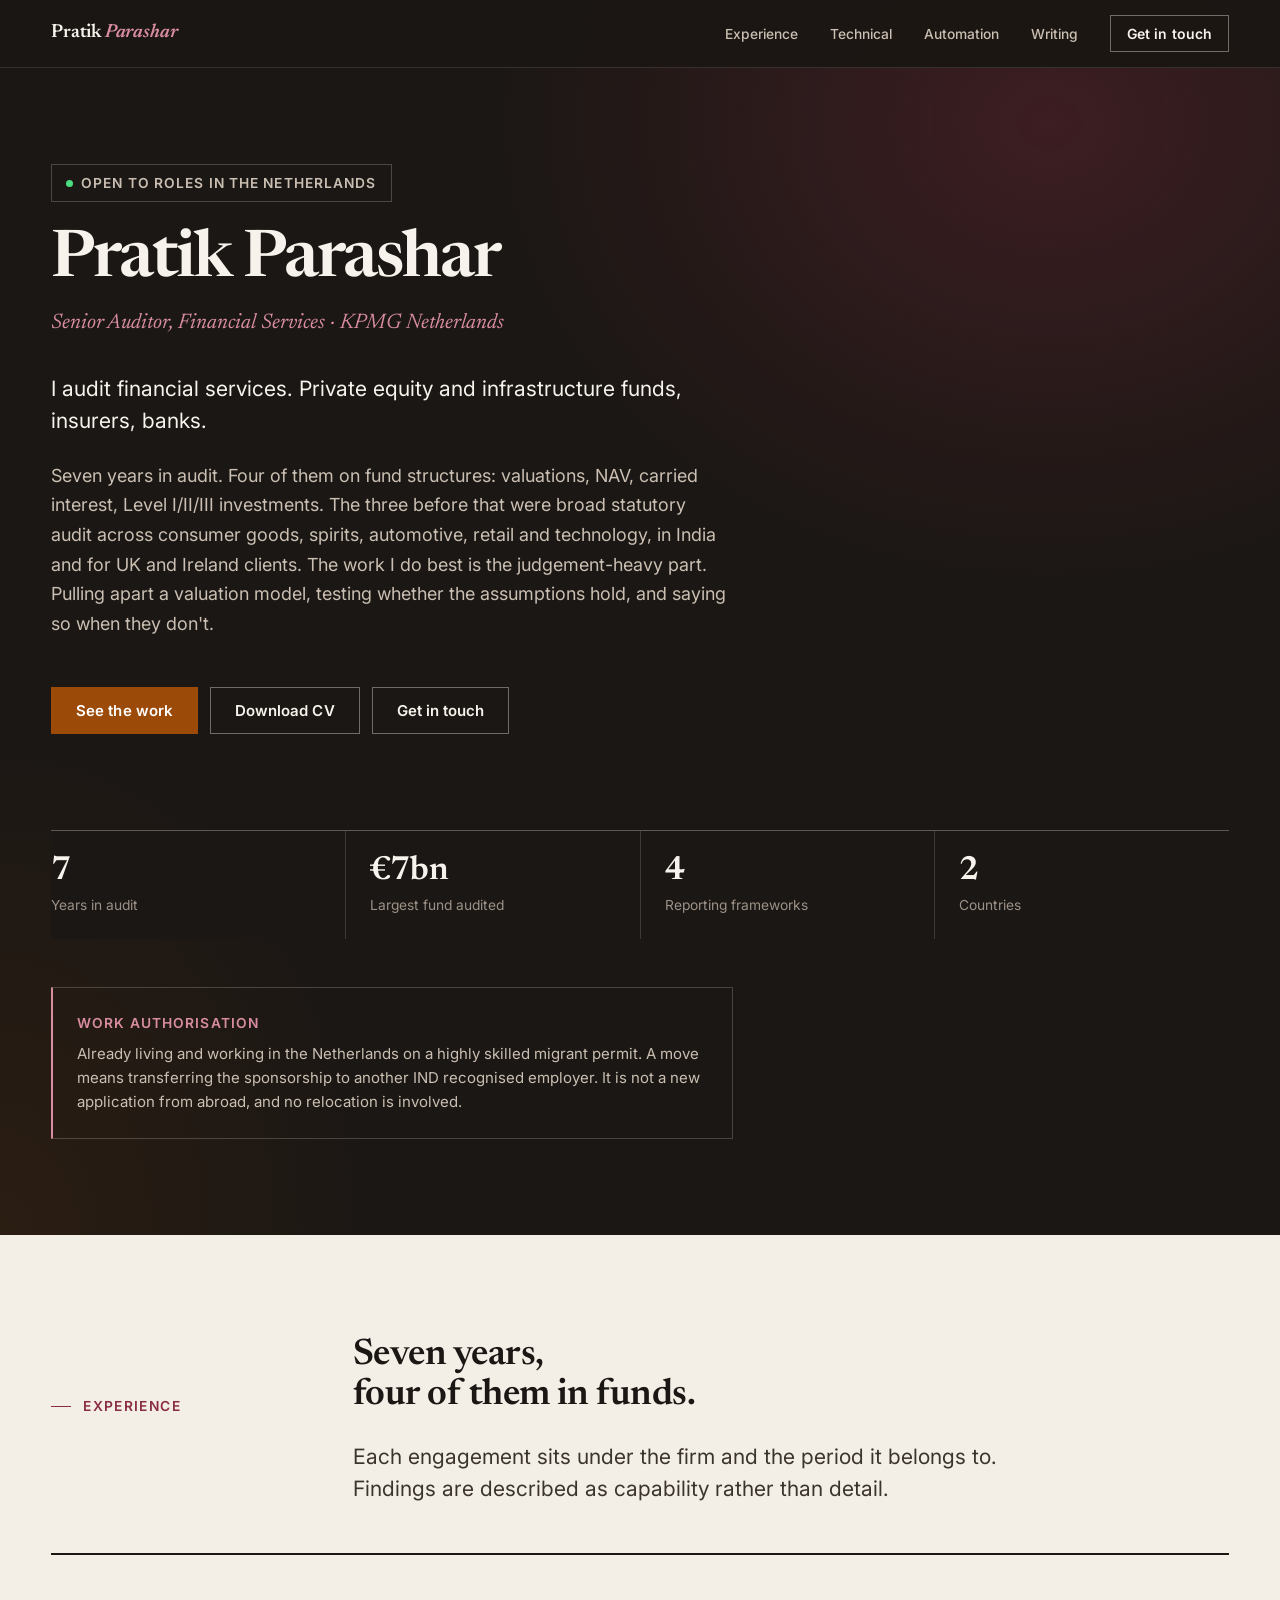
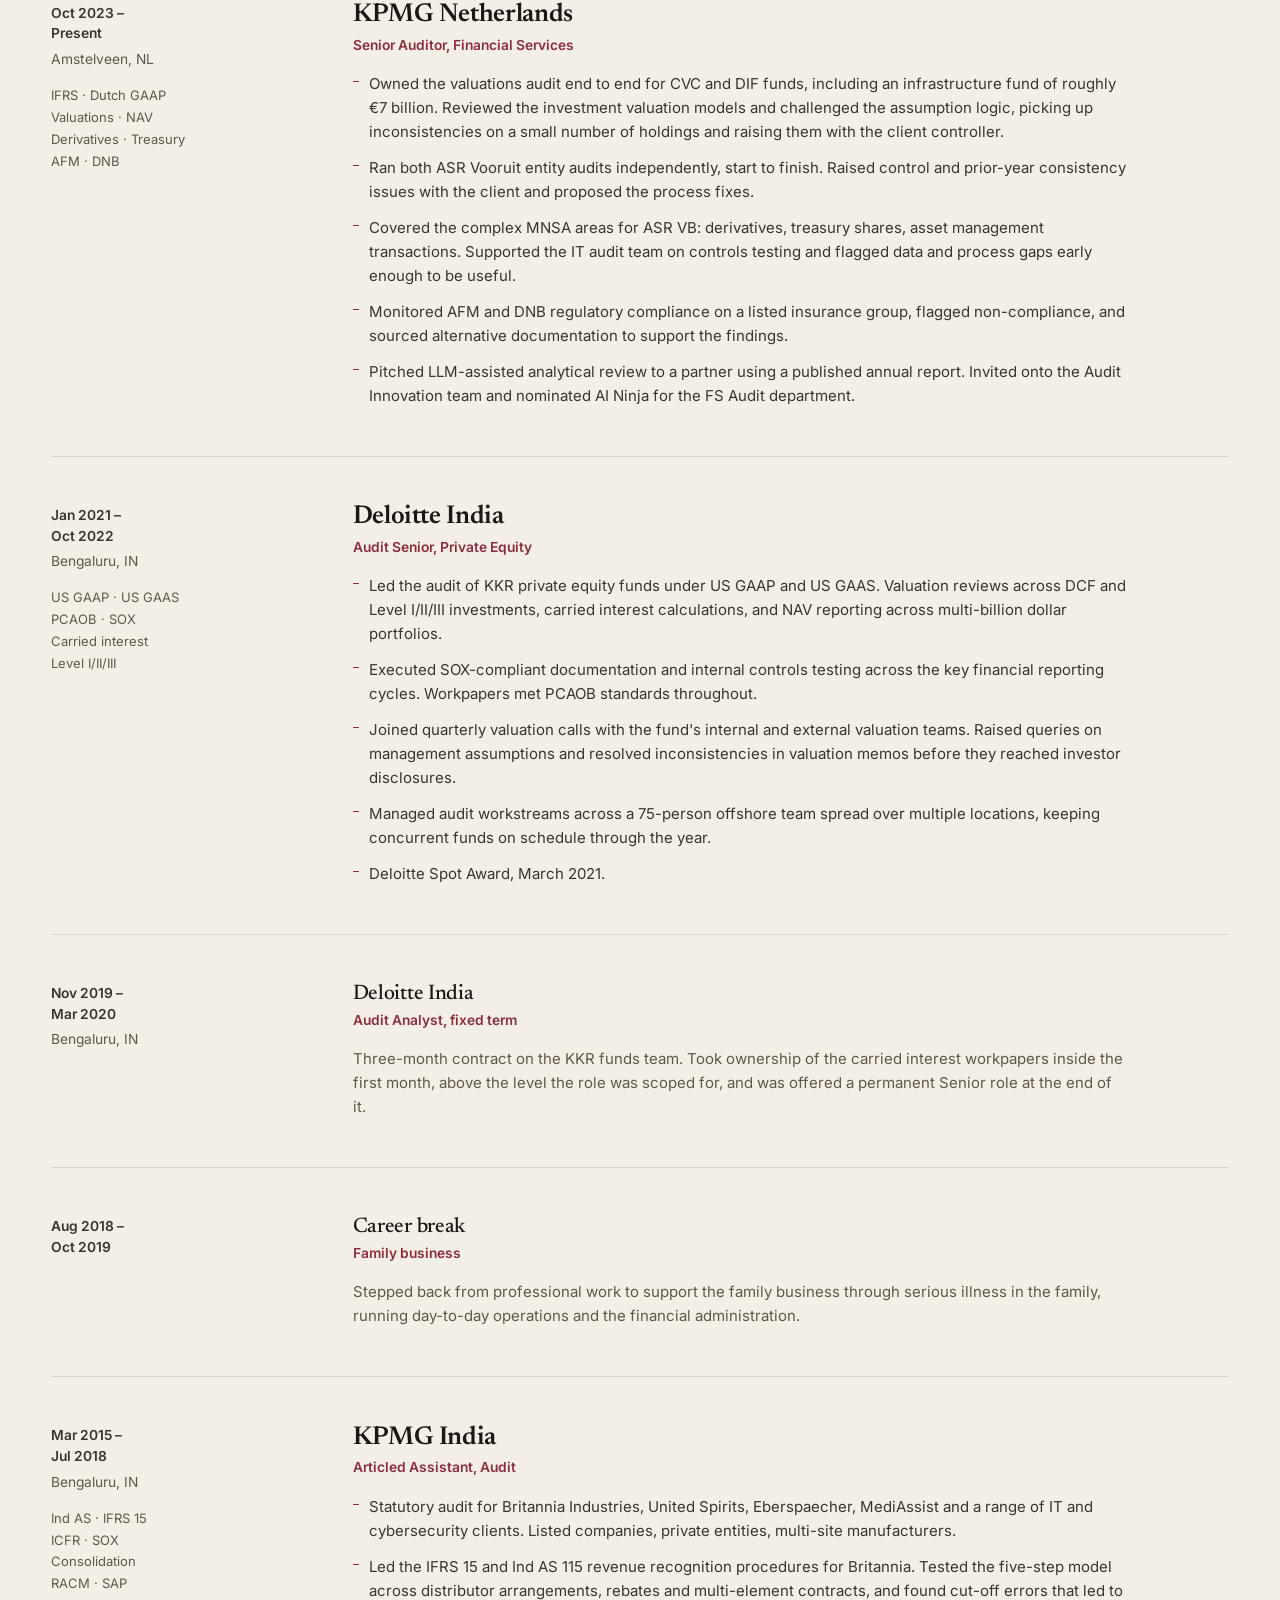
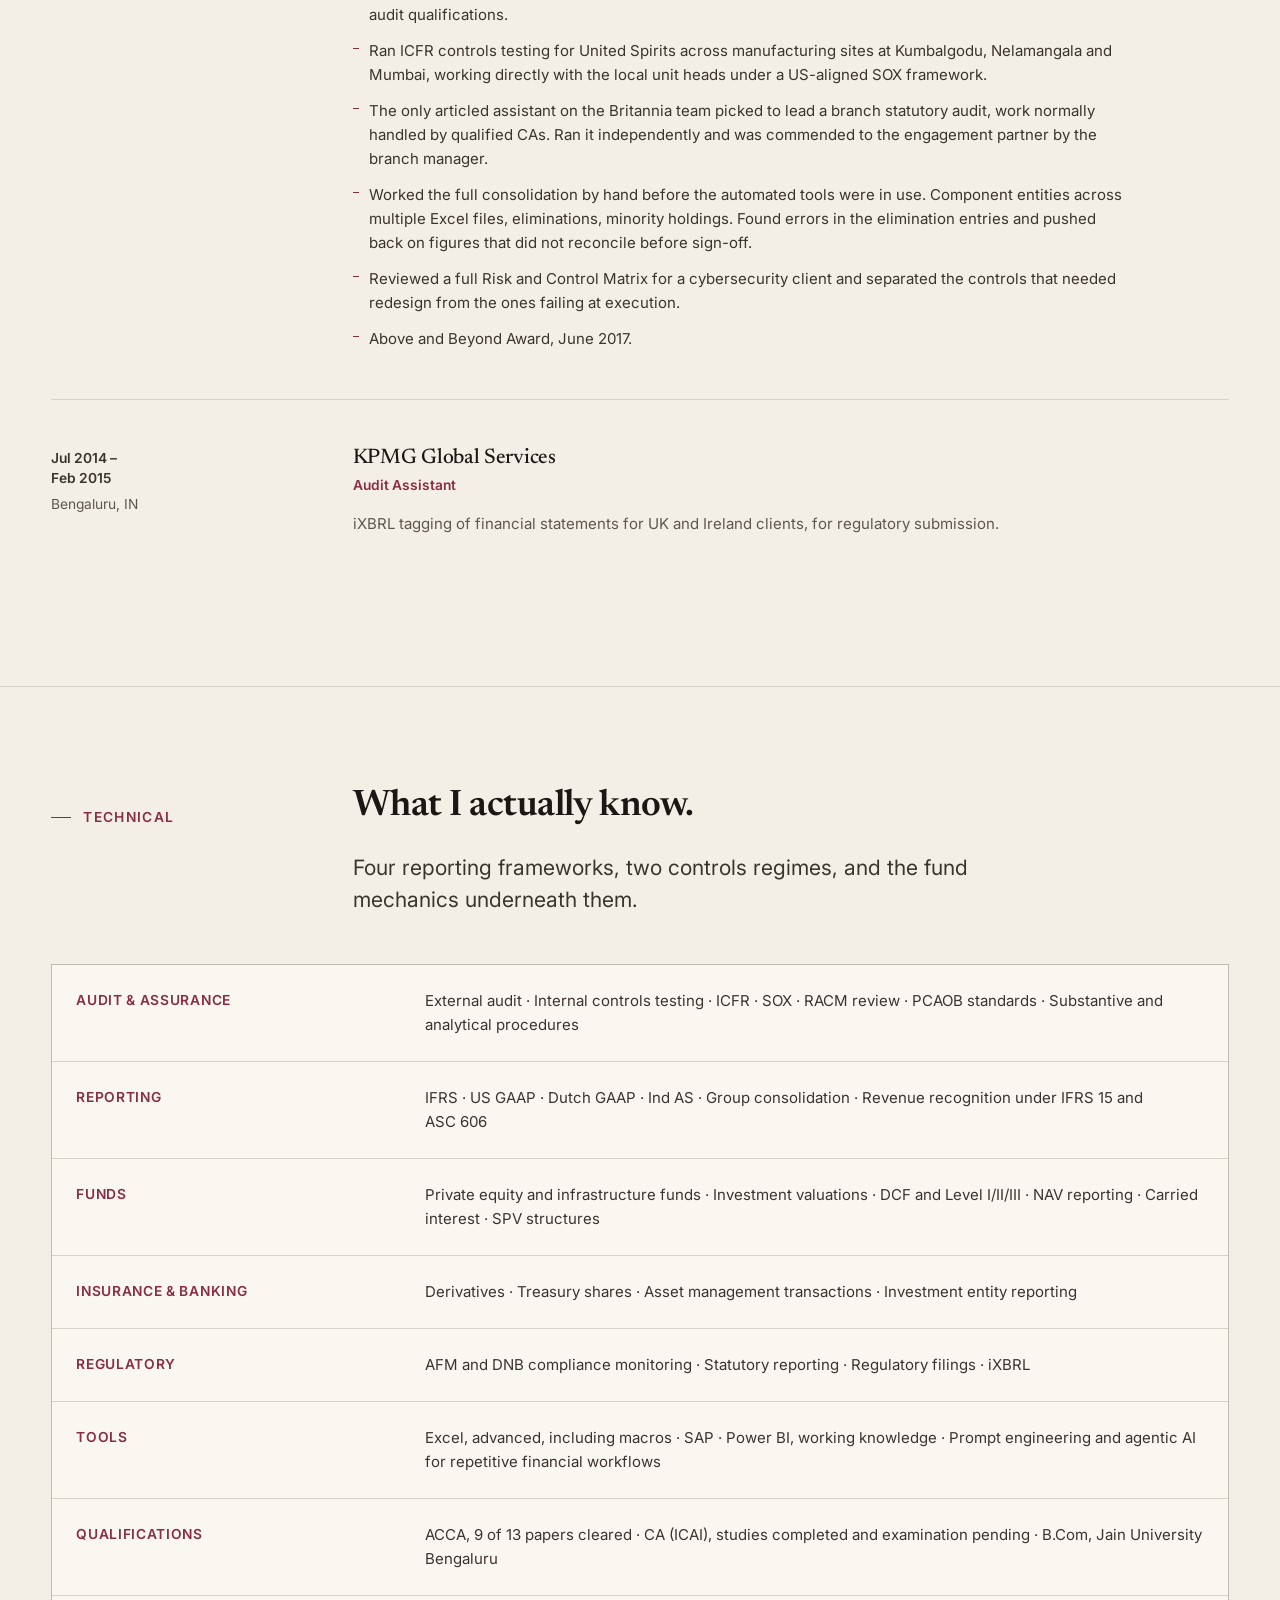
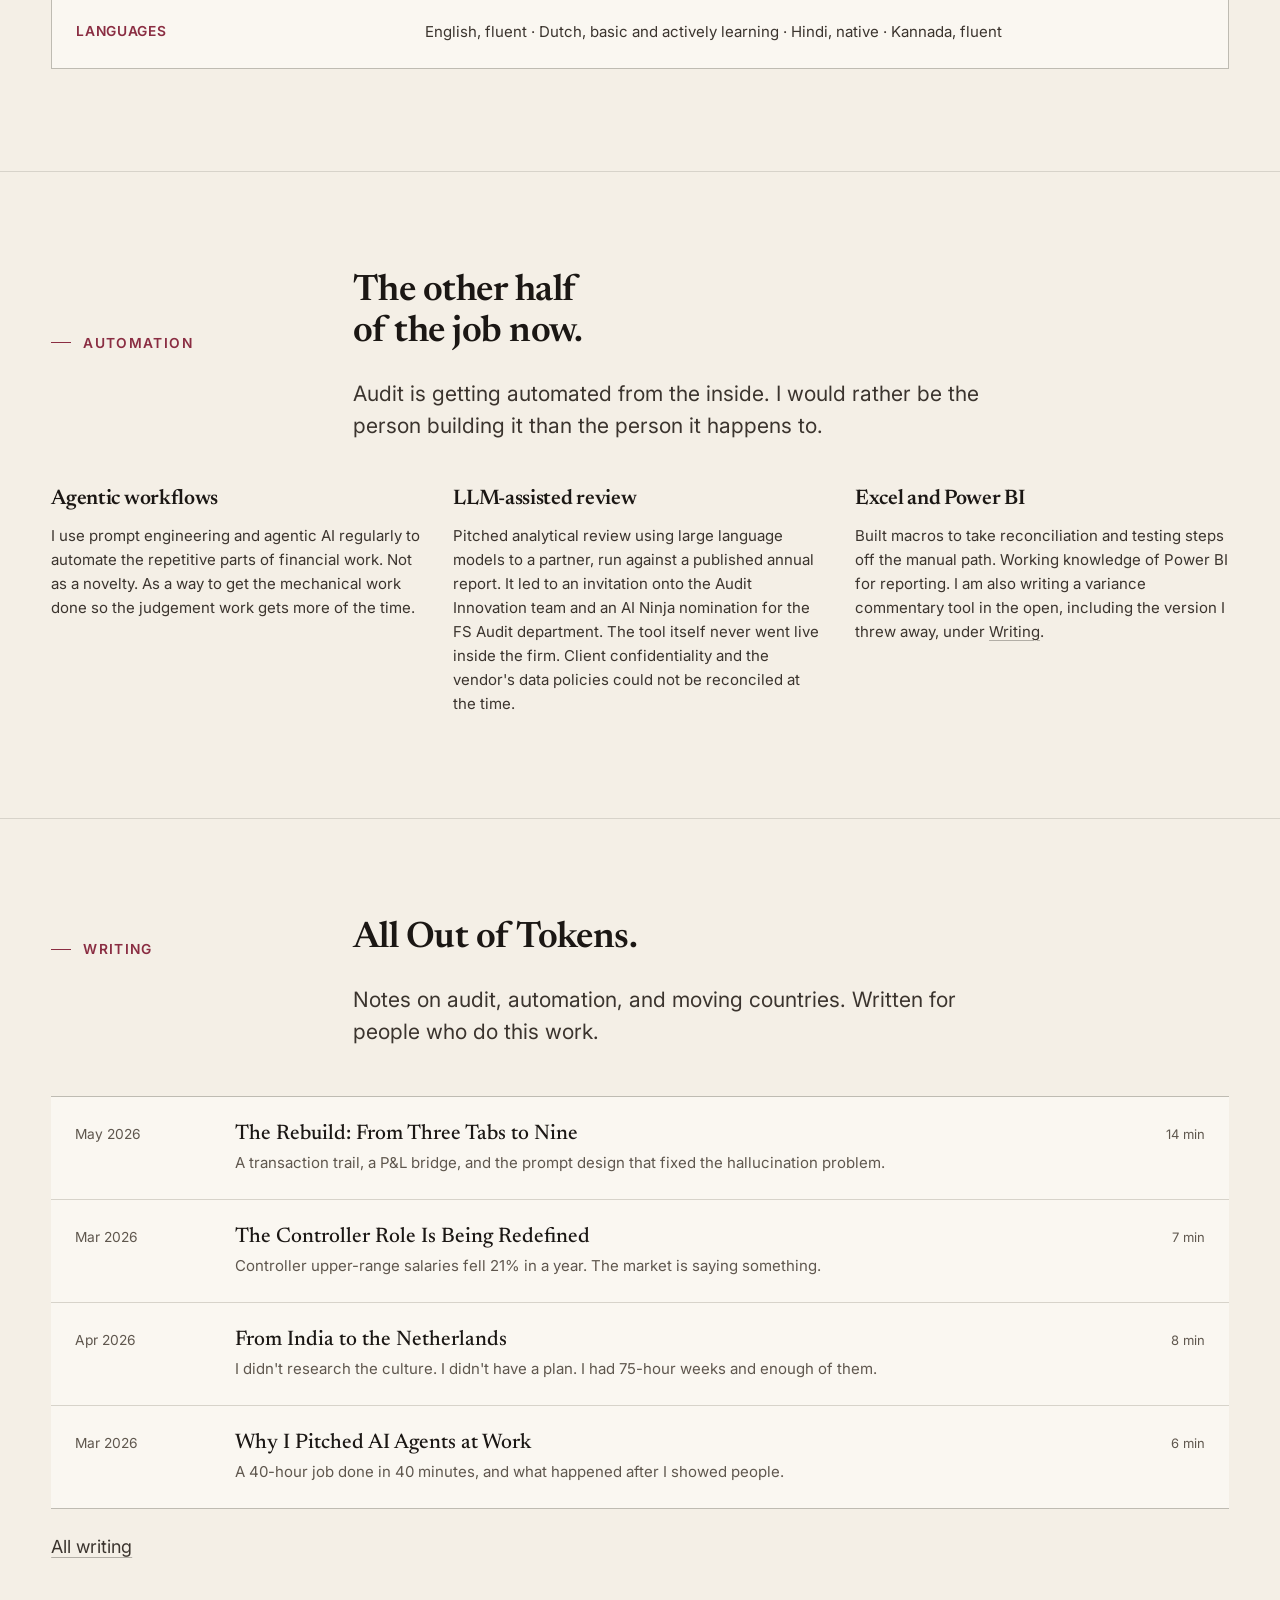
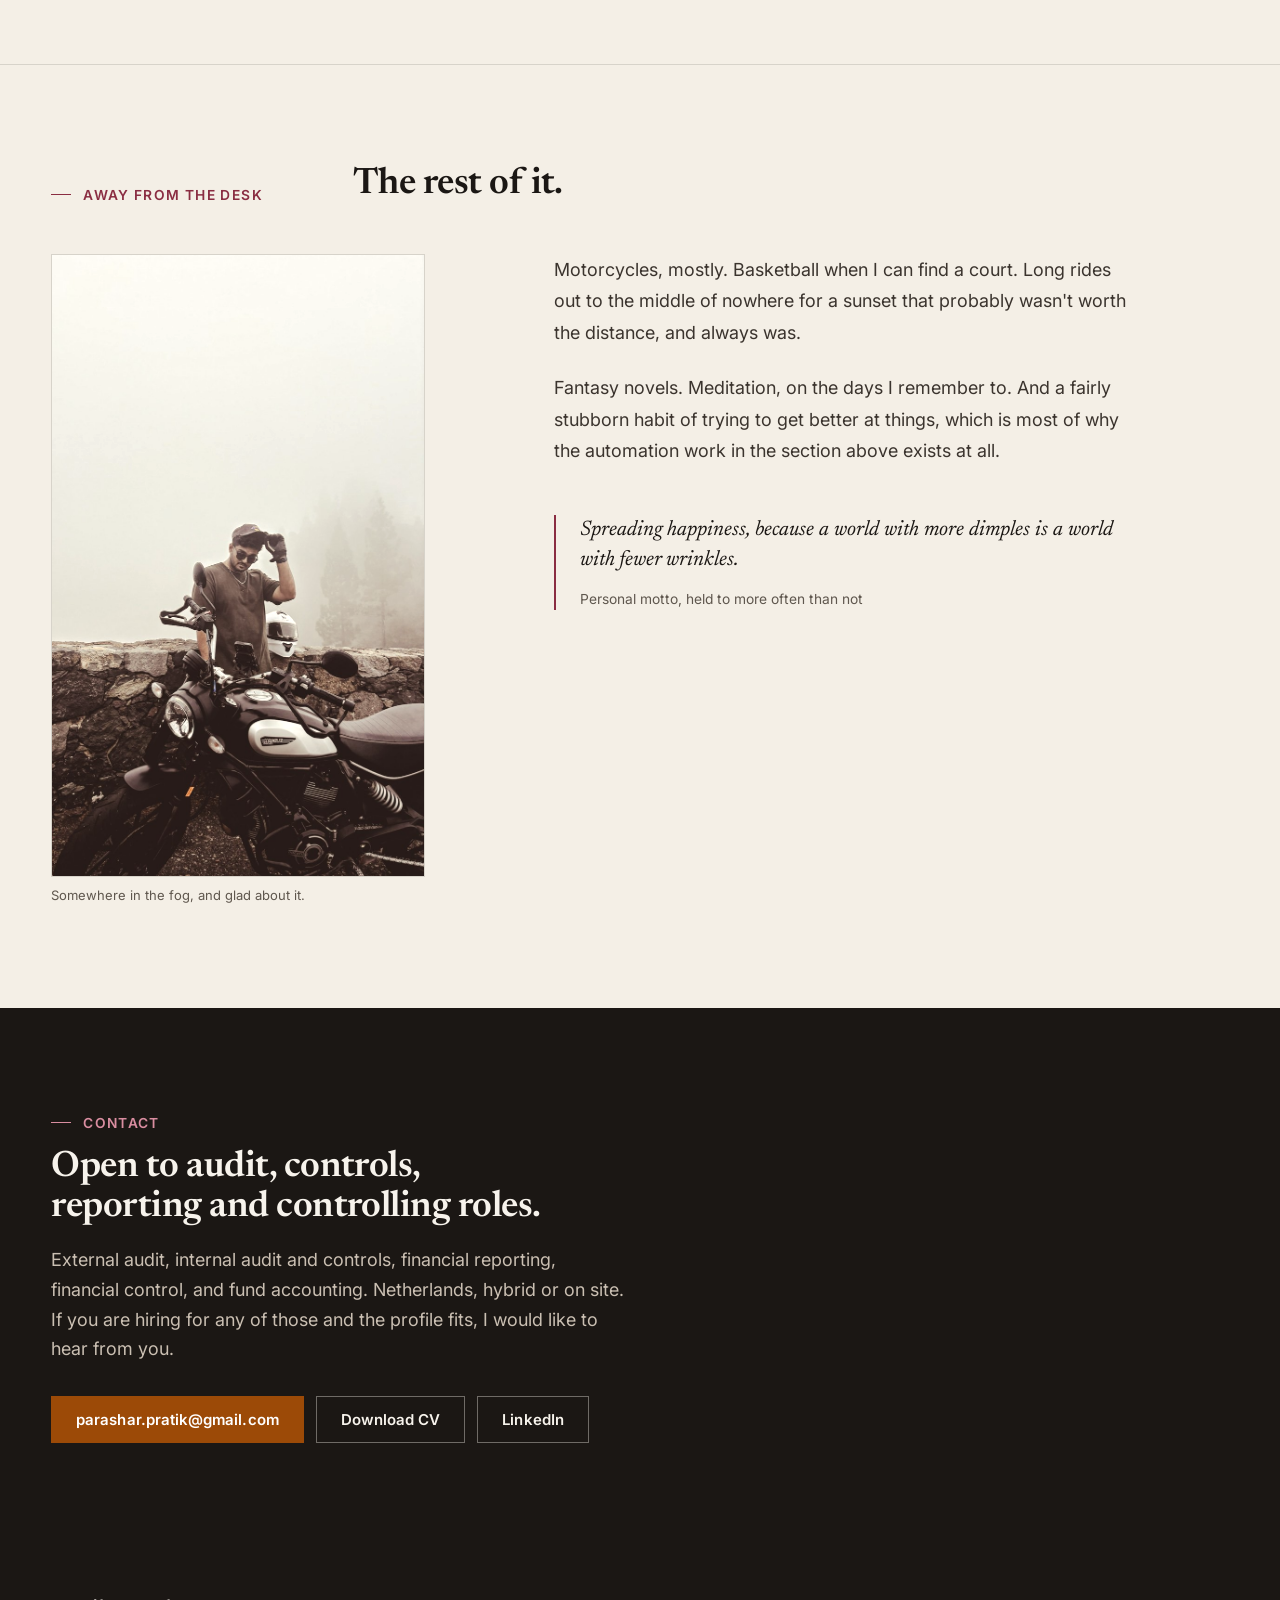
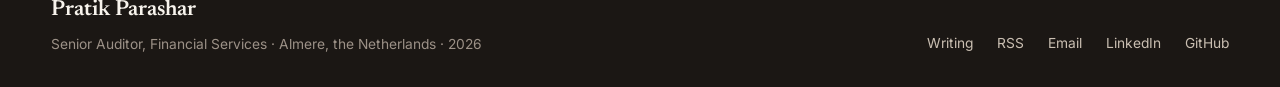
==== index.html @ 89adaf49 "Optimise images: 47.5 MB to 3.1 MB The social cards were the urgent part. Every variance OG image wa" ====
<!DOCTYPE html>
<html lang="en">
<head>
  <meta charset="UTF-8" />
  <meta name="viewport" content="width=device-width, initial-scale=1.0" />
  <title>Pratik Parashar — Senior Auditor, Financial Services</title>
  <meta name="description" content="Senior Auditor in KPMG Netherlands' Financial Services practice. Private equity and infrastructure funds, insurers and banks. IFRS, US GAAP, Dutch GAAP. Open to audit, controls, reporting and controlling roles in the Netherlands." />
  <link rel="canonical" href="https://alloutoftokens.com/" />
  <meta name="theme-color" content="#1b1714" />

  <meta property="og:site_name" content="Pratik Parashar" />
  <meta property="og:title" content="Pratik Parashar — Senior Auditor, Financial Services" />
  <meta property="og:description" content="Seven years in audit, four of them in funds and financial services. Private equity and infrastructure funds, insurers and banks. IFRS, US GAAP, Dutch GAAP. Based in the Netherlands." />
  <meta property="og:type" content="profile" />
  <meta property="og:url" content="https://alloutoftokens.com/" />
  <meta property="og:image" content="https://alloutoftokens.com/og-robot.jpg" />
  <meta property="og:image:width" content="1200" />
  <meta property="og:image:height" content="630" />
  <meta name="twitter:card" content="summary_large_image" />
  <meta name="twitter:title" content="Pratik Parashar — Senior Auditor, Financial Services" />
  <meta name="twitter:description" content="Seven years in audit, four of them in funds and financial services. Private equity and infrastructure funds, insurers and banks." />
  <meta name="twitter:image" content="https://alloutoftokens.com/og-robot.jpg" />

  <link rel="icon" href="favicon.svg" type="image/svg+xml" />
  <link rel="alternate" type="application/rss+xml" title="All Out of Tokens" href="feed.xml" />

  <link rel="preconnect" href="https://fonts.googleapis.com" />
  <link rel="preconnect" href="https://fonts.gstatic.com" crossorigin />
  <link href="https://fonts.googleapis.com/css2?family=Newsreader:ital,opsz,wght@0,6..72,400;0,6..72,500;0,6..72,600;1,6..72,400&family=Inter:wght@400;500;600&display=swap" rel="stylesheet" />
  <link rel="stylesheet" href="styles.css" />

  <style>
    /* ---------- Homepage-only composition. Everything else is styles.css ---------- */

    /* HERO — the one dark block that opens the page */
    .hero { background: var(--ink); color: var(--on-dark-1); padding-top: calc(var(--nav-h) + var(--s-9)); padding-bottom: var(--s-9); position: relative; overflow: hidden; }
    .hero::before {
      content: ''; position: absolute; inset: 0; pointer-events: none;
      background: radial-gradient(ellipse 70% 60% at 82% 10%, rgba(138,45,66,0.30) 0%, transparent 62%),
                  radial-gradient(ellipse 50% 70% at 0% 100%, rgba(156,74,7,0.12) 0%, transparent 58%);
    }
    .hero > * { position: relative; z-index: 1; }

    .hero-badge { grid-column: 1 / -1; display: inline-flex; align-items: center; gap: var(--s-2); width: fit-content; border: 1px solid rgba(247,243,236,0.22); padding: 7px 14px; margin-bottom: var(--s-6); }
    .hero-badge span:last-child { font-size: var(--t--1); font-weight: 600; letter-spacing: 0.08em; text-transform: uppercase; color: var(--on-dark-2); }
    .hero-dot { width: 7px; height: 7px; border-radius: 50%; background: #4ade80; }

    .hero-name { grid-column: 1 / 10; font-size: var(--t-4); line-height: 0.94; letter-spacing: -0.03em; color: var(--on-dark-1); margin-bottom: var(--s-4); }
    .hero-role { grid-column: 1 / 10; font-family: var(--ff-display); font-size: var(--t-1); font-style: italic; color: var(--accent-lift); margin-bottom: var(--s-6); }
    /* Both paragraphs share one span so they wrap to the same right edge.
       Three different measures was what read as "not aligned". */
    .hero-lede { grid-column: 1 / 8; font-size: var(--t-1); line-height: 1.5; color: var(--on-dark-1); margin-bottom: var(--s-5); }
    .hero-sub  { grid-column: 1 / 8; font-size: var(--t-0); line-height: 1.65; color: var(--on-dark-2); margin-bottom: var(--s-7); }
    .hero-actions { grid-column: 1 / -1; display: flex; gap: var(--s-3); flex-wrap: wrap; margin-bottom: var(--s-9); }

    /* Facts, not vibes. Every tile is an actual number. */
    .facts { grid-column: 1 / -1; display: grid; grid-template-columns: repeat(4, 1fr); gap: 1px; background: rgba(247,243,236,0.16); border-top: 1px solid rgba(247,243,236,0.16); }
    /* Left padding so figures breathe off the divider; first cell stays flush
       to the shell rail so the row still starts on the page's left edge. */
    .fact { background: var(--ink); padding: var(--s-5) var(--s-5) var(--s-5) var(--s-5); }
    .fact:first-child { padding-left: 0; }
    .fact-num { font-family: var(--ff-display); font-size: clamp(1.75rem, 2.6vw, 2.375rem); font-weight: 600; color: var(--on-dark-1); line-height: 1; margin-bottom: var(--s-2); }
    .fact-label { font-size: var(--t--1); color: var(--on-dark-3); line-height: 1.4; }

    /* Work authorisation — the single biggest de-risker for a Dutch employer */
    .authz { grid-column: 1 / -1; margin-top: var(--s-7); padding: var(--s-5); border: 1px solid rgba(247,243,236,0.20); border-left: 2px solid var(--accent-lift); max-width: 62ch; }
    .authz-label { font-size: var(--t--1); font-weight: 600; letter-spacing: 0.08em; text-transform: uppercase; color: var(--accent-lift); margin-bottom: var(--s-2); }
    .authz p { font-size: 0.9375rem; line-height: 1.6; color: var(--on-dark-2); }

    /* EXPERIENCE — meta rail carries dates and the standards sidenote */
    .role { padding-block: var(--s-7); border-top: 1px solid var(--rule-soft); row-gap: var(--s-4); }
    .role:first-of-type { border-top: 2px solid var(--ink-1); }
    .role-meta { grid-column: 1 / 4; }
    .role-body { grid-column: 4 / 12; }
    .role-date { font-size: var(--t--1); font-weight: 600; color: var(--ink-2); line-height: 1.5; }
    .role-place { font-size: var(--t--1); color: var(--ink-3); margin-top: var(--s-1); }
    .role-tags { margin-top: var(--s-4); display: flex; flex-direction: column; gap: 3px; }
    .role-tags span { font-size: 0.8125rem; color: var(--ink-3); line-height: 1.45; }
    .role-org { font-family: var(--ff-display); font-size: var(--t-2); font-weight: 600; line-height: 1.15; }
    .role-title { font-size: var(--t--1); font-weight: 600; color: var(--accent); margin-top: 3px; margin-bottom: var(--s-4); }
    .role-body ul { list-style: none; display: flex; flex-direction: column; gap: var(--s-3); }
    .role-body li { font-size: 0.9375rem; line-height: 1.6; color: var(--ink-2); padding-left: var(--s-4); position: relative; }
    .role-body li::before { content: ''; position: absolute; left: 0; top: 0.62em; width: 6px; height: 1px; background: var(--accent); }
    .role--quiet .role-org { font-size: var(--t-1); font-weight: 500; }
    .role--quiet .role-body p { font-size: 0.9375rem; color: var(--ink-3); line-height: 1.6; }
    @media (max-width: 900px) {
      .role-meta, .role-body { grid-column: 1 / -1; }
      .role-tags { flex-direction: row; flex-wrap: wrap; gap: var(--s-2); }
    }

    /* TECHNICAL — the depth he wants foregrounded */
    .tech { row-gap: 1px; background: var(--rule-soft); border: 1px solid var(--rule-soft); }
    .tech-row { grid-column: 1 / -1; display: grid; grid-template-columns: 1fr 2.4fr; gap: var(--s-5); background: var(--surface-2); padding: var(--s-5); }
    .tech-key { font-size: var(--t--1); font-weight: 600; letter-spacing: 0.05em; text-transform: uppercase; color: var(--accent); }
    .tech-val { font-size: 0.9375rem; line-height: 1.6; color: var(--ink-2); }
    @media (max-width: 700px) { .tech-row { grid-template-columns: 1fr; gap: var(--s-2); } }

    /* AUTOMATION — deliberately the smallest section on the page */
    .auto-grid { row-gap: var(--s-6); }
    .auto-item { grid-column: span 4; }
    .auto-item h3 { font-size: var(--t-1); margin-bottom: var(--s-3); }
    .auto-item p { font-size: 0.9375rem; line-height: 1.6; color: var(--ink-2); }
    @media (max-width: 900px) { .auto-item { grid-column: 1 / -1; } }

    /* WRITING — .posts / .post-row now live in styles.css (shared with writing.html) */
    .posts .post-row { grid-column: 1 / -1; }

    /* PERSONAL — placed late, after the technical proof has landed */
    .personal-photo { grid-column: 1 / 5; }
    .personal-photo img {
      width: 100%; border: 1px solid var(--rule-soft);
      /* nudged warm so the cool fog sits inside the cream palette */
      filter: sepia(0.16) saturate(0.94) contrast(1.03);
      transition: filter 0.4s ease;
    }
    .personal-photo img:hover { filter: none; }
    .personal-cap { font-size: 0.8125rem; color: var(--ink-3); margin-top: var(--s-2); }
    .personal-body { grid-column: 6 / 12; }
    .personal-body p { font-size: var(--t-0); line-height: 1.75; color: var(--ink-2); max-width: var(--measure); }
    .personal-body p + p { margin-top: var(--s-5); }
    .motto {
      margin-top: var(--s-7); padding-left: var(--s-5);
      border-left: 2px solid var(--accent);
    }
    .motto blockquote {
      font-family: var(--ff-display); font-size: var(--t-1);
      font-style: italic; line-height: 1.45; color: var(--ink-1);
    }
    .motto cite { display: block; margin-top: var(--s-3); font-family: var(--ff-sans); font-size: var(--t--1); font-style: normal; color: var(--ink-3); }
    @media (max-width: 900px) {
      .personal-photo { grid-column: 1 / -1; max-width: 360px; }
      .personal-body { grid-column: 1 / -1; margin-top: var(--s-6); }
    }

    /* CONTACT */
    .contact-h { grid-column: 1 / 9; font-size: var(--t-3); color: var(--on-dark-1); margin-bottom: var(--s-4); }
    .contact-p { grid-column: 1 / 7; font-size: var(--t-0); line-height: 1.65; color: var(--on-dark-2); margin-bottom: var(--s-6); }
    .contact-actions { grid-column: 1 / -1; display: flex; gap: var(--s-3); flex-wrap: wrap; }
    @media (max-width: 900px) { .contact-h, .contact-p { grid-column: 1 / -1; } }
  </style>

  <script type="application/ld+json">
  {
    "@context": "https://schema.org",
    "@type": "Person",
    "name": "Pratik Parashar",
    "url": "https://alloutoftokens.com/",
    "jobTitle": "Senior Auditor, Financial Services",
    "worksFor": { "@type": "Organization", "name": "KPMG Netherlands" },
    "address": { "@type": "PostalAddress", "addressLocality": "Almere", "addressCountry": "NL" },
    "email": "mailto:parashar.pratik@gmail.com",
    "sameAs": ["https://linkedin.com/in/pratikparashar93", "https://github.com/alloutofxps"],
    "knowsAbout": ["External Audit","Internal Controls","ICFR","SOX","IFRS","US GAAP","Dutch GAAP","Ind AS","Private Equity Fund Audit","NAV Reporting","Valuations","Financial Reporting"],
    "knowsLanguage": ["English","Dutch","Hindi","Kannada"]
  }
  </script>
</head>
<body>

  <a href="#main" class="skip-link">Skip to content</a>

  <nav class="site-nav on-ink" id="mainNav" aria-label="Primary">
    <div class="site-nav__inner">
      <a href="/" class="nav-logo">Pratik <em>Parashar</em></a>
      <ul class="nav-links">
        <li><a href="#experience">Experience</a></li>
        <li><a href="#technical">Technical</a></li>
        <li><a href="#automation">Automation</a></li>
        <li><a href="writing.html">Writing</a></li>
        <li><a href="#contact" class="btn btn--secondary btn--sm">Get in touch</a></li>
      </ul>
      <button class="nav-toggle" id="navToggle" aria-label="Open menu" aria-expanded="false" aria-controls="mobileMenu">
        <span></span><span></span><span></span>
      </button>
    </div>
  </nav>

  <div class="mobile-menu" id="mobileMenu" hidden>
    <button class="mobile-menu-close" id="menuClose" aria-label="Close menu">Close</button>
    <a href="#experience">Experience</a>
    <a href="#technical">Technical</a>
    <a href="#automation">Automation</a>
    <a href="writing.html">Writing</a>
    <a href="#contact">Get in touch</a>
  </div>

  <main id="main">

    <!-- HERO -->
    <header class="hero on-ink" id="hero">
      <div class="shell grid">
        <div class="hero-badge">
          <span class="hero-dot" aria-hidden="true"></span>
          <span>Open to roles in the Netherlands</span>
        </div>

        <h1 class="hero-name">Pratik Parashar</h1>
        <p class="hero-role">Senior Auditor, Financial Services &middot; KPMG Netherlands</p>

        <p class="hero-lede">I audit financial services. Private equity and infrastructure funds, insurers, banks.</p>
        <p class="hero-sub">Seven years in audit. Four of them on fund structures: valuations, NAV, carried interest, Level&nbsp;I/II/III investments. The three before that were broad statutory audit across consumer goods, spirits, automotive, retail and technology, in India and for UK and Ireland clients. The work I do best is the judgement-heavy part. Pulling apart a valuation model, testing whether the assumptions hold, and saying so when they don't.</p>

        <div class="hero-actions">
          <a href="#experience" class="btn btn--primary">See the work</a>
          <a href="Pratik_Parashar_CV.pdf" class="btn btn--on-ink" download>Download CV</a>
          <a href="#contact" class="btn btn--on-ink">Get in touch</a>
        </div>

        <div class="facts">
          <div class="fact"><div class="fact-num">7</div><div class="fact-label">Years in audit</div></div>
          <div class="fact"><div class="fact-num">&euro;7bn</div><div class="fact-label">Largest fund audited</div></div>
          <div class="fact"><div class="fact-num">4</div><div class="fact-label">Reporting frameworks</div></div>
          <div class="fact"><div class="fact-num">2</div><div class="fact-label">Countries</div></div>
        </div>

        <div class="authz">
          <div class="authz-label">Work authorisation</div>
          <p>Already living and working in the Netherlands on a highly skilled migrant permit. A move means transferring the sponsorship to another IND recognised employer. It is not a new application from abroad, and no relocation is involved.</p>
        </div>
      </div>
    </header>

    <!-- EXPERIENCE -->
    <section class="section" id="experience">
      <div class="shell">
        <div class="grid section-head">
          <p class="eyebrow">Experience</p>
          <h2 class="section-title">Seven years,<br>four of them in funds.</h2>
          <p class="lede reveal">Each engagement sits under the firm and the period it belongs to. Findings are described as capability rather than detail.</p>
        </div>

        <article class="grid role reveal">
          <div class="role-meta">
            <div class="role-date">Oct 2023 &ndash;<br>Present</div>
            <div class="role-place">Amstelveen, NL</div>
            <div class="role-tags">
              <span>IFRS &middot; Dutch GAAP</span>
              <span>Valuations &middot; NAV</span>
              <span>Derivatives &middot; Treasury</span>
              <span>AFM &middot; DNB</span>
            </div>
          </div>
          <div class="role-body">
            <h3 class="role-org">KPMG Netherlands</h3>
            <div class="role-title">Senior Auditor, Financial Services</div>
            <ul>
              <li>Owned the valuations audit end to end for CVC and DIF funds, including an infrastructure fund of roughly &euro;7&nbsp;billion. Reviewed the investment valuation models and challenged the assumption logic, picking up inconsistencies on a small number of holdings and raising them with the client controller.</li>
              <li>Ran both ASR Vooruit entity audits independently, start to finish. Raised control and prior-year consistency issues with the client and proposed the process fixes.</li>
              <li>Covered the complex MNSA areas for ASR VB: derivatives, treasury shares, asset management transactions. Supported the IT audit team on controls testing and flagged data and process gaps early enough to be useful.</li>
              <li>Monitored AFM and DNB regulatory compliance on a listed insurance group, flagged non-compliance, and sourced alternative documentation to support the findings.</li>
              <li>Pitched LLM-assisted analytical review to a partner using a published annual report. Invited onto the Audit Innovation team and nominated AI&nbsp;Ninja for the FS Audit department.</li>
            </ul>
          </div>
        </article>

        <article class="grid role reveal">
          <div class="role-meta">
            <div class="role-date">Jan 2021 &ndash;<br>Oct 2022</div>
            <div class="role-place">Bengaluru, IN</div>
            <div class="role-tags">
              <span>US GAAP &middot; US GAAS</span>
              <span>PCAOB &middot; SOX</span>
              <span>Carried interest</span>
              <span>Level I/II/III</span>
            </div>
          </div>
          <div class="role-body">
            <h3 class="role-org">Deloitte India</h3>
            <div class="role-title">Audit Senior, Private Equity</div>
            <ul>
              <li>Led the audit of KKR private equity funds under US GAAP and US GAAS. Valuation reviews across DCF and Level&nbsp;I/II/III investments, carried interest calculations, and NAV reporting across multi-billion dollar portfolios.</li>
              <li>Executed SOX-compliant documentation and internal controls testing across the key financial reporting cycles. Workpapers met PCAOB standards throughout.</li>
              <li>Joined quarterly valuation calls with the fund's internal and external valuation teams. Raised queries on management assumptions and resolved inconsistencies in valuation memos before they reached investor disclosures.</li>
              <li>Managed audit workstreams across a 75-person offshore team spread over multiple locations, keeping concurrent funds on schedule through the year.</li>
              <li>Deloitte Spot Award, March 2021.</li>
            </ul>
          </div>
        </article>

        <article class="grid role role--quiet reveal">
          <div class="role-meta">
            <div class="role-date">Nov 2019 &ndash;<br>Mar 2020</div>
            <div class="role-place">Bengaluru, IN</div>
          </div>
          <div class="role-body">
            <h3 class="role-org">Deloitte India</h3>
            <div class="role-title">Audit Analyst, fixed term</div>
            <p>Three-month contract on the KKR funds team. Took ownership of the carried interest workpapers inside the first month, above the level the role was scoped for, and was offered a permanent Senior role at the end of it.</p>
          </div>
        </article>

        <article class="grid role role--quiet reveal">
          <div class="role-meta">
            <div class="role-date">Aug 2018 &ndash;<br>Oct 2019</div>
          </div>
          <div class="role-body">
            <h3 class="role-org">Career break</h3>
            <div class="role-title">Family business</div>
            <p>Stepped back from professional work to support the family business through serious illness in the family, running day-to-day operations and the financial administration.</p>
          </div>
        </article>

        <article class="grid role reveal">
          <div class="role-meta">
            <div class="role-date">Mar 2015 &ndash;<br>Jul 2018</div>
            <div class="role-place">Bengaluru, IN</div>
            <div class="role-tags">
              <span>Ind AS &middot; IFRS 15</span>
              <span>ICFR &middot; SOX</span>
              <span>Consolidation</span>
              <span>RACM &middot; SAP</span>
            </div>
          </div>
          <div class="role-body">
            <h3 class="role-org">KPMG India</h3>
            <div class="role-title">Articled Assistant, Audit</div>
            <ul>
              <li>Statutory audit for Britannia Industries, United Spirits, Eberspaecher, MediAssist and a range of IT and cybersecurity clients. Listed companies, private entities, multi-site manufacturers.</li>
              <li>Led the IFRS&nbsp;15 and Ind&nbsp;AS&nbsp;115 revenue recognition procedures for Britannia. Tested the five-step model across distributor arrangements, rebates and multi-element contracts, and found cut-off errors that led to audit qualifications.</li>
              <li>Ran ICFR controls testing for United Spirits across manufacturing sites at Kumbalgodu, Nelamangala and Mumbai, working directly with the local unit heads under a US-aligned SOX framework.</li>
              <li>The only articled assistant on the Britannia team picked to lead a branch statutory audit, work normally handled by qualified CAs. Ran it independently and was commended to the engagement partner by the branch manager.</li>
              <li>Worked the full consolidation by hand before the automated tools were in use. Component entities across multiple Excel files, eliminations, minority holdings. Found errors in the elimination entries and pushed back on figures that did not reconcile before sign-off.</li>
              <li>Reviewed a full Risk and Control Matrix for a cybersecurity client and separated the controls that needed redesign from the ones failing at execution.</li>
              <li>Above and Beyond Award, June 2017.</li>
            </ul>
          </div>
        </article>

        <article class="grid role role--quiet reveal">
          <div class="role-meta">
            <div class="role-date">Jul 2014 &ndash;<br>Feb 2015</div>
            <div class="role-place">Bengaluru, IN</div>
          </div>
          <div class="role-body">
            <h3 class="role-org">KPMG Global Services</h3>
            <div class="role-title">Audit Assistant</div>
            <p>iXBRL tagging of financial statements for UK and Ireland clients, for regulatory submission.</p>
          </div>
        </article>
      </div>
    </section>

    <!-- TECHNICAL -->
    <section class="section" id="technical">
      <div class="shell">
        <div class="grid section-head">
          <p class="eyebrow">Technical</p>
          <h2 class="section-title">What I actually know.</h2>
          <p class="lede reveal">Four reporting frameworks, two controls regimes, and the fund mechanics underneath them.</p>
        </div>
        <div class="grid tech reveal">
          <div class="tech-row"><div class="tech-key">Audit &amp; assurance</div><div class="tech-val">External audit &middot; Internal controls testing &middot; ICFR &middot; SOX &middot; RACM review &middot; PCAOB standards &middot; Substantive and analytical procedures</div></div>
          <div class="tech-row"><div class="tech-key">Reporting</div><div class="tech-val">IFRS &middot; US GAAP &middot; Dutch GAAP &middot; Ind AS &middot; Group consolidation &middot; Revenue recognition under IFRS&nbsp;15 and ASC&nbsp;606</div></div>
          <div class="tech-row"><div class="tech-key">Funds</div><div class="tech-val">Private equity and infrastructure funds &middot; Investment valuations &middot; DCF and Level&nbsp;I/II/III &middot; NAV reporting &middot; Carried interest &middot; SPV structures</div></div>
          <div class="tech-row"><div class="tech-key">Insurance &amp; banking</div><div class="tech-val">Derivatives &middot; Treasury shares &middot; Asset management transactions &middot; Investment entity reporting</div></div>
          <div class="tech-row"><div class="tech-key">Regulatory</div><div class="tech-val">AFM and DNB compliance monitoring &middot; Statutory reporting &middot; Regulatory filings &middot; iXBRL</div></div>
          <div class="tech-row"><div class="tech-key">Tools</div><div class="tech-val">Excel, advanced, including macros &middot; SAP &middot; Power BI, working knowledge &middot; Prompt engineering and agentic AI for repetitive financial workflows</div></div>
          <div class="tech-row"><div class="tech-key">Qualifications</div><div class="tech-val">ACCA, 9 of 13 papers cleared &middot; CA (ICAI), studies completed and examination pending &middot; B.Com, Jain University Bengaluru</div></div>
          <div class="tech-row"><div class="tech-key">Languages</div><div class="tech-val">English, fluent &middot; Dutch, basic and actively learning &middot; Hindi, native &middot; Kannada, fluent</div></div>
        </div>
      </div>
    </section>

    <!-- AUTOMATION -->
    <section class="section" id="automation">
      <div class="shell">
        <div class="grid section-head">
          <p class="eyebrow">Automation</p>
          <h2 class="section-title">The other half<br>of the job now.</h2>
          <p class="lede reveal">Audit is getting automated from the inside. I would rather be the person building it than the person it happens to.</p>
        </div>
        <div class="grid auto-grid reveal">
          <div class="auto-item">
            <h3>Agentic workflows</h3>
            <p>I use prompt engineering and agentic AI regularly to automate the repetitive parts of financial work. Not as a novelty. As a way to get the mechanical work done so the judgement work gets more of the time.</p>
          </div>
          <div class="auto-item">
            <h3>LLM-assisted review</h3>
            <p>Pitched analytical review using large language models to a partner, run against a published annual report. It led to an invitation onto the Audit Innovation team and an AI&nbsp;Ninja nomination for the FS Audit department. The tool itself never went live inside the firm. Client confidentiality and the vendor's data policies could not be reconciled at the time.</p>
          </div>
          <div class="auto-item">
            <h3>Excel and Power BI</h3>
            <p>Built macros to take reconciliation and testing steps off the manual path. Working knowledge of Power BI for reporting. I am also writing a variance commentary tool in the open, including the version I threw away, under <a href="writing.html" class="link-quiet">Writing</a>.</p>
          </div>
        </div>
      </div>
    </section>

    <!-- WRITING -->
    <section class="section" id="writing">
      <div class="shell">
        <div class="grid section-head">
          <p class="eyebrow">Writing</p>
          <h2 class="section-title">All Out of Tokens.</h2>
          <p class="lede reveal">Notes on audit, automation, and moving countries. Written for people who do this work.</p>
        </div>
        <div class="grid posts reveal">
          <a class="post-row" href="blog-variance-4.html">
            <span class="post-date">May 2026</span>
            <span><span class="post-title">The Rebuild: From Three Tabs to Nine</span><span class="post-note">A transaction trail, a P&amp;L bridge, and the prompt design that fixed the hallucination problem.</span></span>
            <span class="post-read">14 min</span>
          </a>
          <a class="post-row" href="blog-controller.html">
            <span class="post-date">Mar 2026</span>
            <span><span class="post-title">The Controller Role Is Being Redefined</span><span class="post-note">Controller upper-range salaries fell 21% in a year. The market is saying something.</span></span>
            <span class="post-read">7 min</span>
          </a>
          <a class="post-row" href="blog-india-nl.html">
            <span class="post-date">Apr 2026</span>
            <span><span class="post-title">From India to the Netherlands</span><span class="post-note">I didn't research the culture. I didn't have a plan. I had 75-hour weeks and enough of them.</span></span>
            <span class="post-read">8 min</span>
          </a>
          <a class="post-row" href="blog-ai-agents.html">
            <span class="post-date">Mar 2026</span>
            <span><span class="post-title">Why I Pitched AI Agents at Work</span><span class="post-note">A 40-hour job done in 40 minutes, and what happened after I showed people.</span></span>
            <span class="post-read">6 min</span>
          </a>
        </div>
        <p style="margin-top: var(--s-5);"><a href="writing.html" class="link-quiet">All writing</a></p>
      </div>
    </section>

    <!-- PERSONAL -->
    <section class="section" id="personal">
      <div class="shell">
        <div class="grid section-head">
          <p class="eyebrow">Away from the desk</p>
          <h2 class="section-title">The rest of it.</h2>
        </div>
        <div class="grid reveal">
          <figure class="personal-photo">
            <img src="pratik-riding.jpg" alt="Pratik Parashar standing beside a Ducati Scrambler on a fog-covered mountain road" width="800" height="1337" loading="eager" decoding="async" />
            <figcaption class="personal-cap">Somewhere in the fog, and glad about it.</figcaption>
          </figure>
          <div class="personal-body">
            <p>Motorcycles, mostly. Basketball when I can find a court. Long rides out to the middle of nowhere for a sunset that probably wasn't worth the distance, and always was.</p>
            <p>Fantasy novels. Meditation, on the days I remember to. And a fairly stubborn habit of trying to get better at things, which is most of why the automation work in the section above exists at all.</p>
            <div class="motto">
              <blockquote>Spreading happiness, because a world with more dimples is a world with fewer wrinkles.</blockquote>
              <cite>Personal motto, held to more often than not</cite>
            </div>
          </div>
        </div>
      </div>
    </section>

    <!-- CONTACT -->
    <section class="section section--ink on-ink" id="contact">
      <div class="shell grid">
        <p class="eyebrow" style="grid-column: 1 / -1; margin-bottom: var(--s-4);">Contact</p>
        <h2 class="contact-h">Open to audit, controls,<br>reporting and controlling roles.</h2>
        <p class="contact-p">External audit, internal audit and controls, financial reporting, financial control, and fund accounting. Netherlands, hybrid or on site. If you are hiring for any of those and the profile fits, I would like to hear from you.</p>
        <div class="contact-actions">
          <a href="mailto:parashar.pratik@gmail.com" class="btn btn--primary">parashar.pratik@gmail.com</a>
          <a href="Pratik_Parashar_CV.pdf" class="btn btn--on-ink" download>Download CV</a>
          <a href="https://linkedin.com/in/pratikparashar93" target="_blank" rel="noopener noreferrer" class="btn btn--on-ink">LinkedIn</a>
        </div>
      </div>
    </section>

  </main>

  <footer class="site-footer">
    <div class="site-footer__inner">
      <div>
        <div class="f-name">Pratik Parashar</div>
        <div class="f-meta">Senior Auditor, Financial Services &middot; Almere, the Netherlands &middot; <span id="year">2026</span></div>
      </div>
      <div class="f-links">
        <a href="writing.html">Writing</a>
        <a href="feed.xml">RSS</a>
        <a href="mailto:parashar.pratik@gmail.com">Email</a>
        <a href="https://linkedin.com/in/pratikparashar93" target="_blank" rel="noopener noreferrer">LinkedIn</a>
        <a href="https://github.com/alloutofxps" target="_blank" rel="noopener noreferrer">GitHub</a>
      </div>
    </div>
  </footer>

  <script>
    document.documentElement.classList.add('js');
    document.getElementById('year').textContent = new Date().getFullYear();

    (function () {
      var nav = document.getElementById('mainNav');
      var dark = ['hero', 'contact'];
      function update() {
        var overDark = dark.some(function (id) {
          var el = document.getElementById(id);
          if (!el) return false;
          var r = el.getBoundingClientRect();
          return r.top <= 70 && r.bottom >= 0;
        });
        nav.classList.toggle('on-ink', overDark);
        nav.classList.toggle('scrolled', !overDark && window.scrollY > 8);
      }
      window.addEventListener('scroll', update, { passive: true });
      window.addEventListener('resize', update, { passive: true });
      update();
    })();

    (function () {
      var toggle = document.getElementById('navToggle');
      var menu = document.getElementById('mobileMenu');
      var close = document.getElementById('menuClose');
      function open() {
        menu.hidden = false; menu.classList.add('open');
        toggle.setAttribute('aria-expanded', 'true');
        document.body.style.overflow = 'hidden'; close.focus();
      }
      function shut() {
        menu.classList.remove('open'); menu.hidden = true;
        toggle.setAttribute('aria-expanded', 'false');
        document.body.style.overflow = ''; toggle.focus();
      }
      toggle.addEventListener('click', open);
      close.addEventListener('click', shut);
      Array.prototype.forEach.call(menu.querySelectorAll('a'), function (a) { a.addEventListener('click', shut); });
      document.addEventListener('keydown', function (e) {
        if (e.key === 'Escape' && menu.classList.contains('open')) shut();
      });
    })();

    (function () {
      var els = document.querySelectorAll('.reveal');
      if (!('IntersectionObserver' in window)) {
        Array.prototype.forEach.call(els, function (el) { el.classList.add('visible'); });
        return;
      }
      var obs = new IntersectionObserver(function (entries) {
        entries.forEach(function (e) {
          if (e.isIntersecting) { e.target.classList.add('visible'); obs.unobserve(e.target); }
        });
      }, { threshold: 0.06, rootMargin: '0px 0px -40px 0px' });
      Array.prototype.forEach.call(els, function (el) { obs.observe(el); });
    })();
  </script>
</body>
</html>
---- styles.css ----
/* ==========================================================================
   All Out of Tokens — design system v2
   Audit-first. One grid, one type scale, one spacing scale, one button.

   Fixes carried in from the v1 forensic audit:
   - .btn inherited body line-height 1.7 and rendered 55.5px, not 48px
   - .nav-cta lost its padding to .nav-links a on specificity
   - .post-nav was captured by the blog pages' bare `nav` rule
   - 8 competing column definitions; 13 interior x-positions, ~2 recurring
   - 1fr/1.7fr + align-items:start left 560px of dead column in .about
   ========================================================================== */

/* --------------------------------------------------------------------------
   1. Tokens
   -------------------------------------------------------------------------- */
:root {
  /* --- Surfaces. One continuous base; differentiate by what sits on it. --- */
  --paper:      #f4efe6;
  --surface-0:  #ece5d9;   /* recessed: quotes, notes, code */
  --surface-1:  #f4efe6;   /* page base */
  --surface-2:  #faf7f1;   /* raised: cards */
  --surface-3:  #fffdfa;   /* top: featured */
  --ink:        #1b1714;

  /* --- Ink. Solid values only. Alpha text is what read as "gloomy". --- */
  --ink-1:      #1b1714;
  --ink-2:      #3b342e;
  --ink-3:      #5f574e;
  --ink-4:      #7d746a;   /* decorative only, never body copy */

  /* --- On dark. All AA on --ink. --- */
  --on-dark-1:  #f7f3ec;
  --on-dark-2:  #cabfb2;
  --on-dark-3:  #9c9187;

  /* --- Brand --- */
  --accent:       #8a2d42;   /* burgundy, on light */
  --accent-deep:  #6b2737;
  --accent-lift:  #d98da0;   /* burgundy tint, on dark only */
  --cta:          #9c4a07;
  --cta-hover:    #7f3c05;
  --cta-on-dark:  #e8935a;

  /* --- Rules. Two weights, both above the 3:1 non-text floor. --- */
  --rule-strong: rgba(27,23,20,0.30);
  --rule-soft:   rgba(27,23,20,0.13);
  --rule-dark:   rgba(247,243,236,0.20);

  /* --- Type --- */
  --ff-display: 'Newsreader', Georgia, 'Times New Roman', serif;
  --ff-sans:    'Inter', system-ui, -apple-system, sans-serif;
  --ff-mono:    'JetBrains Mono', ui-monospace, 'SF Mono', monospace;

  /* Fluid scale, poles at 400px and 1440px */
  --t--1: clamp(0.8125rem, 0.79rem + 0.09vw, 0.875rem);   /* 13 → 14  meta   */
  --t-0:  clamp(1.0625rem, 1.03rem + 0.14vw, 1.125rem);   /* 17 → 18  body   */
  --t-1:  clamp(1.1875rem, 1.13rem + 0.24vw, 1.375rem);   /* 19 → 22  lede   */
  --t-2:  clamp(1.375rem, 1.27rem + 0.43vw, 1.75rem);     /* 22 → 28  h3     */
  --t-3:  clamp(1.75rem, 1.51rem + 0.96vw, 2.625rem);     /* 28 → 42  h2     */
  --t-4:  clamp(2.5rem, 1.79rem + 2.84vw, 5rem);          /* 40 → 80  h1     */

  /* --- Space. 4px grid, 28px baseline. Every value below is n×4. --- */
  --s-1:  4px;
  --s-2:  8px;
  --s-3:  12px;
  --s-4:  16px;
  --s-5:  24px;
  --s-6:  32px;
  --s-7:  48px;
  --s-8:  64px;
  --s-9:  96px;
  --s-10: 128px;
  /* Section padding : block gap must stay ≥ 3:1 or the page reads flat */
  --s-section: clamp(64px, 8vw, 128px);

  /* --- Layout --- */
  --shell:    1320px;
  --measure:  68ch;
  --gutter:   clamp(16px, 2.2vw, 32px);
  --pad:      clamp(20px, 4vw, 64px);
  --col-meta: 8.5rem;      /* ONE token for every date/meta rail */
  --nav-h:    68px;
}

/* --------------------------------------------------------------------------
   2. Base
   -------------------------------------------------------------------------- */
*, *::before, *::after { box-sizing: border-box; margin: 0; padding: 0; }

html {
  scroll-behavior: smooth;
  scroll-padding-top: calc(var(--nav-h) + var(--s-4));
  -webkit-text-size-adjust: 100%;
}

body {
  background-color: var(--paper);
  /* A light source, not a "gradient background". No stop above 0.09 on accents. */
  background-image:
    radial-gradient(120% 80% at 12% -10%, rgba(255,253,250,0.85), transparent 62%),
    radial-gradient(90% 70% at 108% 108%, rgba(138,45,66,0.05), transparent 58%),
    radial-gradient(140% 60% at 50% 42%, rgba(255,255,255,0.32), transparent 70%);
  background-attachment: fixed;
  color: var(--ink-1);
  font-family: var(--ff-sans);
  font-size: var(--t-0);
  line-height: 1.6;
  overflow-x: hidden;
  -webkit-font-smoothing: antialiased;
  text-rendering: optimizeLegibility;
}

/* Grain. Breaks the banding on the radials and gives the paper a tooth. */
body::before {
  content: "";
  position: fixed;
  inset: 0;
  z-index: 0;
  pointer-events: none;
  opacity: 0.038;
  mix-blend-mode: multiply;
  background-image: url("data:image/svg+xml,%3Csvg xmlns='http://www.w3.org/2000/svg' width='160' height='160'%3E%3Cfilter id='n'%3E%3CfeTurbulence type='fractalNoise' baseFrequency='0.82' numOctaves='3' stitchTiles='stitch'/%3E%3C/filter%3E%3Crect width='160' height='160' filter='url(%23n)'/%3E%3C/svg%3E");
  background-size: 160px 160px;
}
body > * { position: relative; z-index: 1; }
@media (prefers-reduced-transparency: reduce) { body::before { display: none; } }

h1, h2, h3, h4 {
  font-family: var(--ff-display);
  font-weight: 600;
  line-height: 1.12;
  letter-spacing: -0.014em;
}
/* Trim the display font's half-leading so headings sit on the same optical
   line as adjacent body text. Chrome 133+/Safari 18.2+; hand-compensated below. */
@supports (text-box: trim-both cap alphabetic) {
  h1, h2, h3, .eyebrow { text-box: trim-both cap alphabetic; }
}
@supports not (text-box: trim-both cap alphabetic) {
  h1, h2, h3 { margin-block-start: -0.06em; }
}

a { color: inherit; }
img { max-width: 100%; height: auto; display: block; }
::selection { background: var(--accent); color: var(--paper); }
b, strong { font-weight: 600; color: var(--ink-1); }

/* --------------------------------------------------------------------------
   3. Accessibility
   -------------------------------------------------------------------------- */
.skip-link {
  position: absolute; left: var(--s-2); top: -64px; z-index: 10000;
  background: var(--ink); color: var(--on-dark-1);
  padding: var(--s-3) var(--s-5);
  font-size: var(--t--1); font-weight: 600; text-decoration: none;
  transition: top 0.18s ease;
}
.skip-link:focus { top: var(--s-2); }

:focus-visible { outline: 2px solid var(--cta); outline-offset: 2px; border-radius: inherit; }
.on-ink :focus-visible { outline-color: var(--cta-on-dark); }

.sr-only {
  position: absolute; width: 1px; height: 1px; padding: 0; margin: -1px;
  overflow: hidden; clip: rect(0 0 0 0); white-space: nowrap; border: 0;
}

/* --------------------------------------------------------------------------
   4. Motion
   -------------------------------------------------------------------------- */
.reveal { opacity: 0; transform: translateY(8px); transition: opacity 0.5s ease, transform 0.5s ease; }
.reveal.visible { opacity: 1; transform: none; }
html:not(.js) .reveal { opacity: 1 !important; transform: none !important; }

@media (prefers-reduced-motion: reduce) {
  html { scroll-behavior: auto; }
  *, *::before, *::after {
    animation-duration: 0.001ms !important;
    animation-iteration-count: 1 !important;
    transition-duration: 0.001ms !important;
  }
  .reveal { opacity: 1 !important; transform: none !important; }
}

/* --------------------------------------------------------------------------
   5. The grid — every section speaks the same 12 columns
   -------------------------------------------------------------------------- */
.shell {
  max-width: var(--shell);
  margin-inline: auto;
  padding-inline: var(--pad);
}

.grid {
  display: grid;
  grid-template-columns: repeat(12, minmax(0, 1fr));
  column-gap: var(--gutter);
}

/* Standard spans. Nothing invents its own columns. */
.col-full  { grid-column: 1 / -1; }
.col-main  { grid-column: 4 / 12; }
.col-wide  { grid-column: 3 / 13; }
.col-side  { grid-column: 1 / 4; }
.col-half  { grid-column: span 6; }
.col-third { grid-column: span 4; }

@media (max-width: 900px) {
  .col-main, .col-wide, .col-side, .col-half, .col-third { grid-column: 1 / -1; }
}

/* Section rhythm. Rules run edge to edge; content stays shelled. */
.section { padding-block: var(--s-section); }
.section + .section { border-top: 1px solid var(--rule-soft); }
.section--ink { background: var(--ink); color: var(--on-dark-1); border-top: none; }

/* Accounting typography as the ornament: double rule under a total. */
.rule-total {
  border: 0; border-top: 2px solid var(--ink-1);
  box-shadow: 0 3px 0 -1px var(--ink-1);
  margin-block: var(--s-6);
}

/* Stepped section head. Heading and body sit on separate rows, so a short
   heading beside long prose can never leave a void. */
.section-head { row-gap: var(--s-5); margin-bottom: var(--s-7); }
.section-head .eyebrow { grid-column: 1 / 4; grid-row: 1; align-self: end; }
.section-head h2        { grid-column: 4 / 11; grid-row: 1; }
.section-head .lede     { grid-column: 4 / 11; grid-row: 2; max-width: var(--measure); }
@media (max-width: 900px) {
  .section-head .eyebrow,
  .section-head h2,
  .section-head .lede { grid-column: 1 / -1; grid-row: auto; }
}

.eyebrow {
  font-family: var(--ff-sans);
  font-size: var(--t--1);
  font-weight: 600;
  letter-spacing: 0.1em;
  text-transform: uppercase;
  color: var(--accent);
  display: flex; align-items: center; gap: var(--s-3);
}
.eyebrow::before { content: ''; width: 20px; height: 1px; background: currentColor; flex-shrink: 0; }
.section--ink .eyebrow { color: var(--accent-lift); }

h2.section-title { font-size: var(--t-3); }
.lede { font-size: var(--t-1); line-height: 1.5; color: var(--ink-2); }
.prose { max-width: var(--measure); }
.prose p + p { margin-top: var(--s-5); }

/* --------------------------------------------------------------------------
   6. Buttons — ONE component. Height is derived, never declared.
   -------------------------------------------------------------------------- */
.btn {
  display: inline-flex; align-items: center; justify-content: center; gap: 0.5em;
  font-family: var(--ff-sans);
  font-size: 0.9375rem;          /* 15px, fixed: a control is not running text */
  font-weight: 600;
  line-height: 1.2;              /* THE FIX. Never inherit 1.6 into a control. */
  letter-spacing: 0.004em;
  padding: 14px 24px 13px;       /* 1px less at the bottom: optical centring */
  border: 1px solid transparent; /* on every variant, so state changes never reflow */
  border-radius: 0;
  min-width: 9ch;
  text-decoration: none;
  white-space: nowrap;
  transition: background-color 140ms cubic-bezier(.2,0,.2,1),
              border-color 140ms cubic-bezier(.2,0,.2,1),
              color 140ms cubic-bezier(.2,0,.2,1);
}
/* 15 × 1.2 = 18 + 27 padding + 2 border = 47px. Deliberate, not accidental. */

.btn--primary        { background: var(--cta); border-color: var(--cta); color: #fff; }
.btn--primary:hover  { background: var(--cta-hover); border-color: var(--cta-hover); }
.btn--primary:active { background: #6b3204; }

.btn--secondary        { background: transparent; border-color: var(--rule-strong); color: var(--ink-1); }
.btn--secondary:hover  { border-color: var(--ink-1); background: rgba(27,23,20,0.045); }
.btn--secondary:active { background: rgba(27,23,20,0.085); }

/* Any secondary button sitting on an ink surface, including the nav when it
   is over the hero. Missing the nav case left it at 1.16:1. */
.section--ink .btn--secondary,
.site-nav.on-ink .btn--secondary,
.btn--on-ink          { border-color: rgba(247,243,236,0.38); color: var(--on-dark-1); background: transparent; }
.section--ink .btn--secondary:hover,
.site-nav.on-ink .btn--secondary:hover,
.btn--on-ink:hover    { border-color: var(--on-dark-1); background: rgba(247,243,236,0.07); }

.btn--sm { font-size: 0.875rem; padding: 10px 16px 9px; }
@media (pointer: coarse) { .btn--sm { min-height: 44px; } }

.btn:active { transform: none; }   /* no lift. buttons that jump read cheap. */

.link-quiet {
  color: var(--ink-2); text-decoration: underline;
  text-decoration-thickness: 1px; text-underline-offset: 0.22em;
  text-decoration-color: var(--rule-strong);
  transition: color 140ms, text-decoration-color 140ms;
}
.link-quiet:hover { color: var(--accent); text-decoration-color: currentColor; }

/* --------------------------------------------------------------------------
   7. Nav — shares the shell, so the logo aligns with page content
   -------------------------------------------------------------------------- */
.site-nav {
  position: fixed; top: 0; left: 0; right: 0; z-index: 500;
  height: var(--nav-h);
  /* The blog pages carry a bare `nav { display:flex; padding:0 clamp(...) }`.
     Left alone it makes __inner a shrink-to-fit flex item, so its max-width
     never binds and the logo drifts off the shell rail (558px vs 364px). */
  display: block;
  padding: 0;
  background: rgba(244,239,230,0.90);
  backdrop-filter: blur(20px); -webkit-backdrop-filter: blur(20px);
  border-bottom: 1px solid transparent;
  transition: border-color 0.25s ease, background 0.25s ease;
}
.site-nav.scrolled { border-bottom-color: var(--rule-soft); }
.site-nav.on-ink {
  background: rgba(27,23,20,0.94);
  border-bottom-color: rgba(247,243,236,0.12);
}
.site-nav__inner {
  max-width: var(--shell); margin-inline: auto; padding-inline: var(--pad);
  height: 100%; display: flex; align-items: center; justify-content: space-between;
  gap: var(--s-6);
}

.nav-logo {
  font-family: var(--ff-display);
  font-size: 1.1875rem; font-weight: 600; letter-spacing: -0.01em;
  color: var(--ink-1); text-decoration: none; white-space: nowrap;
}
.nav-logo em { color: var(--accent); }
.site-nav.on-ink .nav-logo { color: var(--on-dark-1); }
.site-nav.on-ink .nav-logo em { color: var(--accent-lift); }

.nav-links { display: flex; gap: var(--s-6); list-style: none; align-items: center; }
/* Scoped so it can never reach the CTA — that collision broke v1. */
.nav-links > li > a:not(.btn) {
  font-size: var(--t--1); font-weight: 500;
  color: var(--ink-2); text-decoration: none;
  position: relative; padding-block: var(--s-1);
  transition: color 0.2s ease;
}
.nav-links > li > a:not(.btn)::after {
  content: ''; position: absolute; left: 0; bottom: 0;
  width: 100%; height: 1px; background: currentColor;
  transform: scaleX(0); transform-origin: left;
  transition: transform 200ms cubic-bezier(.2,0,.2,1);
}
.nav-links > li > a:not(.btn):hover { color: var(--accent); }
.nav-links > li > a:not(.btn):hover::after { transform: scaleX(1); }
.site-nav.on-ink .nav-links > li > a:not(.btn) { color: var(--on-dark-2); }
.site-nav.on-ink .nav-links > li > a:not(.btn):hover { color: var(--on-dark-1); }

.nav-toggle {
  display: none; flex-direction: column; gap: 5px;
  background: none; border: none; padding: 10px;
  min-width: 44px; min-height: 44px; align-items: center; justify-content: center;
}
.nav-toggle span { display: block; width: 22px; height: 2px; background: var(--ink-1); }
.site-nav.on-ink .nav-toggle span { background: var(--on-dark-1); }

.mobile-menu {
  display: none; position: fixed; inset: 0; z-index: 990;
  background: var(--paper);
  flex-direction: column; justify-content: center; align-items: center;
  gap: var(--s-2); padding: var(--s-6);
}
.mobile-menu.open { display: flex; }
.mobile-menu a {
  font-family: var(--ff-display); font-size: clamp(1.75rem, 7vw, 2.5rem);
  font-weight: 500; color: var(--ink-1); text-decoration: none; padding: var(--s-3) var(--s-4);
}
.mobile-menu a:hover { color: var(--accent); }
.mobile-menu-close {
  position: absolute; top: var(--s-3); right: var(--pad);
  min-width: 44px; min-height: 44px;
  font-family: var(--ff-sans); font-size: var(--t--1); font-weight: 600;
  color: var(--ink-2); background: none; border: none; cursor: pointer;
}
@media (max-width: 900px) {
  .nav-links { display: none; }
  .nav-toggle { display: flex; }
}

/* --------------------------------------------------------------------------
   8. Footer
   -------------------------------------------------------------------------- */
.site-footer { background: var(--ink); color: var(--on-dark-3); padding-block: var(--s-7) var(--s-6); }
.site-footer__inner {
  max-width: var(--shell); margin-inline: auto; padding-inline: var(--pad);
  display: flex; justify-content: space-between; align-items: flex-end;
  gap: var(--s-6); flex-wrap: wrap;
}
.site-footer .f-name { font-family: var(--ff-display); font-size: 1.375rem; font-weight: 600; color: var(--on-dark-1); margin-bottom: var(--s-1); }
.site-footer .f-meta { font-size: var(--t--1); color: var(--on-dark-3); }
.site-footer .f-links { display: flex; gap: var(--s-5); flex-wrap: wrap; }
.site-footer .f-links a {
  font-size: var(--t--1); color: var(--on-dark-2); text-decoration: none;
  border-bottom: 1px solid transparent; transition: color 0.2s, border-color 0.2s;
}
.site-footer .f-links a:hover { color: var(--on-dark-1); border-bottom-color: var(--accent-lift); }

/* --------------------------------------------------------------------------
   9. Post navigation
   NOTE: scoped hard, and the blog pages' bare `nav{}` rule is neutralised
   here because it was clamping this to 60px and forcing sticky.
   -------------------------------------------------------------------------- */
nav.post-nav {
  position: static !important;
  height: auto !important;
  padding: 0 !important;
  background: transparent !important;
  border-bottom: none !important;
  display: grid;
  grid-template-columns: 1fr 1fr;
  gap: 1px;
  margin-top: var(--s-9);
  border-top: 1px solid var(--rule-soft);
}
nav.post-nav a {
  background: var(--surface-2); padding: var(--s-5);
  text-decoration: none; color: var(--ink-1);
  display: flex; flex-direction: column; gap: var(--s-2);
  transition: background 0.2s ease;
}
nav.post-nav a:hover { background: var(--surface-3); }
nav.post-nav a.next { text-align: right; align-items: flex-end; }
nav.post-nav .pn-dir { font-size: var(--t--1); font-weight: 600; letter-spacing: 0.08em; text-transform: uppercase; color: var(--accent); }
nav.post-nav .pn-title { font-family: var(--ff-display); font-size: 1.125rem; font-weight: 500; line-height: 1.3; }
nav.post-nav .pn-empty { background: transparent; }
@media (max-width: 640px) {
  nav.post-nav { grid-template-columns: 1fr; }
  nav.post-nav a.next { text-align: left; align-items: flex-start; }
}

/* --------------------------------------------------------------------------
   9b. Post list — shared by the homepage Writing section and writing.html
   -------------------------------------------------------------------------- */
.posts { display: grid; row-gap: 1px; background: var(--rule-soft); border-block: 1px solid var(--rule-soft); }
.post-row {
  display: grid; grid-template-columns: var(--col-meta) 1fr auto;
  gap: var(--s-5); align-items: baseline;
  background: var(--surface-2); padding: var(--s-5);
  text-decoration: none; color: var(--ink-1);
  transition: background 0.2s ease;
}
.post-row:hover { background: var(--surface-3); }
.post-date  { font-size: var(--t--1); color: var(--ink-3); }
.post-title { font-family: var(--ff-display); font-size: var(--t-1); font-weight: 500; line-height: 1.3; display: block; }
.post-note  { font-size: 0.9375rem; color: var(--ink-3); margin-top: var(--s-1); line-height: 1.5; display: block; }
.post-read  { font-size: 0.8125rem; color: var(--ink-3); white-space: nowrap; }
@media (max-width: 700px) {
  .post-row { grid-template-columns: 1fr; gap: var(--s-1); }
  .post-read { display: none; }
}

.group-head { font-family: var(--ff-display); font-size: var(--t-2); font-weight: 600; margin: var(--s-9) 0 var(--s-1); }
.group-head:first-of-type { margin-top: 0; }
.group-sub  { font-size: 0.9375rem; color: var(--ink-3); margin-bottom: var(--s-4); max-width: var(--measure); }

/* --------------------------------------------------------------------------
   10. Blog article overrides — all scoped to .article-wrap
   -------------------------------------------------------------------------- */
.article-wrap { max-width: 760px; margin-inline: auto; padding-inline: var(--pad); }

.article-wrap .post-body p,
.article-wrap .post-body li { font-family: var(--ff-sans); font-size: var(--t-0); line-height: 1.75; color: var(--ink-2); }
.article-wrap .post-body h2 {
  font-family: var(--ff-display); font-size: var(--t-2); font-weight: 600;
  line-height: 1.2; color: var(--ink-1);
  margin: var(--s-9) 0 var(--s-5); padding-top: var(--s-7);
  border-top: 1px solid var(--rule-soft);
}
.article-wrap .hero h1 { font-size: var(--t-3); line-height: 1.08; letter-spacing: -0.02em; }
.article-wrap .hero h1 em { color: var(--accent); font-style: italic; }
.article-wrap .hero-deck { font-size: var(--t-1); font-weight: 400; color: var(--ink-2); line-height: 1.55; }
.article-wrap .hero-date { font-family: var(--ff-sans); font-size: var(--t--1); color: var(--ink-3); letter-spacing: 0; }
.article-wrap .tag,
.article-wrap .tag-series { font-family: var(--ff-sans); font-size: var(--t--1); font-weight: 600; letter-spacing: 0.06em; padding: 5px 11px; }
.article-wrap .back-link { font-family: var(--ff-sans); font-size: var(--t--1); color: var(--ink-3); }
.article-wrap .back-link:hover { color: var(--accent); }
.article-wrap .pull-quote p { font-family: var(--ff-display); font-weight: 400; color: var(--ink-1); }
.article-wrap .author-card .name { font-family: var(--ff-display); font-size: 1.25rem; font-weight: 600; color: var(--on-dark-1); }
.article-wrap .author-card .bio { font-family: var(--ff-sans); font-size: 0.9375rem; color: var(--on-dark-2); line-height: 1.65; }
.article-wrap .author-card .bio a { color: var(--accent-lift); }
.article-wrap .source-text { font-family: var(--ff-sans); color: var(--ink-2); font-size: 0.9375rem; }
.article-wrap .sources-title { font-family: var(--ff-sans); }
.article-wrap .code-block pre { font-family: var(--ff-mono); font-size: 0.8125rem; }
/* was bleeding 48px past the measure on both sides */
.article-wrap .sources { margin-inline: 0; }

/* was 10px at 2.96:1. The colour was fine; an inherited opacity was diluting it. */
.expand-hint { color: var(--ink-3) !important; font-size: 0.8125rem !important; opacity: 1 !important; }
.screenshot-slot.expandable img { cursor: zoom-in; }
.screenshot-slot.expandable img:focus-visible { outline: 2px solid var(--cta); outline-offset: 4px; }

/* --------------------------------------------------------------------------
   11. Dark blog components — rebind the accent inside the subtree
   -------------------------------------------------------------------------- */
.series-nav, .build-spec, .code-block, .author-card,
.stat-hero, .stat-chip, .flow-diagram, .failure-log-header {
  --accent: var(--accent-lift);
  --red:    var(--accent-lift);
  --mid:    var(--on-dark-3);
  --ink-3:  var(--on-dark-3);
}
.series-post.done .post-num   { color: var(--on-dark-1) !important; }
.series-post.done .post-label { color: var(--on-dark-2) !important; }
.series-post.active,
.series-post[aria-current="page"] { background: var(--accent-deep) !important; }
.series-post.active .post-num, .series-post.active .post-label,
.series-post[aria-current="page"] .post-num,
.series-post[aria-current="page"] .post-label { color: var(--paper) !important; }
.series-post.upcoming { opacity: 1; }
.series-post.upcoming .post-num,
.series-post.upcoming .post-label { color: var(--on-dark-3) !important; }
.series-nav-posts a.series-post { text-decoration: none; display: block; transition: background 0.2s ease; }
.series-nav-posts a.series-post:hover { background: rgba(247,243,236,0.16); }

.flow-node-label { color: var(--on-dark-2) !important; }
.flow-box.active { background: var(--accent-deep) !important; border-color: var(--accent-deep) !important; color: var(--paper) !important; }
.flow-box.muted { opacity: 0.65; }
.col-tag      { background: #e7e3dc !important; color: var(--ink-2) !important; }
.col-tag.calc { background: #f0dfe3 !important; color: var(--accent-deep) !important; }
.forty-num.old { color: rgba(27,23,20,0.55) !important; }

/* Legacy aliases so bespoke per-post components inherit the new palette */
:root {
  --sand: var(--paper);        --sand-deep: var(--surface-0);
  --cream: var(--paper);       --black: var(--ink);
  --burg: var(--accent);       --burg-light: var(--accent-lift);
  --ink-mid: var(--ink-2);     --ink-light: var(--ink-3);
  --border: var(--rule-soft);  --border-l: var(--rule-soft);
  --ff-serif: var(--ff-display);
  --max-w: var(--shell);
}

/* --------------------------------------------------------------------------
   12. Print
   -------------------------------------------------------------------------- */
@media print {
  .site-nav, .mobile-menu, nav.post-nav, .skip-link, .lightbox, body::before { display: none !important; }
  body { background: #fff; color: #000; font-size: 11pt; }
  .reveal { opacity: 1 !important; transform: none !important; }
  a[href^="http"]::after { content: " (" attr(href) ")"; font-size: 9pt; color: #555; }
}
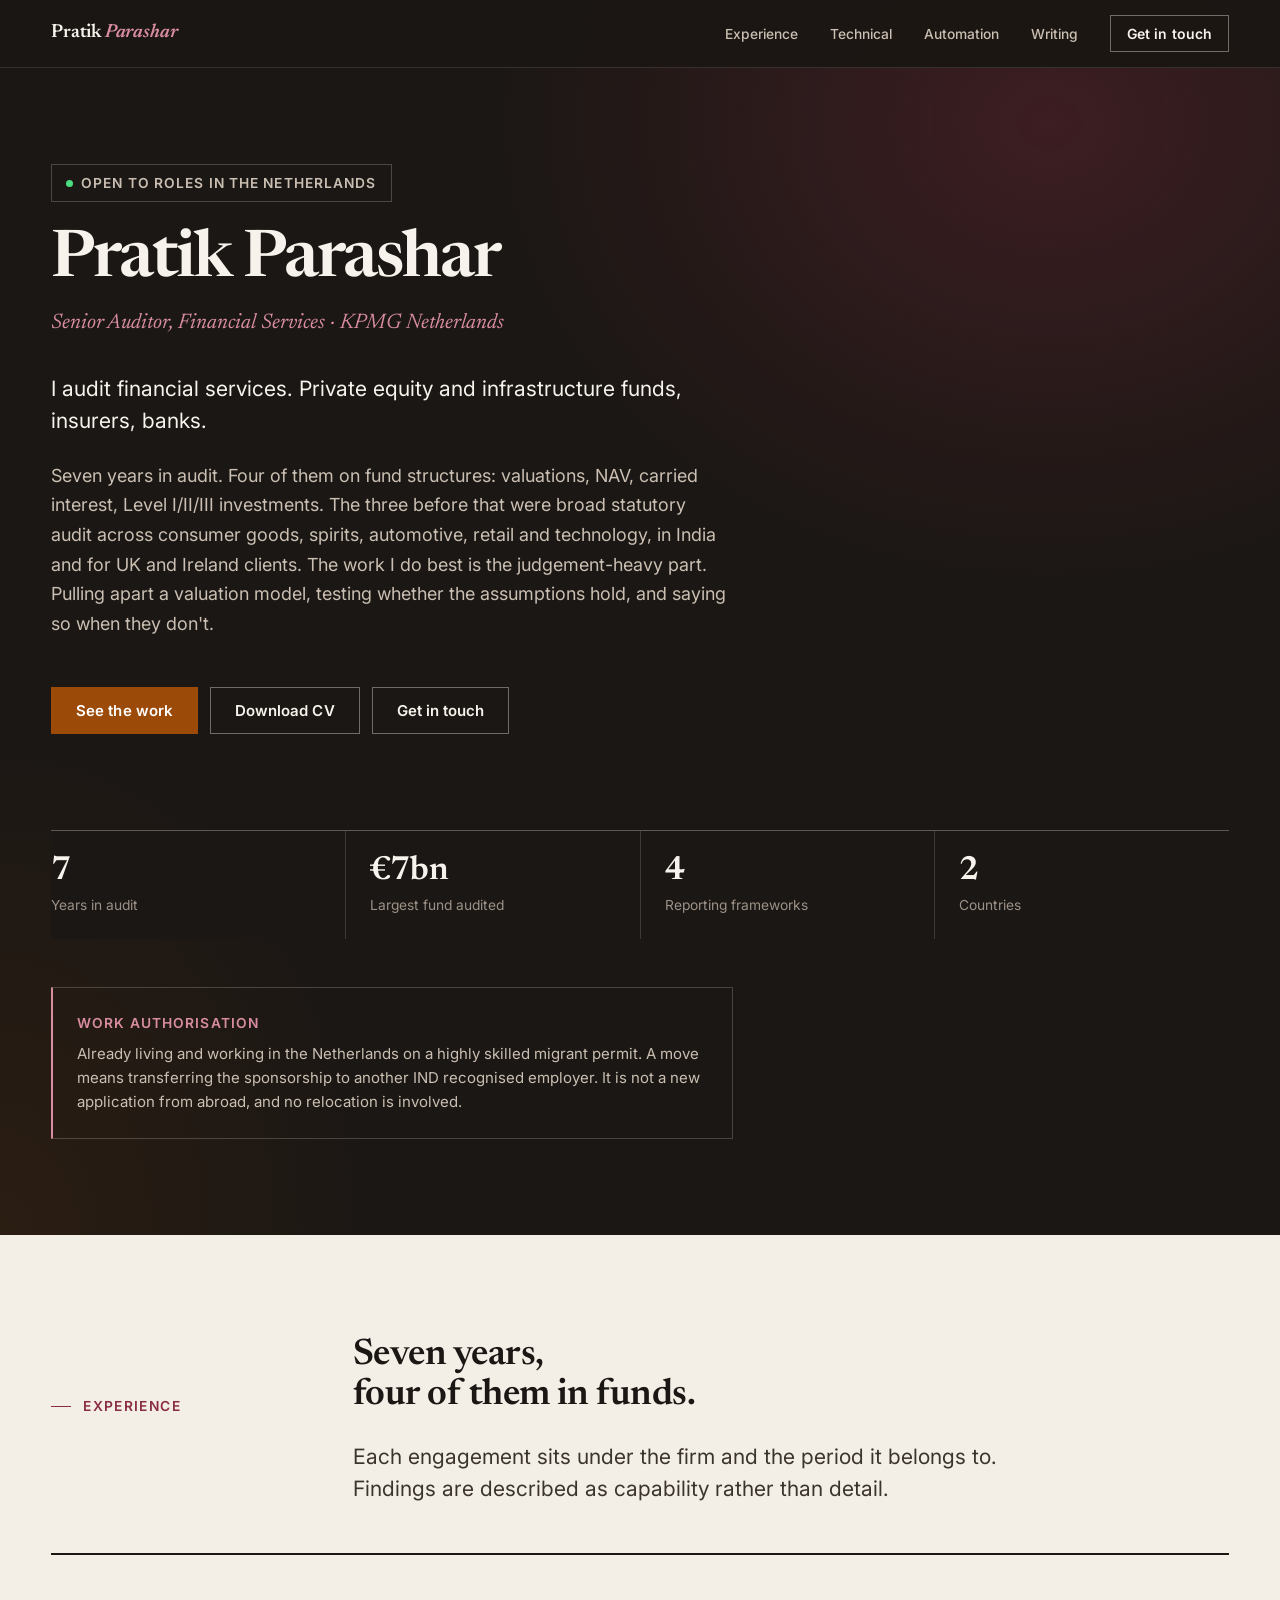
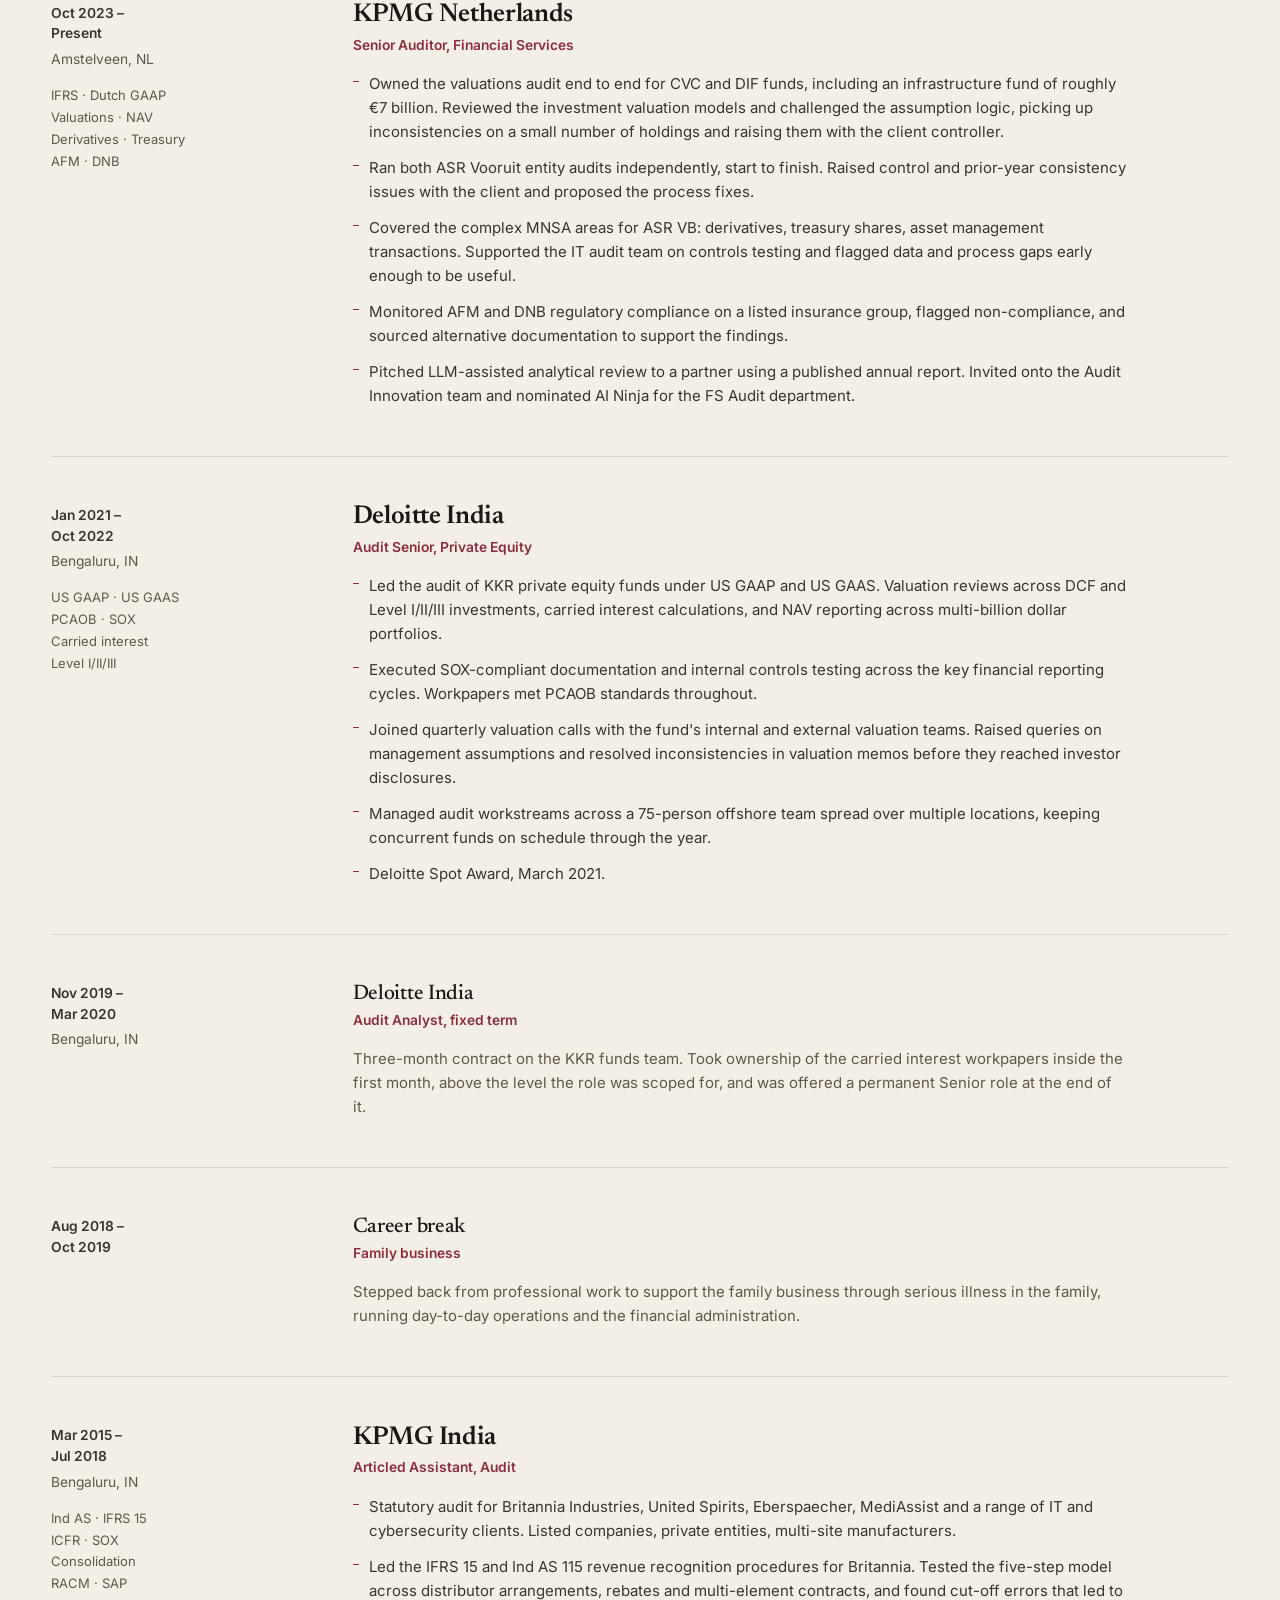
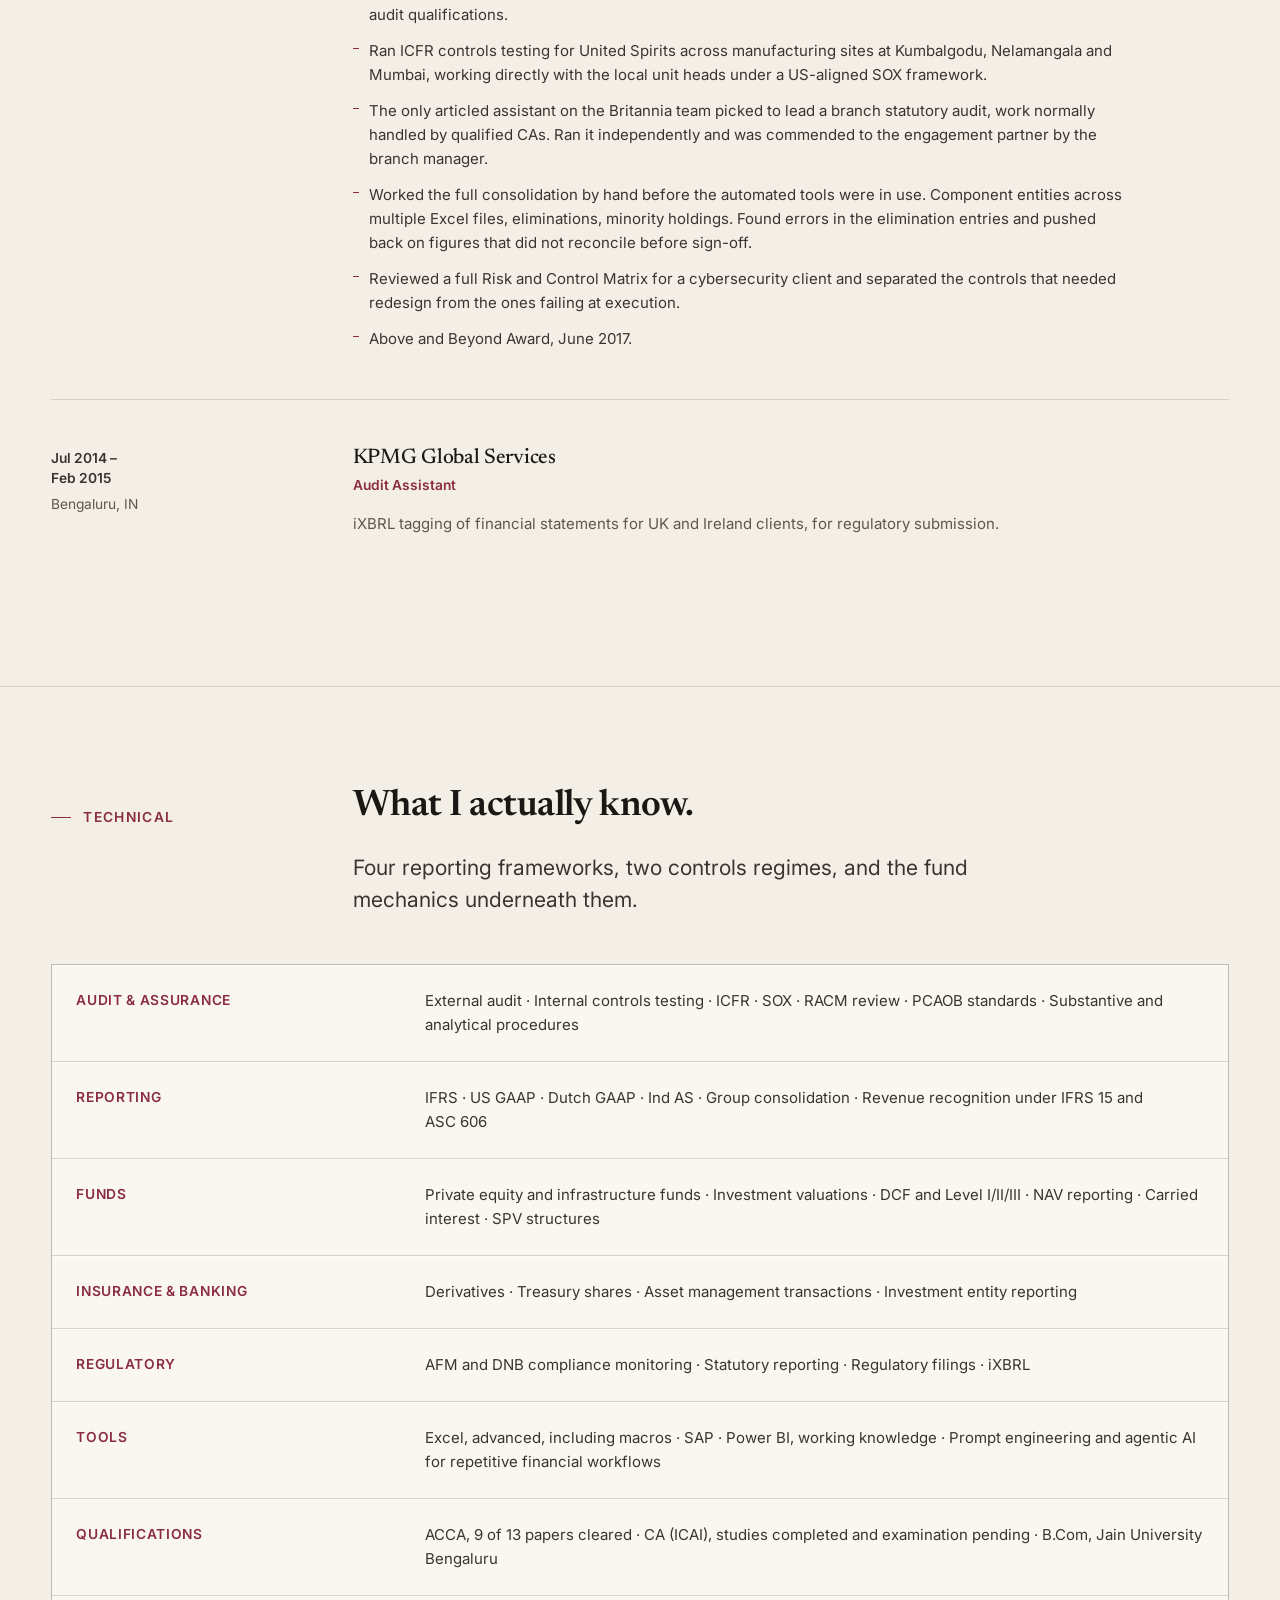
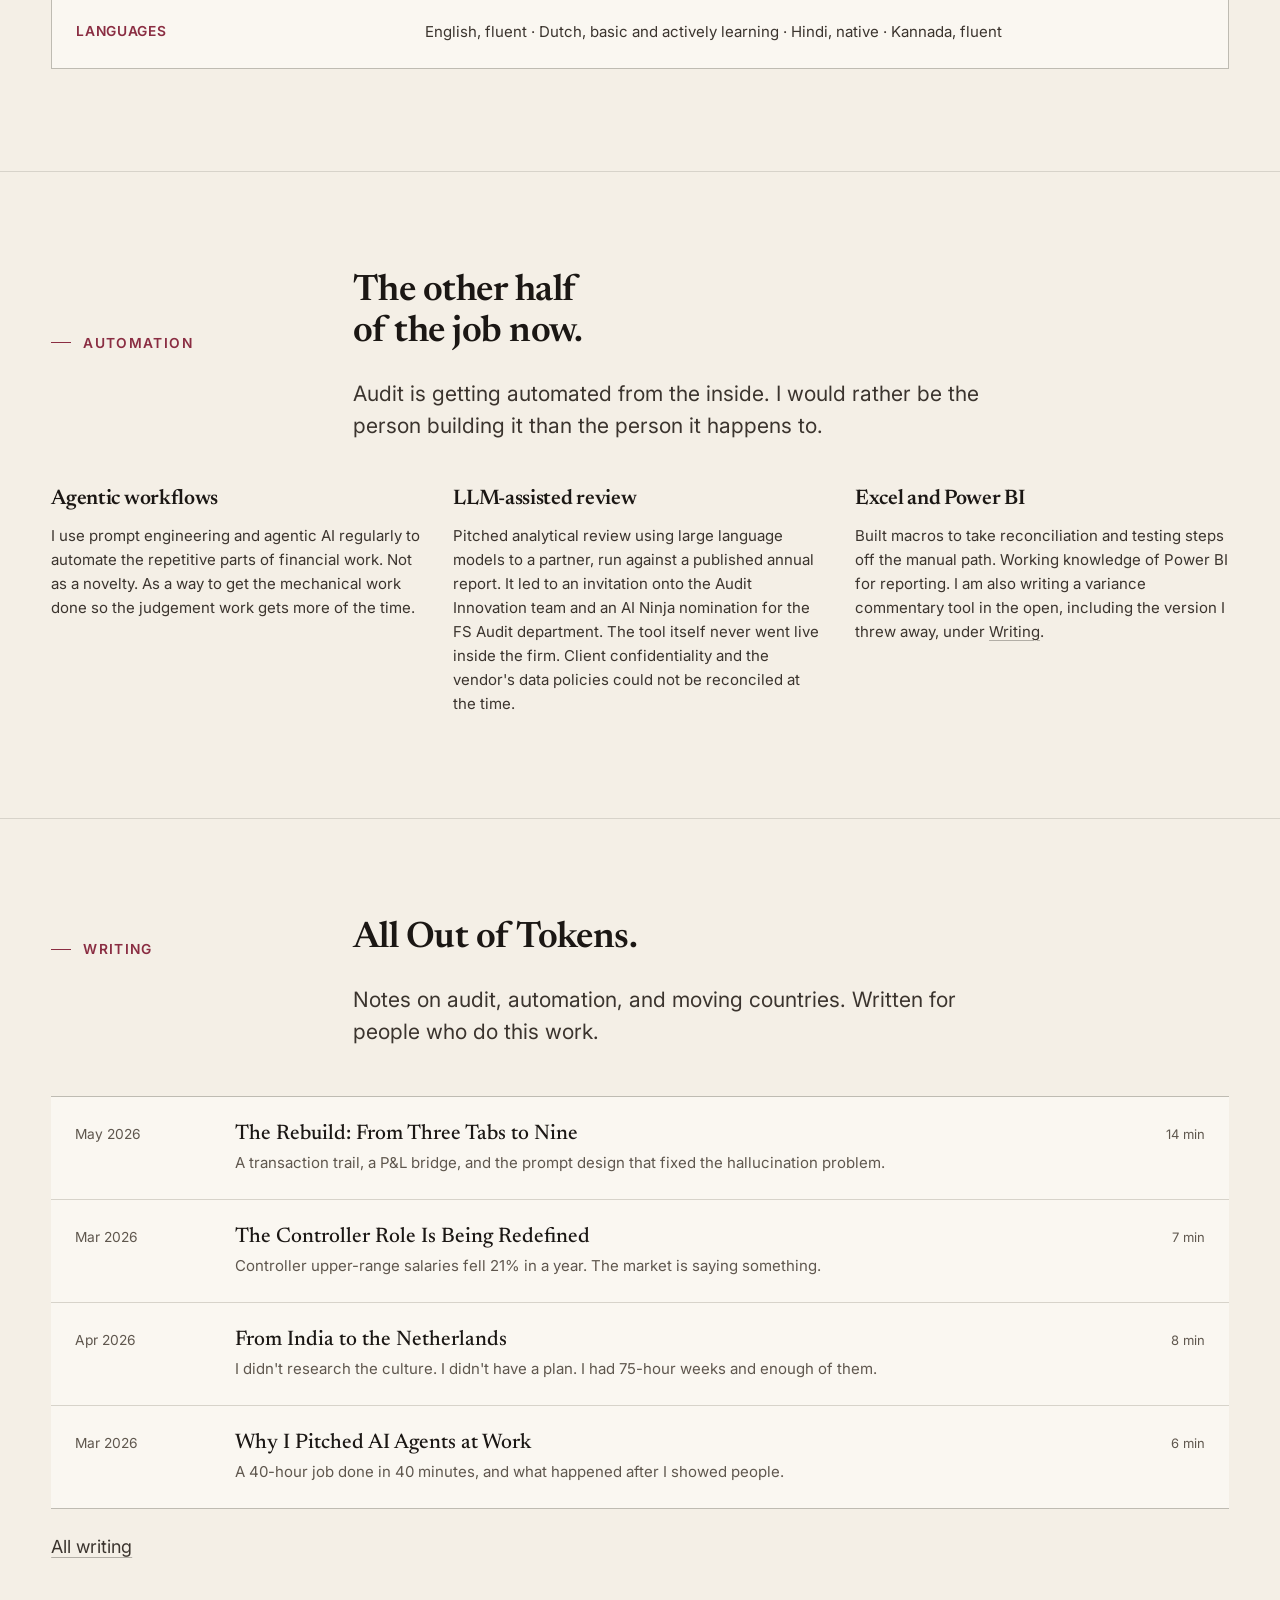
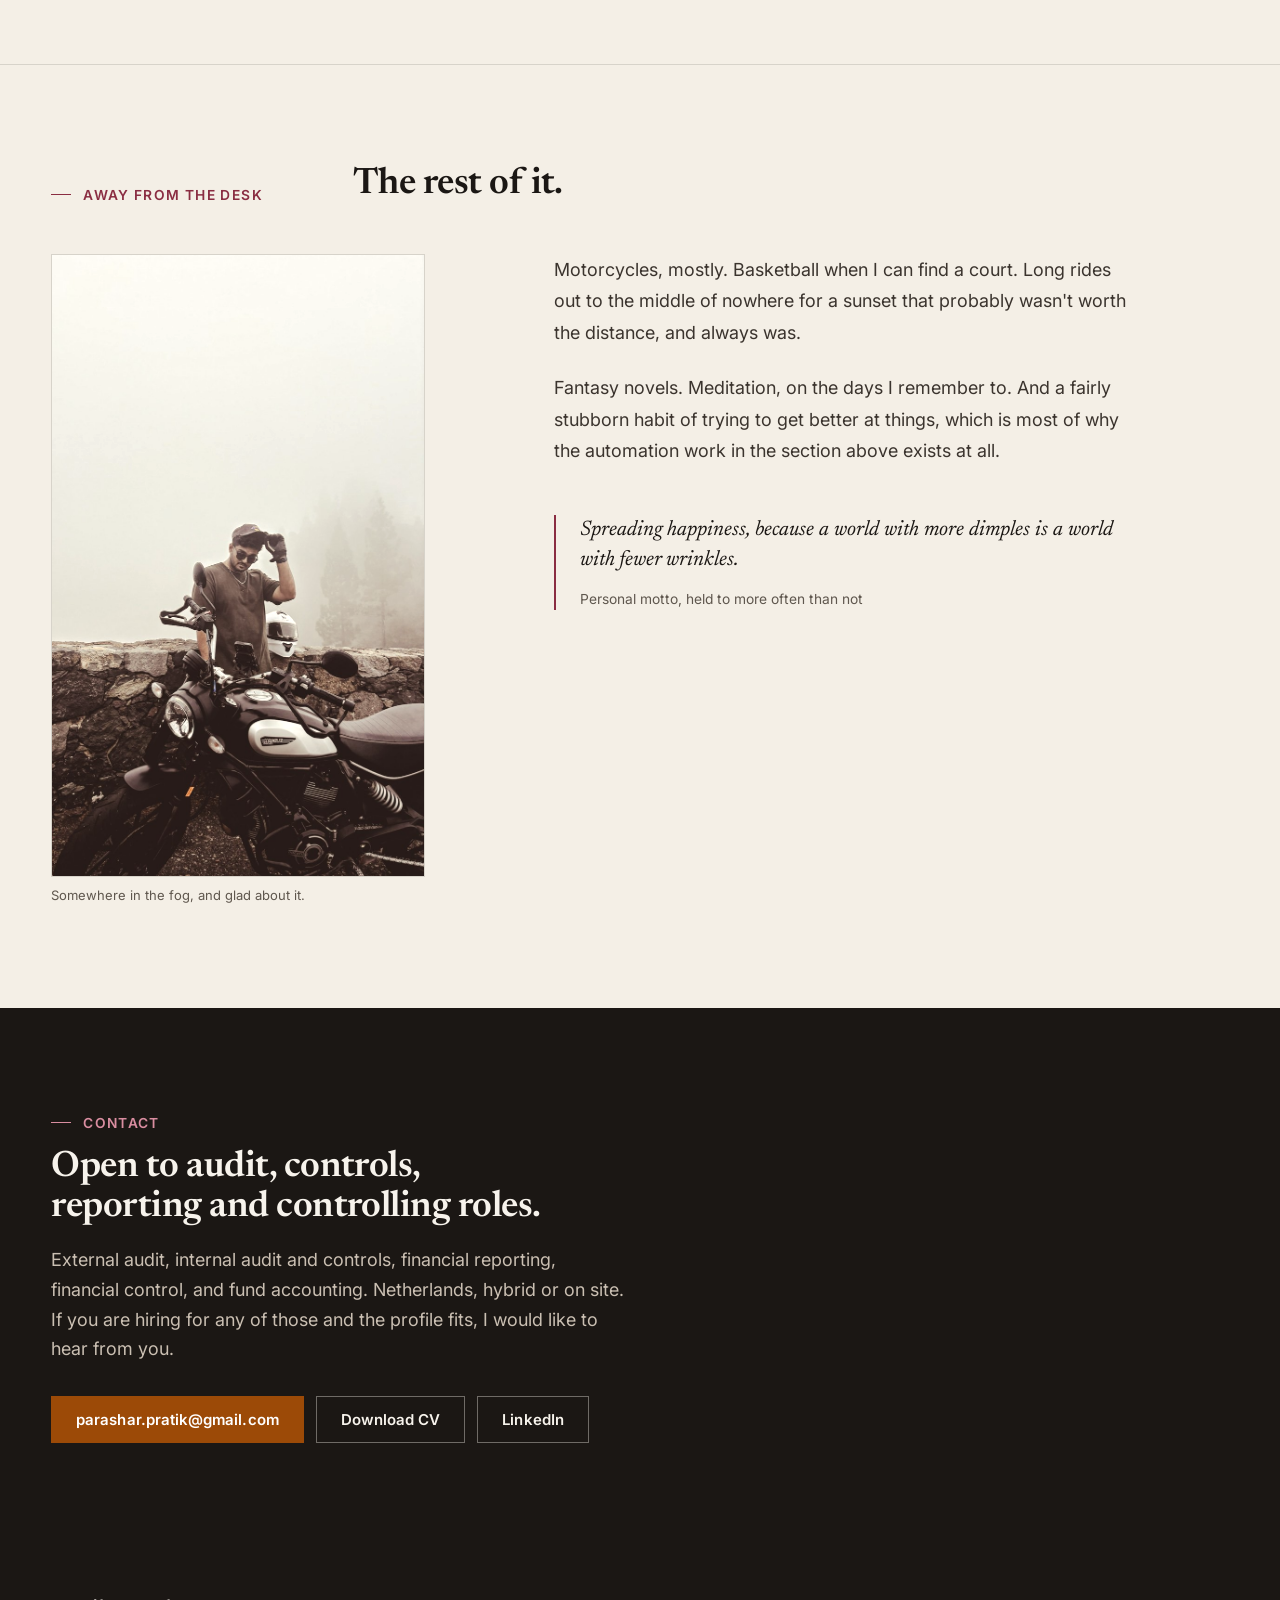
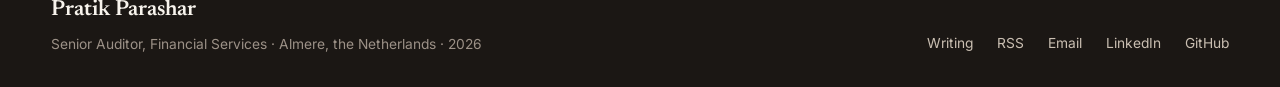
==== commit 364dbcb3: "Add motion, depth and reading affordances Audit found the site structurally correct but emotionally " ====
--- a/index.html
+++ b/index.html
@@ -111,7 +111,7 @@
       width: 100%; border: 1px solid var(--rule-soft);
       /* nudged warm so the cool fog sits inside the cream palette */
       filter: sepia(0.16) saturate(0.94) contrast(1.03);
-      transition: filter 0.4s ease;
+      transition: filter var(--dur-slow) var(--ease-out);
     }
     .personal-photo img:hover { filter: none; }
     .personal-cap { font-size: 0.8125rem; color: var(--ink-3); margin-top: var(--s-2); }
@@ -190,7 +190,7 @@
     <header class="hero on-ink" id="hero">
       <div class="shell grid">
         <div class="hero-badge">
-          <span class="hero-dot" aria-hidden="true"></span>
+          <span class="hero-dot pulse" aria-hidden="true"></span>
           <span>Open to roles in the Netherlands</span>
         </div>
 
@@ -460,6 +460,8 @@
 
   </main>
 
+  <button class="to-top" id="toTop" aria-label="Back to top" title="Back to top">&uarr;</button>
+
   <footer class="site-footer">
     <div class="site-footer__inner">
       <div>
@@ -526,13 +528,30 @@
         Array.prototype.forEach.call(els, function (el) { el.classList.add('visible'); });
         return;
       }
+      // Stagger siblings that arrive together, so a row of cards cascades
+      // instead of snapping in as one block. Index resets per batch.
       var obs = new IntersectionObserver(function (entries) {
-        entries.forEach(function (e) {
-          if (e.isIntersecting) { e.target.classList.add('visible'); obs.unobserve(e.target); }
+        var batch = entries.filter(function (e) { return e.isIntersecting; });
+        batch.forEach(function (e, i) {
+          e.target.style.setProperty('--i', i);
+          e.target.classList.add('visible');
+          obs.unobserve(e.target);
         });
       }, { threshold: 0.06, rootMargin: '0px 0px -40px 0px' });
       Array.prototype.forEach.call(els, function (el) { obs.observe(el); });
     })();
+
+    // Scroll to top
+    (function () {
+      var btn = document.getElementById('toTop');
+      if (!btn) return;
+      function update() { btn.classList.toggle('show', window.scrollY > window.innerHeight * 2); }
+      window.addEventListener('scroll', update, { passive: true });
+      btn.addEventListener('click', function () {
+        window.scrollTo({ top: 0, behavior: matchMedia('(prefers-reduced-motion: reduce)').matches ? 'auto' : 'smooth' });
+      });
+      update();
+    })();
   </script>
 </body>
 </html>
--- a/styles.css
+++ b/styles.css
@@ -72,6 +72,24 @@
   --s-10: 128px;
   /* Section padding : block gap must stay ≥ 3:1 or the page reads flat */
   --s-section: clamp(64px, 8vw, 128px);
+
+  /* --- Motion. Audit found 8 ad-hoc durations and `ease` used 59 times
+     against the considered curve used 4 times. One scale now. --- */
+  --dur-fast:   120ms;   /* press feedback, must beat hover */
+  --dur-base:   200ms;   /* hover, colour, border */
+  --dur-slow:   320ms;   /* reveal, layout, larger surfaces */
+  --ease-out:   cubic-bezier(.2, 0, .2, 1);
+  --ease-spring: cubic-bezier(.34, 1.3, .64, 1);
+
+  /* --- Elevation. Warm, not neutral grey, so shadows sit in the cream. --- */
+  --shadow-1: 0 1px 2px rgba(58, 44, 32, 0.06),
+              0 2px 8px rgba(58, 44, 32, 0.05);
+  --shadow-2: 0 2px 4px rgba(58, 44, 32, 0.07),
+              0 8px 24px rgba(58, 44, 32, 0.08);
+
+  /* Deliberate half-step: 2px on small controls, 0 on buttons and cards,
+     so the editorial squareness survives. */
+  --radius-sm: 2px;
 
   /* --- Layout --- */
   --shell:    1320px;
@@ -153,7 +171,7 @@
   background: var(--ink); color: var(--on-dark-1);
   padding: var(--s-3) var(--s-5);
   font-size: var(--t--1); font-weight: 600; text-decoration: none;
-  transition: top 0.18s ease;
+  transition: top var(--dur-base) var(--ease-out);
 }
 .skip-link:focus { top: var(--s-2); }
 
@@ -168,9 +186,29 @@
 /* --------------------------------------------------------------------------
    4. Motion
    -------------------------------------------------------------------------- */
-.reveal { opacity: 0; transform: translateY(8px); transition: opacity 0.5s ease, transform 0.5s ease; }
+.reveal {
+  opacity: 0;
+  transform: translateY(10px);
+  transition: opacity var(--dur-slow) var(--ease-out),
+              transform var(--dur-slow) var(--ease-out);
+  /* --i is set by the observer; capped at 6 so a long list never crawls */
+  transition-delay: calc(min(var(--i, 0), 6) * 55ms);
+}
 .reveal.visible { opacity: 1; transform: none; }
 html:not(.js) .reveal { opacity: 1 !important; transform: none !important; }
+
+/* The one keyframe on the site. It marks availability, so it carries
+   meaning rather than decorating. */
+@keyframes availability-pulse {
+  0%, 100% { opacity: 1;    box-shadow: 0 0 0 0 rgba(74, 222, 128, 0.45); }
+  50%      { opacity: 0.75; box-shadow: 0 0 0 5px rgba(74, 222, 128, 0); }
+}
+.pulse { animation: availability-pulse 3s var(--ease-out) infinite; }
+
+/* Cross-fade between pages where supported. Ignored elsewhere. */
+@view-transition { navigation: auto; }
+::view-transition-old(root),
+::view-transition-new(root) { animation-duration: var(--dur-base); }
 
 @media (prefers-reduced-motion: reduce) {
   html { scroll-behavior: auto; }
@@ -178,8 +216,10 @@
     animation-duration: 0.001ms !important;
     animation-iteration-count: 1 !important;
     transition-duration: 0.001ms !important;
+    transition-delay: 0ms !important;
   }
   .reveal { opacity: 1 !important; transform: none !important; }
+  @view-transition { navigation: none; }
 }
 
 /* --------------------------------------------------------------------------
@@ -266,9 +306,9 @@
   min-width: 9ch;
   text-decoration: none;
   white-space: nowrap;
-  transition: background-color 140ms cubic-bezier(.2,0,.2,1),
-              border-color 140ms cubic-bezier(.2,0,.2,1),
-              color 140ms cubic-bezier(.2,0,.2,1);
+  transition: background-color var(--dur-fast) var(--ease-out),
+              border-color var(--dur-fast) var(--ease-out),
+              color var(--dur-fast) var(--ease-out);
 }
 /* 15 × 1.2 = 18 + 27 padding + 2 border = 47px. Deliberate, not accidental. */
 
@@ -298,7 +338,7 @@
   color: var(--ink-2); text-decoration: underline;
   text-decoration-thickness: 1px; text-underline-offset: 0.22em;
   text-decoration-color: var(--rule-strong);
-  transition: color 140ms, text-decoration-color 140ms;
+  transition: color var(--dur-fast), text-decoration-color var(--dur-fast);
 }
 .link-quiet:hover { color: var(--accent); text-decoration-color: currentColor; }
 
@@ -316,7 +356,7 @@
   background: rgba(244,239,230,0.90);
   backdrop-filter: blur(20px); -webkit-backdrop-filter: blur(20px);
   border-bottom: 1px solid transparent;
-  transition: border-color 0.25s ease, background 0.25s ease;
+  transition: border-color var(--dur-base) var(--ease-out), background var(--dur-base) var(--ease-out);
 }
 .site-nav.scrolled { border-bottom-color: var(--rule-soft); }
 .site-nav.on-ink {
@@ -344,13 +384,13 @@
   font-size: var(--t--1); font-weight: 500;
   color: var(--ink-2); text-decoration: none;
   position: relative; padding-block: var(--s-1);
-  transition: color 0.2s ease;
+  transition: color var(--dur-base) var(--ease-out);
 }
 .nav-links > li > a:not(.btn)::after {
   content: ''; position: absolute; left: 0; bottom: 0;
   width: 100%; height: 1px; background: currentColor;
   transform: scaleX(0); transform-origin: left;
-  transition: transform 200ms cubic-bezier(.2,0,.2,1);
+  transition: transform var(--dur-base) var(--ease-out);
 }
 .nav-links > li > a:not(.btn):hover { color: var(--accent); }
 .nav-links > li > a:not(.btn):hover::after { transform: scaleX(1); }
@@ -402,7 +442,7 @@
 .site-footer .f-links { display: flex; gap: var(--s-5); flex-wrap: wrap; }
 .site-footer .f-links a {
   font-size: var(--t--1); color: var(--on-dark-2); text-decoration: none;
-  border-bottom: 1px solid transparent; transition: color 0.2s, border-color 0.2s;
+  border-bottom: 1px solid transparent; transition: color var(--dur-base), border-color var(--dur-base);
 }
 .site-footer .f-links a:hover { color: var(--on-dark-1); border-bottom-color: var(--accent-lift); }
 
@@ -427,7 +467,7 @@
   background: var(--surface-2); padding: var(--s-5);
   text-decoration: none; color: var(--ink-1);
   display: flex; flex-direction: column; gap: var(--s-2);
-  transition: background 0.2s ease;
+  transition: background var(--dur-base) var(--ease-out);
 }
 nav.post-nav a:hover { background: var(--surface-3); }
 nav.post-nav a.next { text-align: right; align-items: flex-end; }
@@ -448,7 +488,7 @@
   gap: var(--s-5); align-items: baseline;
   background: var(--surface-2); padding: var(--s-5);
   text-decoration: none; color: var(--ink-1);
-  transition: background 0.2s ease;
+  transition: background var(--dur-base) var(--ease-out);
 }
 .post-row:hover { background: var(--surface-3); }
 .post-date  { font-size: var(--t--1); color: var(--ink-3); }
@@ -520,7 +560,7 @@
 .series-post.upcoming { opacity: 1; }
 .series-post.upcoming .post-num,
 .series-post.upcoming .post-label { color: var(--on-dark-3) !important; }
-.series-nav-posts a.series-post { text-decoration: none; display: block; transition: background 0.2s ease; }
+.series-nav-posts a.series-post { text-decoration: none; display: block; transition: background var(--dur-base) var(--ease-out); }
 .series-nav-posts a.series-post:hover { background: rgba(247,243,236,0.16); }
 
 .flow-node-label { color: var(--on-dark-2) !important; }
@@ -542,10 +582,122 @@
 }
 
 /* --------------------------------------------------------------------------
+   11b. Elevation. Cards lift, controls never do.
+   -------------------------------------------------------------------------- */
+.post-row, .pillar, .tech-row, .skill-item, .blog-card {
+  transition: background var(--dur-base) var(--ease-out),
+              box-shadow var(--dur-base) var(--ease-out),
+              transform var(--dur-base) var(--ease-out);
+}
+.post-row:hover, .pillar:hover, .blog-card:hover {
+  box-shadow: var(--shadow-1);
+  transform: translateY(-1px);
+  position: relative;
+  z-index: 1;
+}
+.tech-row { box-shadow: inset 0 1px 0 rgba(255,255,255,0.5); }
+.author-card, .build-spec, .series-nav { box-shadow: var(--shadow-2); }
+
+/* Small controls get the half-step radius; buttons and cards stay square. */
+.tag, .tag-series, .pillar-tag, .col-tag, .exp-badge,
+input, textarea, select { border-radius: var(--radius-sm); }
+:focus-visible { border-radius: var(--radius-sm); }
+
+/* --------------------------------------------------------------------------
+   11c. Long-form reading affordances
+   -------------------------------------------------------------------------- */
+
+/* Reading progress */
+.read-progress {
+  position: fixed; top: var(--nav-h); left: 0; right: 0; height: 2px;
+  z-index: 480; background: transparent; pointer-events: none;
+}
+.read-progress span {
+  display: block; height: 100%; width: 100%;
+  background: var(--accent);
+  transform: scaleX(0); transform-origin: left;
+  transition: transform var(--dur-fast) linear;
+}
+
+/* Margin table of contents. Only where the gutter is genuinely wide enough:
+   article half-width is 380, so 50% - 620 leaves ~40px clearance at 1400. */
+.toc { display: none; }
+@media (min-width: 1400px) {
+  .toc {
+    display: block; position: fixed;
+    top: calc(var(--nav-h) + var(--s-7));
+    left: calc(50% - 620px); width: 200px;
+    max-height: calc(100vh - var(--nav-h) - var(--s-9));
+    overflow-y: auto; z-index: 400;
+  }
+  .toc-label {
+    font-size: var(--t--1); font-weight: 600; letter-spacing: 0.1em;
+    text-transform: uppercase; color: var(--ink-3); margin-bottom: var(--s-3);
+  }
+  .toc ol { list-style: none; border-left: 1px solid var(--rule-soft); }
+  .toc li { margin: 0; }
+  .toc a {
+    display: block; padding: 6px var(--s-3);
+    font-size: 0.8125rem; line-height: 1.4;
+    color: var(--ink-3); text-decoration: none;
+    border-left: 2px solid transparent; margin-left: -1px;
+    transition: color var(--dur-base) var(--ease-out),
+                border-color var(--dur-base) var(--ease-out);
+  }
+  .toc a:hover { color: var(--ink-1); }
+  .toc a[aria-current="true"] {
+    color: var(--accent); border-left-color: var(--accent); font-weight: 500;
+  }
+}
+
+/* Copy-link on headings */
+.post-body h2 { position: relative; }
+.heading-link {
+  position: absolute; left: -1.6em; top: 50%; transform: translateY(-40%);
+  width: 1.2em; height: 1.2em; display: inline-flex;
+  align-items: center; justify-content: center;
+  border: none; background: none; padding: 0; cursor: pointer;
+  font-family: var(--ff-sans); font-size: 0.7em; color: var(--ink-3);
+  opacity: 0; transition: opacity var(--dur-base) var(--ease-out),
+                          color var(--dur-base) var(--ease-out);
+}
+.post-body h2:hover .heading-link,
+.heading-link:focus-visible { opacity: 1; }
+.heading-link:hover { color: var(--accent); }
+@media (max-width: 900px) { .heading-link { display: none; } }
+
+/* Scroll to top */
+.to-top {
+  position: fixed; right: var(--s-6); bottom: var(--s-6); z-index: 470;
+  width: 44px; height: 44px;
+  display: inline-flex; align-items: center; justify-content: center;
+  background: var(--ink); color: var(--on-dark-1);
+  border: none; cursor: pointer; font-size: 15px; line-height: 1;
+  box-shadow: var(--shadow-2);
+  opacity: 0; visibility: hidden; transform: translateY(8px);
+  transition: opacity var(--dur-base) var(--ease-out),
+              transform var(--dur-base) var(--ease-spring),
+              visibility 0ms linear var(--dur-base);
+}
+.to-top.show {
+  opacity: 1; visibility: visible; transform: none;
+  transition-delay: 0s;
+}
+.to-top:hover { background: var(--accent-deep); }
+
+/* Live region for copy confirmation */
+.sr-status {
+  position: absolute; width: 1px; height: 1px; overflow: hidden;
+  clip: rect(0 0 0 0); white-space: nowrap;
+}
+
+/* --------------------------------------------------------------------------
    12. Print
    -------------------------------------------------------------------------- */
 @media print {
-  .site-nav, .mobile-menu, nav.post-nav, .skip-link, .lightbox, body::before { display: none !important; }
+  .site-nav, .mobile-menu, nav.post-nav, .skip-link, .lightbox, body::before,
+  .read-progress, .toc, .to-top, .heading-link { display: none !important; }
+  * { box-shadow: none !important; }
   body { background: #fff; color: #000; font-size: 11pt; }
   .reveal { opacity: 1 !important; transform: none !important; }
   a[href^="http"]::after { content: " (" attr(href) ")"; font-size: 9pt; color: #555; }
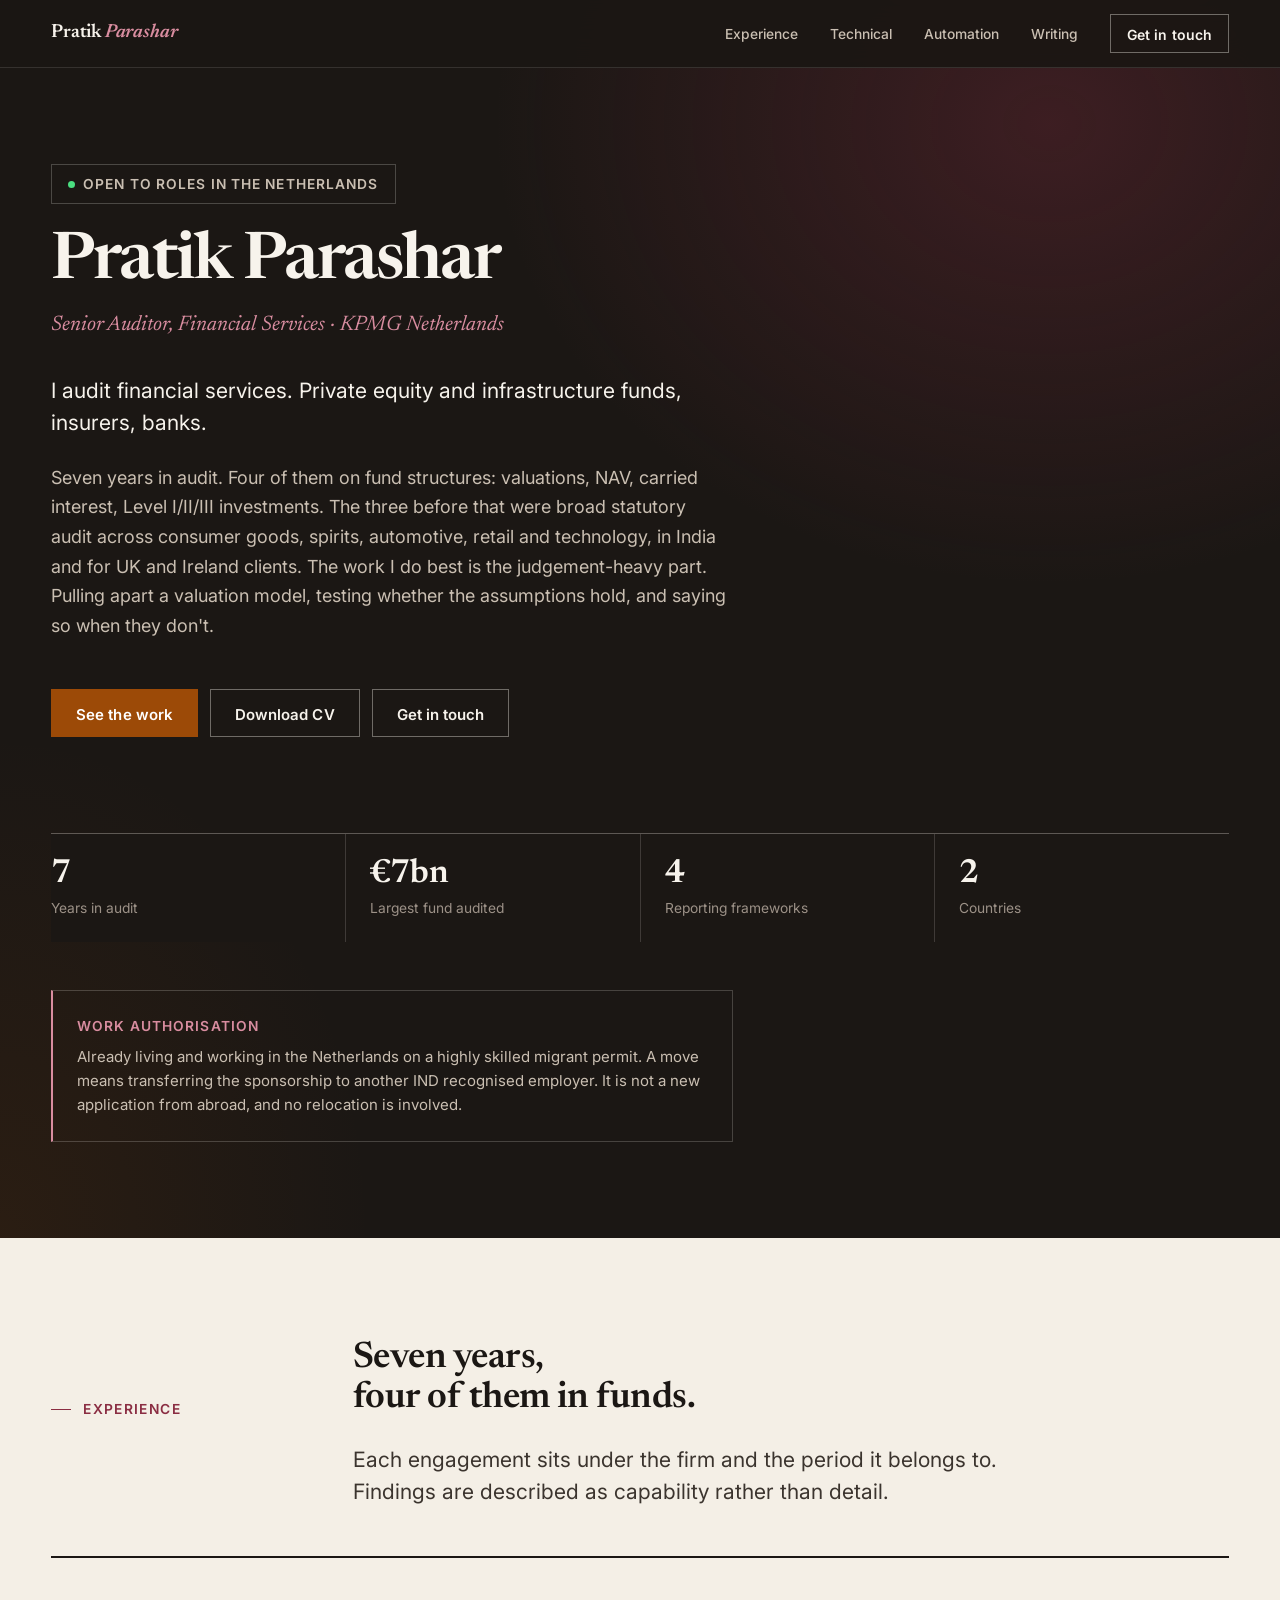
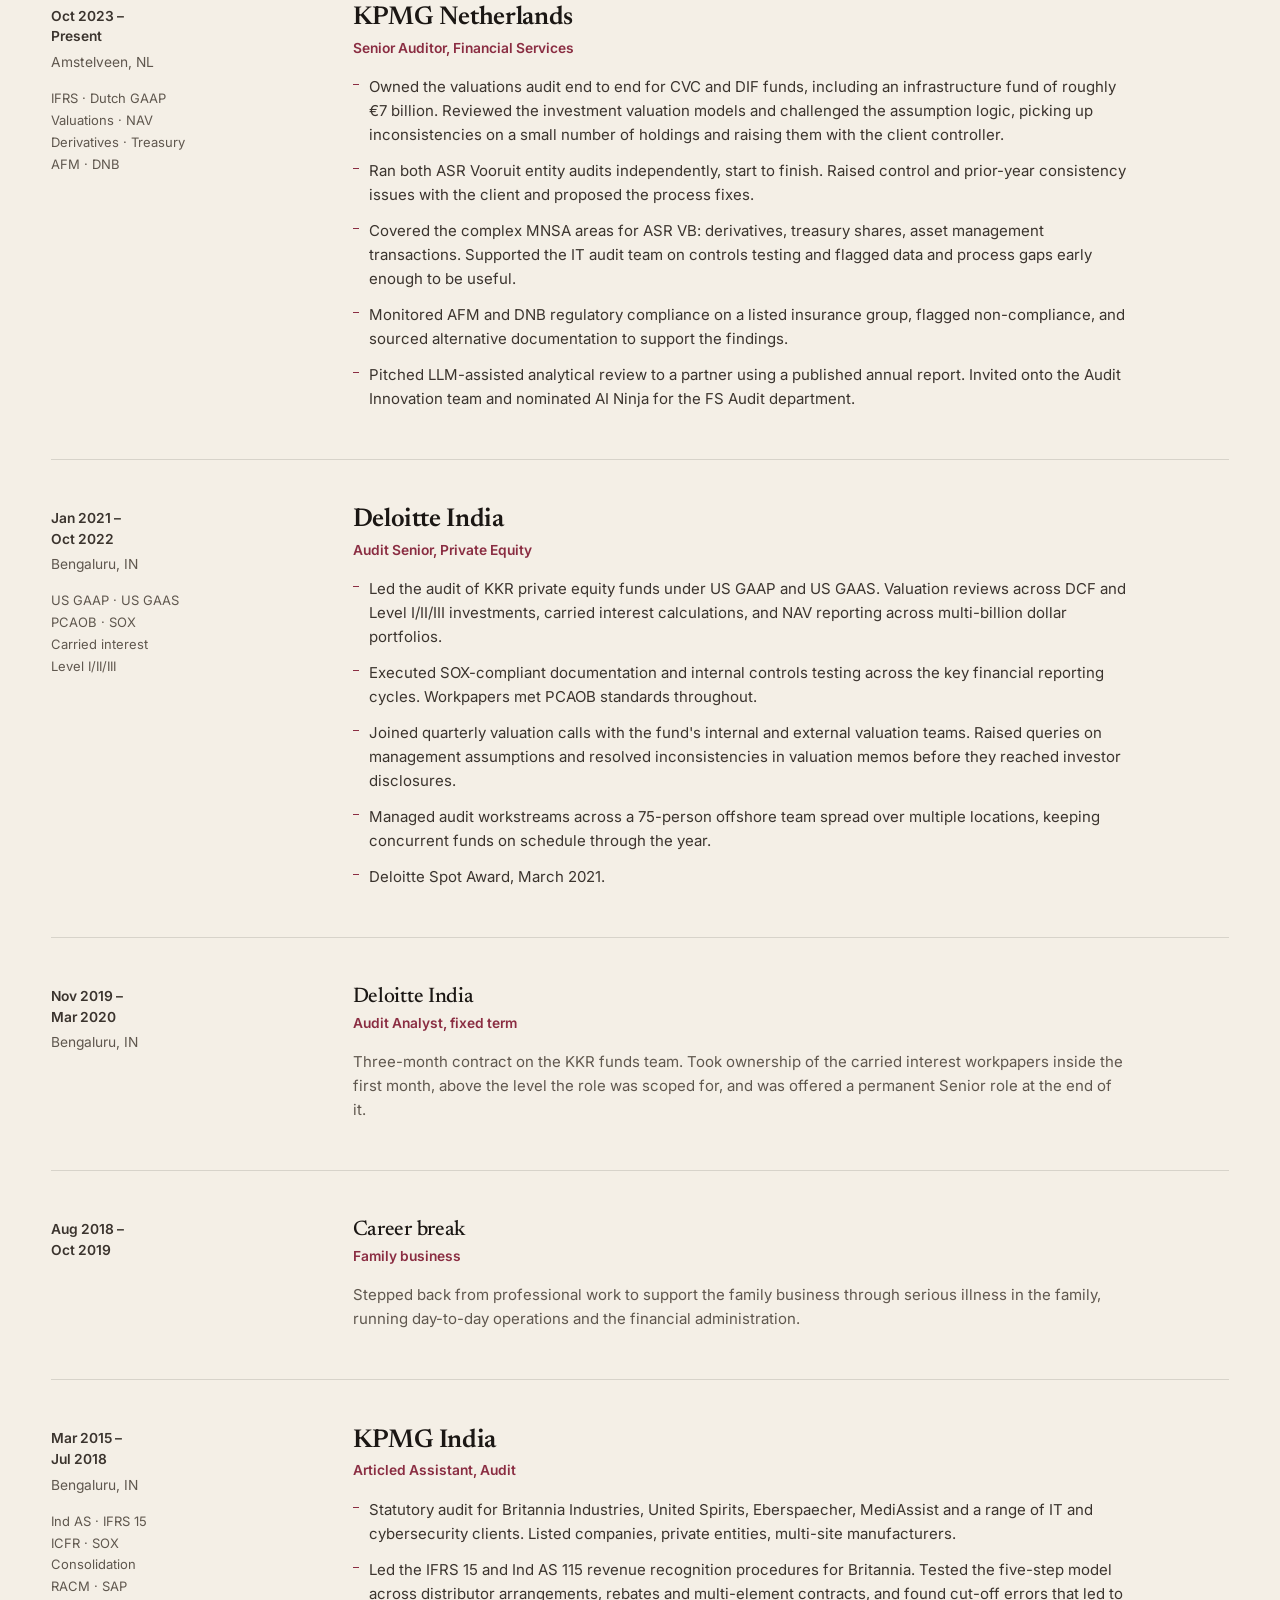
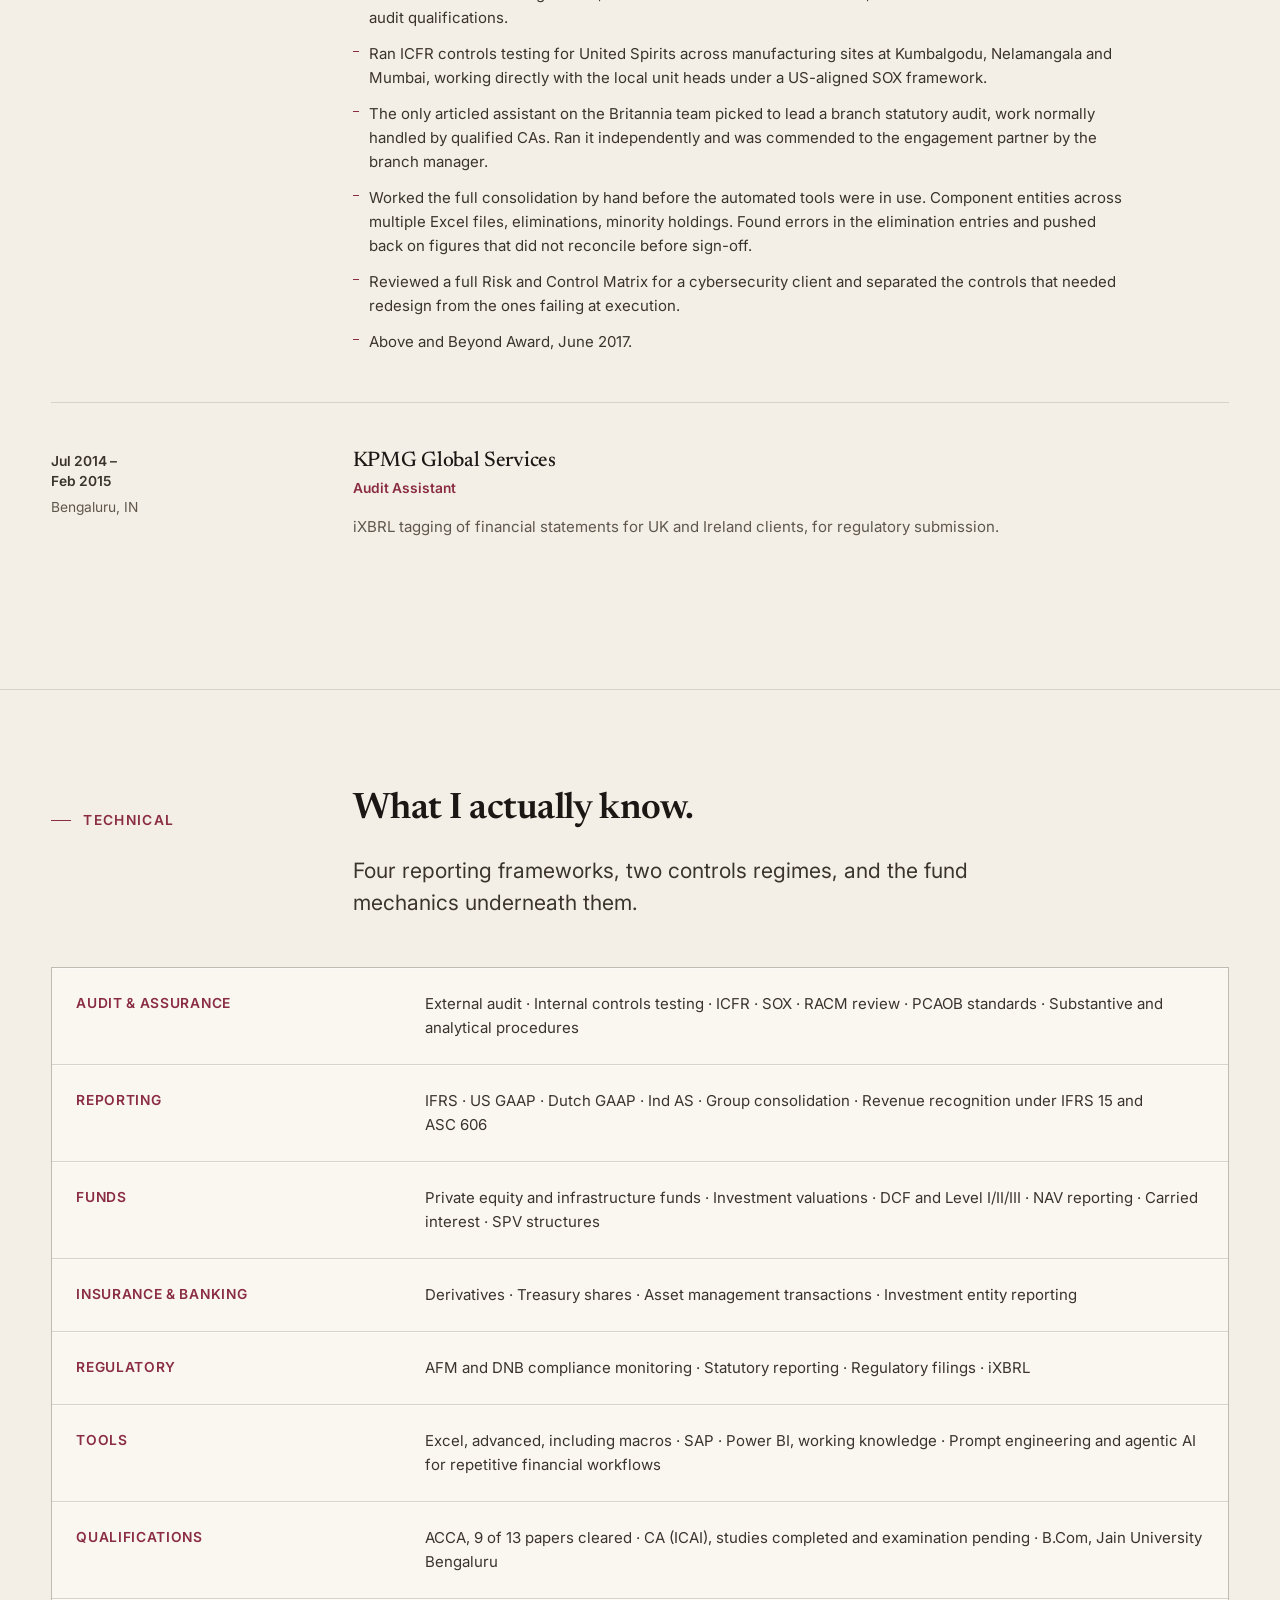
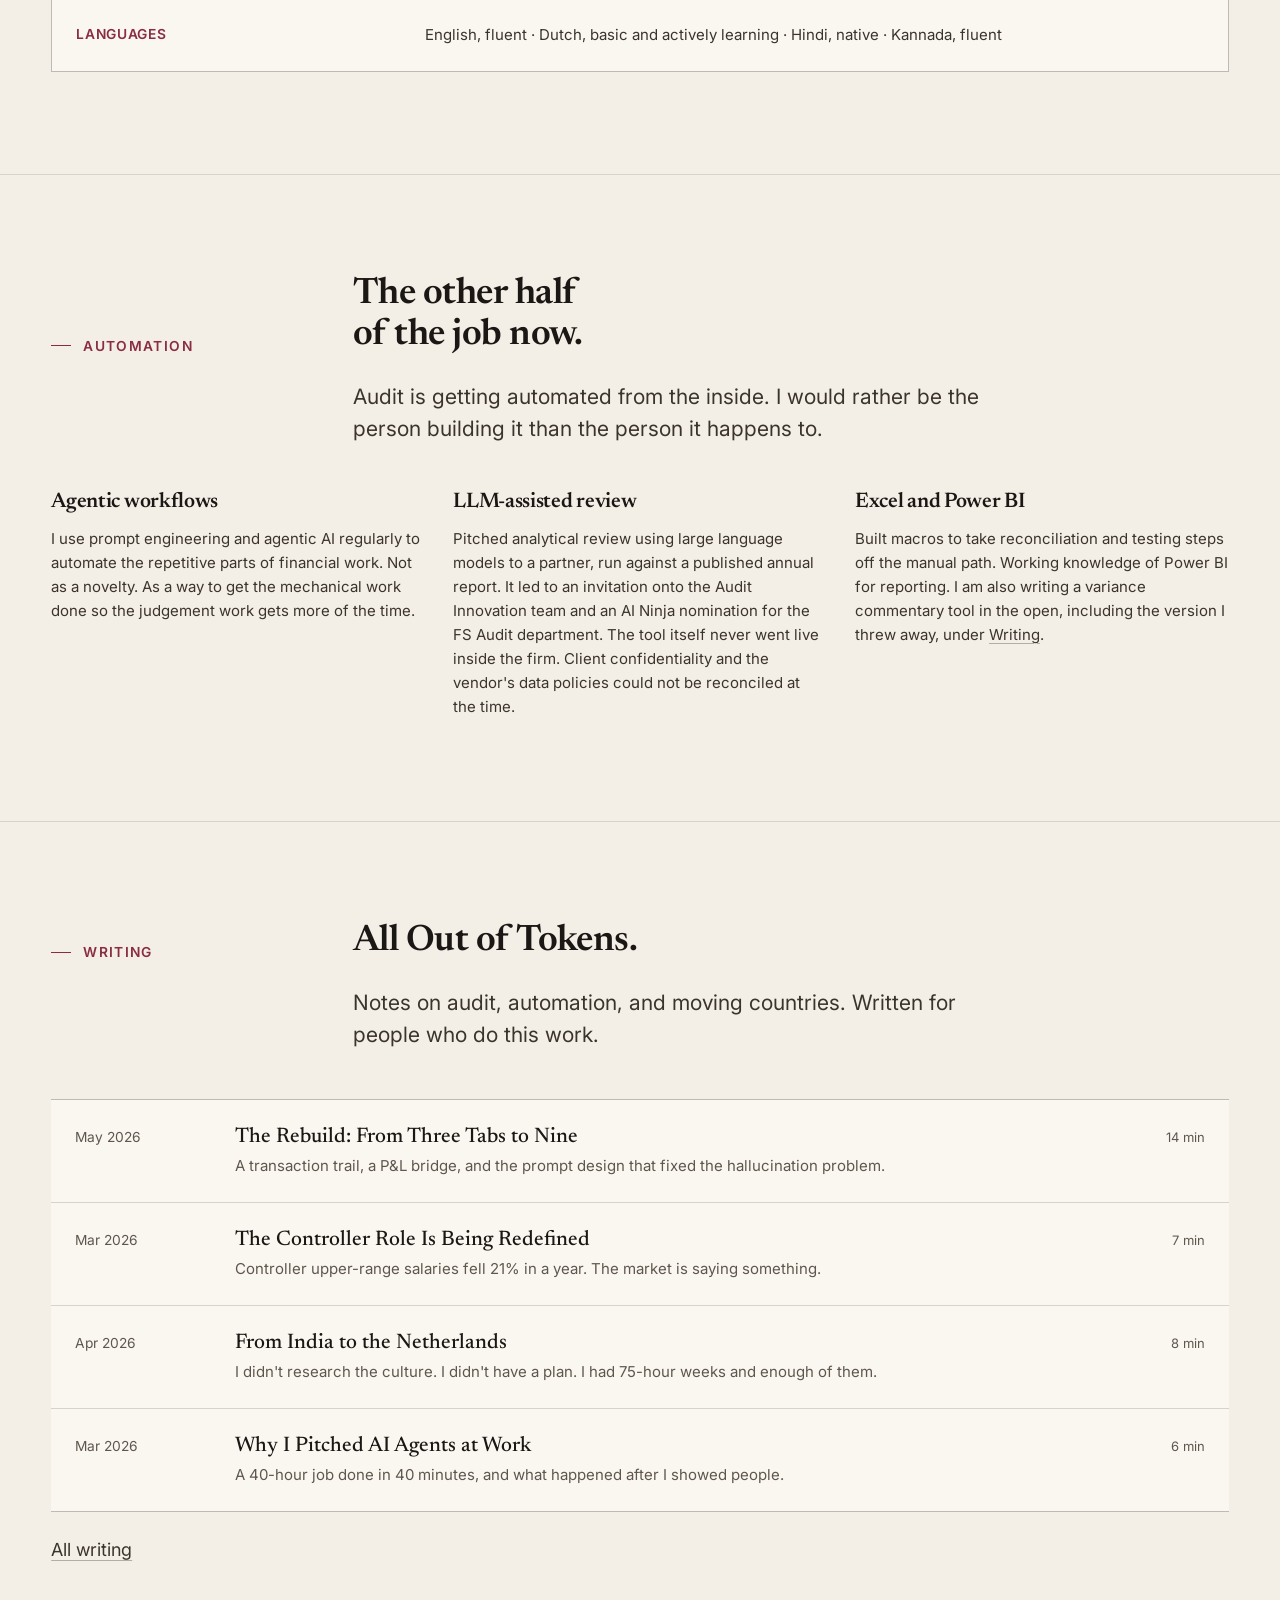
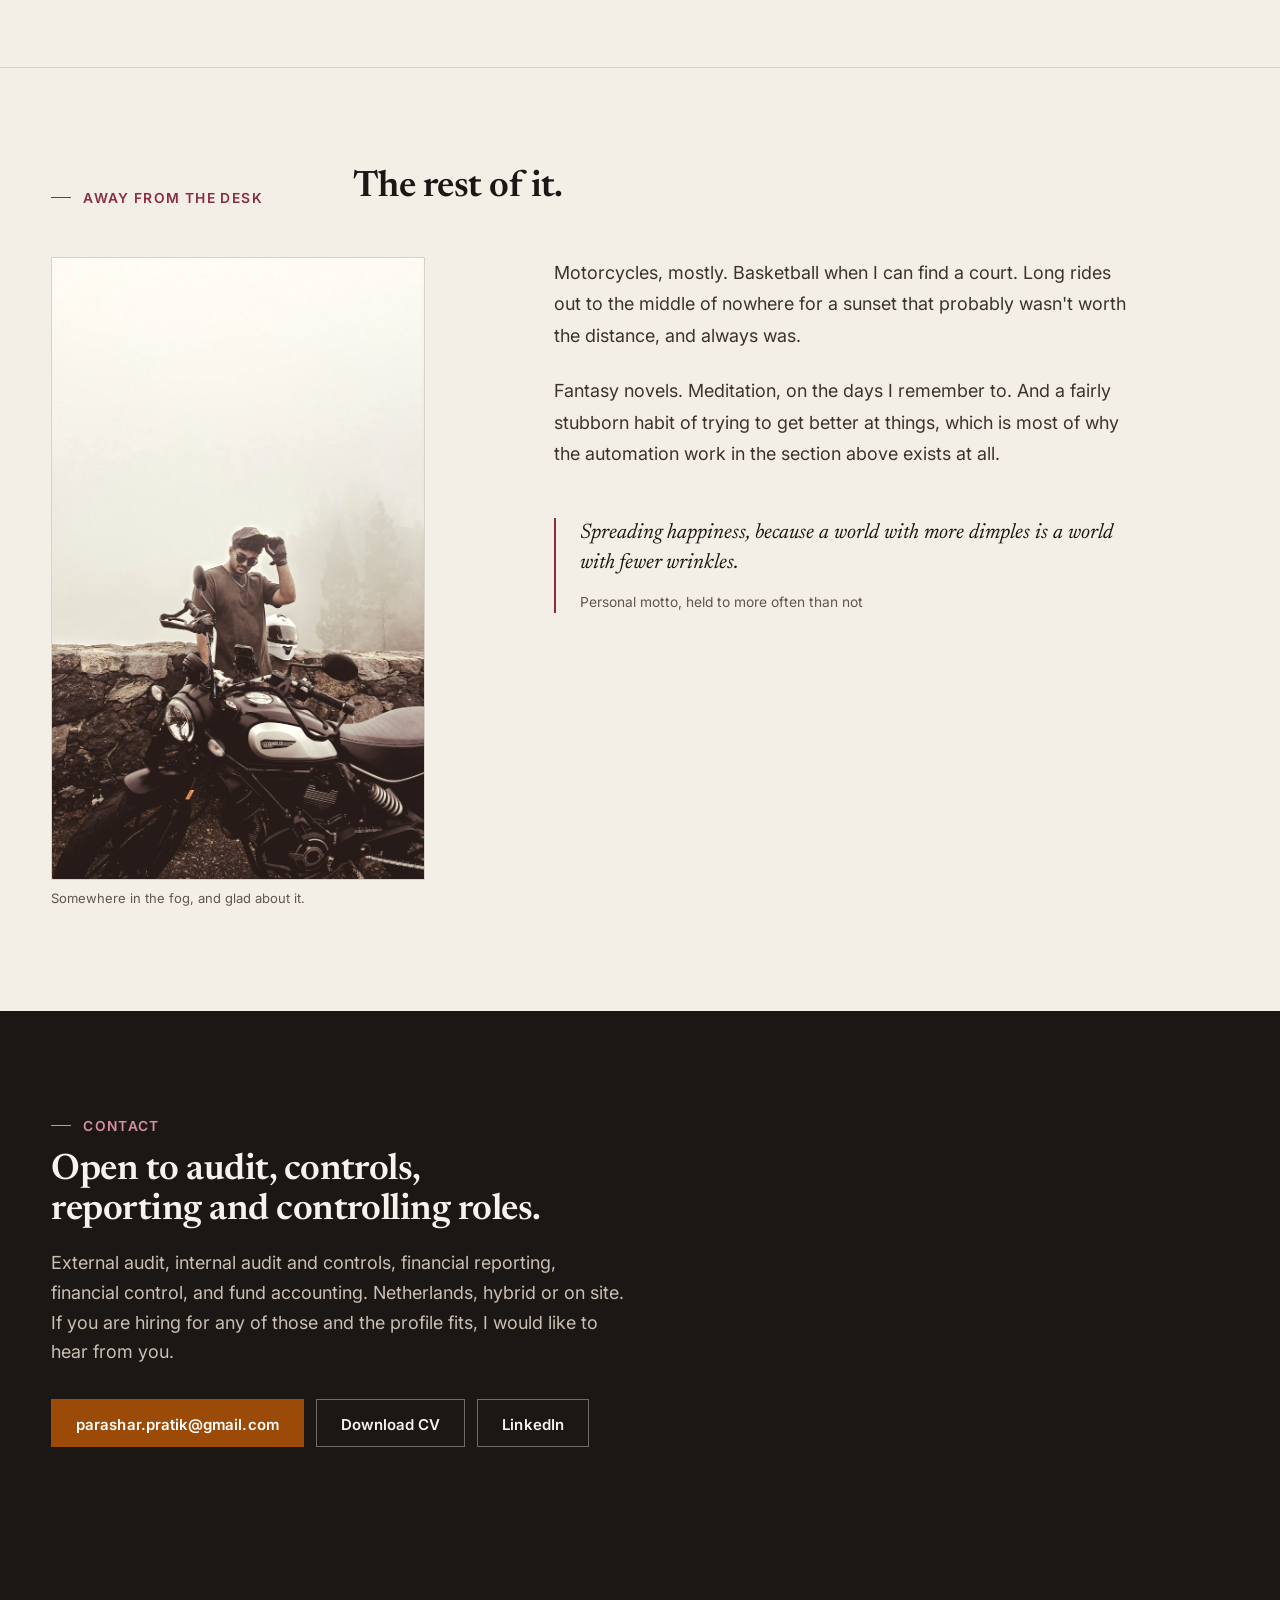
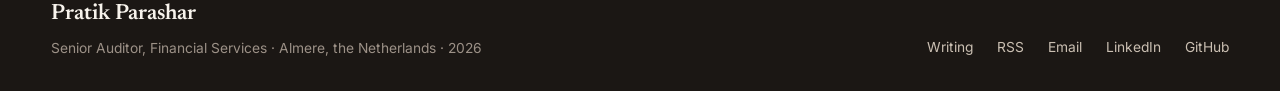
==== commit ef75c490: "Consolidate breakpoints, spacing and type onto the scale Phase 4. Verified against a 4,577-element r" ====
--- a/index.html
+++ b/index.html
@@ -41,7 +41,7 @@
     }
     .hero > * { position: relative; z-index: 1; }
 
-    .hero-badge { grid-column: 1 / -1; display: inline-flex; align-items: center; gap: var(--s-2); width: fit-content; border: 1px solid rgba(247,243,236,0.22); padding: 7px 14px; margin-bottom: var(--s-6); }
+    .hero-badge { grid-column: 1 / -1; display: inline-flex; align-items: center; gap: var(--s-2); width: fit-content; border: 1px solid rgba(247,243,236,0.22); padding:var(--space-8) var(--space-16); margin-bottom: var(--s-6); }
     .hero-badge span:last-child { font-size: var(--t--1); font-weight: 600; letter-spacing: 0.08em; text-transform: uppercase; color: var(--on-dark-2); }
     .hero-dot { width: 7px; height: 7px; border-radius: 50%; background: #4ade80; }
 
@@ -54,7 +54,7 @@
     .hero-actions { grid-column: 1 / -1; display: flex; gap: var(--s-3); flex-wrap: wrap; margin-bottom: var(--s-9); }
 
     /* Facts, not vibes. Every tile is an actual number. */
-    .facts { grid-column: 1 / -1; display: grid; grid-template-columns: repeat(4, 1fr); gap: 1px; background: rgba(247,243,236,0.16); border-top: 1px solid rgba(247,243,236,0.16); }
+    .facts { grid-column: 1 / -1; display: grid; grid-template-columns: repeat(4, 1fr); gap:1px; background: rgba(247,243,236,0.16); border-top: 1px solid rgba(247,243,236,0.16); }
     /* Left padding so figures breathe off the divider; first cell stays flush
        to the shell rail so the row still starts on the page's left edge. */
     .fact { background: var(--ink); padding: var(--s-5) var(--s-5) var(--s-5) var(--s-5); }
@@ -74,33 +74,36 @@
     .role-body { grid-column: 4 / 12; }
     .role-date { font-size: var(--t--1); font-weight: 600; color: var(--ink-2); line-height: 1.5; }
     .role-place { font-size: var(--t--1); color: var(--ink-3); margin-top: var(--s-1); }
-    .role-tags { margin-top: var(--s-4); display: flex; flex-direction: column; gap: 3px; }
+    .role-tags { margin-top: var(--s-4); display: flex; flex-direction: column; gap:3px; }
     .role-tags span { font-size: 0.8125rem; color: var(--ink-3); line-height: 1.45; }
     .role-org { font-family: var(--ff-display); font-size: var(--t-2); font-weight: 600; line-height: 1.15; }
-    .role-title { font-size: var(--t--1); font-weight: 600; color: var(--accent); margin-top: 3px; margin-bottom: var(--s-4); }
+    .role-title { font-size: var(--t--1); font-weight: 600; color: var(--accent); margin-top:3px; margin-bottom: var(--s-4); }
     .role-body ul { list-style: none; display: flex; flex-direction: column; gap: var(--s-3); }
     .role-body li { font-size: 0.9375rem; line-height: 1.6; color: var(--ink-2); padding-left: var(--s-4); position: relative; }
     .role-body li::before { content: ''; position: absolute; left: 0; top: 0.62em; width: 6px; height: 1px; background: var(--accent); }
     .role--quiet .role-org { font-size: var(--t-1); font-weight: 500; }
     .role--quiet .role-body p { font-size: 0.9375rem; color: var(--ink-3); line-height: 1.6; }
+    /* Component breakpoint, off the layout scale on purpose. The meta rail is
+       ~230px against a ~620px body at 1024, which reads fine side by side.
+       Collapsing at 1024 added 821px of page height for no gain. */
     @media (max-width: 900px) {
       .role-meta, .role-body { grid-column: 1 / -1; }
       .role-tags { flex-direction: row; flex-wrap: wrap; gap: var(--s-2); }
     }
 
     /* TECHNICAL — the depth he wants foregrounded */
-    .tech { row-gap: 1px; background: var(--rule-soft); border: 1px solid var(--rule-soft); }
+    .tech { row-gap:1px; background: var(--rule-soft); border: 1px solid var(--rule-soft); }
     .tech-row { grid-column: 1 / -1; display: grid; grid-template-columns: 1fr 2.4fr; gap: var(--s-5); background: var(--surface-2); padding: var(--s-5); }
     .tech-key { font-size: var(--t--1); font-weight: 600; letter-spacing: 0.05em; text-transform: uppercase; color: var(--accent); }
     .tech-val { font-size: 0.9375rem; line-height: 1.6; color: var(--ink-2); }
-    @media (max-width: 700px) { .tech-row { grid-template-columns: 1fr; gap: var(--s-2); } }
+    @media (max-width: 768px) { .tech-row { grid-template-columns: 1fr; gap: var(--s-2); } }
 
     /* AUTOMATION — deliberately the smallest section on the page */
     .auto-grid { row-gap: var(--s-6); }
     .auto-item { grid-column: span 4; }
     .auto-item h3 { font-size: var(--t-1); margin-bottom: var(--s-3); }
     .auto-item p { font-size: 0.9375rem; line-height: 1.6; color: var(--ink-2); }
-    @media (max-width: 900px) { .auto-item { grid-column: 1 / -1; } }
+    @media (max-width: 1024px) { .auto-item { grid-column: 1 / -1; } }
 
     /* WRITING — .posts / .post-row now live in styles.css (shared with writing.html) */
     .posts .post-row { grid-column: 1 / -1; }
@@ -127,7 +130,7 @@
       font-style: italic; line-height: 1.45; color: var(--ink-1);
     }
     .motto cite { display: block; margin-top: var(--s-3); font-family: var(--ff-sans); font-size: var(--t--1); font-style: normal; color: var(--ink-3); }
-    @media (max-width: 900px) {
+    @media (max-width: 1024px) {
       .personal-photo { grid-column: 1 / -1; max-width: 360px; }
       .personal-body { grid-column: 1 / -1; margin-top: var(--s-6); }
     }
@@ -136,7 +139,7 @@
     .contact-h { grid-column: 1 / 9; font-size: var(--t-3); color: var(--on-dark-1); margin-bottom: var(--s-4); }
     .contact-p { grid-column: 1 / 7; font-size: var(--t-0); line-height: 1.65; color: var(--on-dark-2); margin-bottom: var(--s-6); }
     .contact-actions { grid-column: 1 / -1; display: flex; gap: var(--s-3); flex-wrap: wrap; }
-    @media (max-width: 900px) { .contact-h, .contact-p { grid-column: 1 / -1; } }
+    @media (max-width: 1024px) { .contact-h, .contact-p { grid-column: 1 / -1; } }
   </style>
 
   <script type="application/ld+json">
--- a/styles.css
+++ b/styles.css
@@ -59,17 +59,27 @@
   --t-3:  clamp(1.75rem, 1.51rem + 0.96vw, 2.625rem);     /* 28 → 42  h2     */
   --t-4:  clamp(2.5rem, 1.79rem + 2.84vw, 5rem);          /* 40 → 80  h1     */
 
-  /* --- Space. 4px grid, 28px baseline. Every value below is n×4. --- */
-  --s-1:  4px;
-  --s-2:  8px;
-  --s-3:  12px;
-  --s-4:  16px;
-  --s-5:  24px;
-  --s-6:  32px;
-  --s-7:  48px;
-  --s-8:  64px;
-  --s-9:  96px;
-  --s-10: 128px;
+  /* --- Space. A 4px grid, named by value so the scale is self-documenting
+     and gaps can be filled without renumbering everything downstream. --- */
+  --space-4:   4px;   --space-8:   8px;   --space-12:  12px;
+  --space-16: 16px;   --space-20: 20px;   --space-24:  24px;
+  --space-28: 28px;   --space-32: 32px;   --space-40:  40px;
+  --space-48: 48px;   --space-56: 56px;   --space-64:  64px;
+  --space-72: 72px;   --space-80: 80px;   --space-96:  96px;
+  --space-112: 112px; --space-128: 128px;
+
+  /* Legacy aliases. The --s-N names are used throughout the components
+     written before the scale was named by value. */
+  --s-1:  var(--space-4);
+  --s-2:  var(--space-8);
+  --s-3:  var(--space-12);
+  --s-4:  var(--space-16);
+  --s-5:  var(--space-24);
+  --s-6:  var(--space-32);
+  --s-7:  var(--space-48);
+  --s-8:  var(--space-64);
+  --s-9:  var(--space-96);
+  --s-10: var(--space-128);
   /* Section padding : block gap must stay ≥ 3:1 or the page reads flat */
   --s-section: clamp(64px, 8vw, 128px);
 
@@ -179,7 +189,7 @@
 .on-ink :focus-visible { outline-color: var(--cta-on-dark); }
 
 .sr-only {
-  position: absolute; width: 1px; height: 1px; padding: 0; margin: -1px;
+  position: absolute; width: 1px; height: 1px; padding: 0; margin:-1px;
   overflow: hidden; clip: rect(0 0 0 0); white-space: nowrap; border: 0;
 }
 
@@ -245,7 +255,7 @@
 .col-half  { grid-column: span 6; }
 .col-third { grid-column: span 4; }
 
-@media (max-width: 900px) {
+@media (max-width: 1024px) {
   .col-main, .col-wide, .col-side, .col-half, .col-third { grid-column: 1 / -1; }
 }
 
@@ -267,7 +277,7 @@
 .section-head .eyebrow { grid-column: 1 / 4; grid-row: 1; align-self: end; }
 .section-head h2        { grid-column: 4 / 11; grid-row: 1; }
 .section-head .lede     { grid-column: 4 / 11; grid-row: 2; max-width: var(--measure); }
-@media (max-width: 900px) {
+@media (max-width: 1024px) {
   .section-head .eyebrow,
   .section-head h2,
   .section-head .lede { grid-column: 1 / -1; grid-row: auto; }
@@ -300,7 +310,7 @@
   font-weight: 600;
   line-height: 1.2;              /* THE FIX. Never inherit 1.6 into a control. */
   letter-spacing: 0.004em;
-  padding: 14px 24px 13px;       /* 1px less at the bottom: optical centring */
+  padding:var(--space-16) var(--space-24) var(--space-12);       /* 1px less at the bottom: optical centring */
   border: 1px solid transparent; /* on every variant, so state changes never reflow */
   border-radius: 0;
   min-width: 9ch;
@@ -329,7 +339,7 @@
 .site-nav.on-ink .btn--secondary:hover,
 .btn--on-ink:hover    { border-color: var(--on-dark-1); background: rgba(247,243,236,0.07); }
 
-.btn--sm { font-size: 0.875rem; padding: 10px 16px 9px; }
+.btn--sm { font-size: 0.875rem; padding:var(--space-12) var(--space-16) var(--space-8); }
 @media (pointer: coarse) { .btn--sm { min-height: 44px; } }
 
 .btn:active { transform: none; }   /* no lift. buttons that jump read cheap. */
@@ -398,8 +408,8 @@
 .site-nav.on-ink .nav-links > li > a:not(.btn):hover { color: var(--on-dark-1); }
 
 .nav-toggle {
-  display: none; flex-direction: column; gap: 5px;
-  background: none; border: none; padding: 10px;
+  display: none; flex-direction: column; gap:var(--space-4);
+  background: none; border: none; padding:var(--space-12);
   min-width: 44px; min-height: 44px; align-items: center; justify-content: center;
 }
 .nav-toggle span { display: block; width: 22px; height: 2px; background: var(--ink-1); }
@@ -423,6 +433,10 @@
   font-family: var(--ff-sans); font-size: var(--t--1); font-weight: 600;
   color: var(--ink-2); background: none; border: none; cursor: pointer;
 }
+/* Component breakpoint, deliberately off the 540/768/1024/1280 layout scale.
+   The links measure ~500px plus a ~200px logo, so they fit comfortably at
+   1024. Collapsing there would hand iPad-landscape users a hamburger for
+   no reason. Nav collapse is a component concern, not a layout one. */
 @media (max-width: 900px) {
   .nav-links { display: none; }
   .nav-toggle { display: flex; }
@@ -459,7 +473,7 @@
   border-bottom: none !important;
   display: grid;
   grid-template-columns: 1fr 1fr;
-  gap: 1px;
+  gap:1px;
   margin-top: var(--s-9);
   border-top: 1px solid var(--rule-soft);
 }
@@ -474,7 +488,7 @@
 nav.post-nav .pn-dir { font-size: var(--t--1); font-weight: 600; letter-spacing: 0.08em; text-transform: uppercase; color: var(--accent); }
 nav.post-nav .pn-title { font-family: var(--ff-display); font-size: 1.125rem; font-weight: 500; line-height: 1.3; }
 nav.post-nav .pn-empty { background: transparent; }
-@media (max-width: 640px) {
+@media (max-width: 768px) {
   nav.post-nav { grid-template-columns: 1fr; }
   nav.post-nav a.next { text-align: left; align-items: flex-start; }
 }
@@ -482,7 +496,7 @@
 /* --------------------------------------------------------------------------
    9b. Post list — shared by the homepage Writing section and writing.html
    -------------------------------------------------------------------------- */
-.posts { display: grid; row-gap: 1px; background: var(--rule-soft); border-block: 1px solid var(--rule-soft); }
+.posts { display: grid; row-gap:1px; background: var(--rule-soft); border-block: 1px solid var(--rule-soft); }
 .post-row {
   display: grid; grid-template-columns: var(--col-meta) 1fr auto;
   gap: var(--s-5); align-items: baseline;
@@ -495,7 +509,7 @@
 .post-title { font-family: var(--ff-display); font-size: var(--t-1); font-weight: 500; line-height: 1.3; display: block; }
 .post-note  { font-size: 0.9375rem; color: var(--ink-3); margin-top: var(--s-1); line-height: 1.5; display: block; }
 .post-read  { font-size: 0.8125rem; color: var(--ink-3); white-space: nowrap; }
-@media (max-width: 700px) {
+@media (max-width: 768px) {
   .post-row { grid-template-columns: 1fr; gap: var(--s-1); }
   .post-read { display: none; }
 }
@@ -522,7 +536,7 @@
 .article-wrap .hero-deck { font-size: var(--t-1); font-weight: 400; color: var(--ink-2); line-height: 1.55; }
 .article-wrap .hero-date { font-family: var(--ff-sans); font-size: var(--t--1); color: var(--ink-3); letter-spacing: 0; }
 .article-wrap .tag,
-.article-wrap .tag-series { font-family: var(--ff-sans); font-size: var(--t--1); font-weight: 600; letter-spacing: 0.06em; padding: 5px 11px; }
+.article-wrap .tag-series { font-family: var(--ff-sans); font-size: var(--t--1); font-weight: 600; letter-spacing: 0.06em; padding:var(--space-4) var(--space-12); }
 .article-wrap .back-link { font-family: var(--ff-sans); font-size: var(--t--1); color: var(--ink-3); }
 .article-wrap .back-link:hover { color: var(--accent); }
 .article-wrap .pull-quote p { font-family: var(--ff-display); font-weight: 400; color: var(--ink-1); }
@@ -537,6 +551,18 @@
 
 /* was 10px at 2.96:1. The colour was fine; an inherited opacity was diluting it. */
 .expand-hint { color: var(--ink-3) !important; font-size: 0.8125rem !important; opacity: 1 !important; }
+/* Wide data tables scroll inside their own container instead of breaking
+   the page. The commentary demo table needs ~394px and was pushing the
+   document 55px past a 360px viewport. */
+.commentary-demo,
+.col-table-wrap,
+.article-wrap .table-scroll {
+  overflow-x: auto;
+  -webkit-overflow-scrolling: touch;
+  overscroll-behavior-x: contain;
+}
+.article-wrap table { max-width: none; }
+
 .screenshot-slot.expandable img { cursor: zoom-in; }
 .screenshot-slot.expandable img:focus-visible { outline: 2px solid var(--cta); outline-offset: 4px; }
 
@@ -640,7 +666,7 @@
     display: block; padding: 6px var(--s-3);
     font-size: 0.8125rem; line-height: 1.4;
     color: var(--ink-3); text-decoration: none;
-    border-left: 2px solid transparent; margin-left: -1px;
+    border-left: 2px solid transparent; margin-left:-1px;
     transition: color var(--dur-base) var(--ease-out),
                 border-color var(--dur-base) var(--ease-out);
   }
@@ -664,7 +690,7 @@
 .post-body h2:hover .heading-link,
 .heading-link:focus-visible { opacity: 1; }
 .heading-link:hover { color: var(--accent); }
-@media (max-width: 900px) { .heading-link { display: none; } }
+@media (max-width: 1024px) { .heading-link { display: none; } }
 
 /* Scroll to top */
 .to-top {
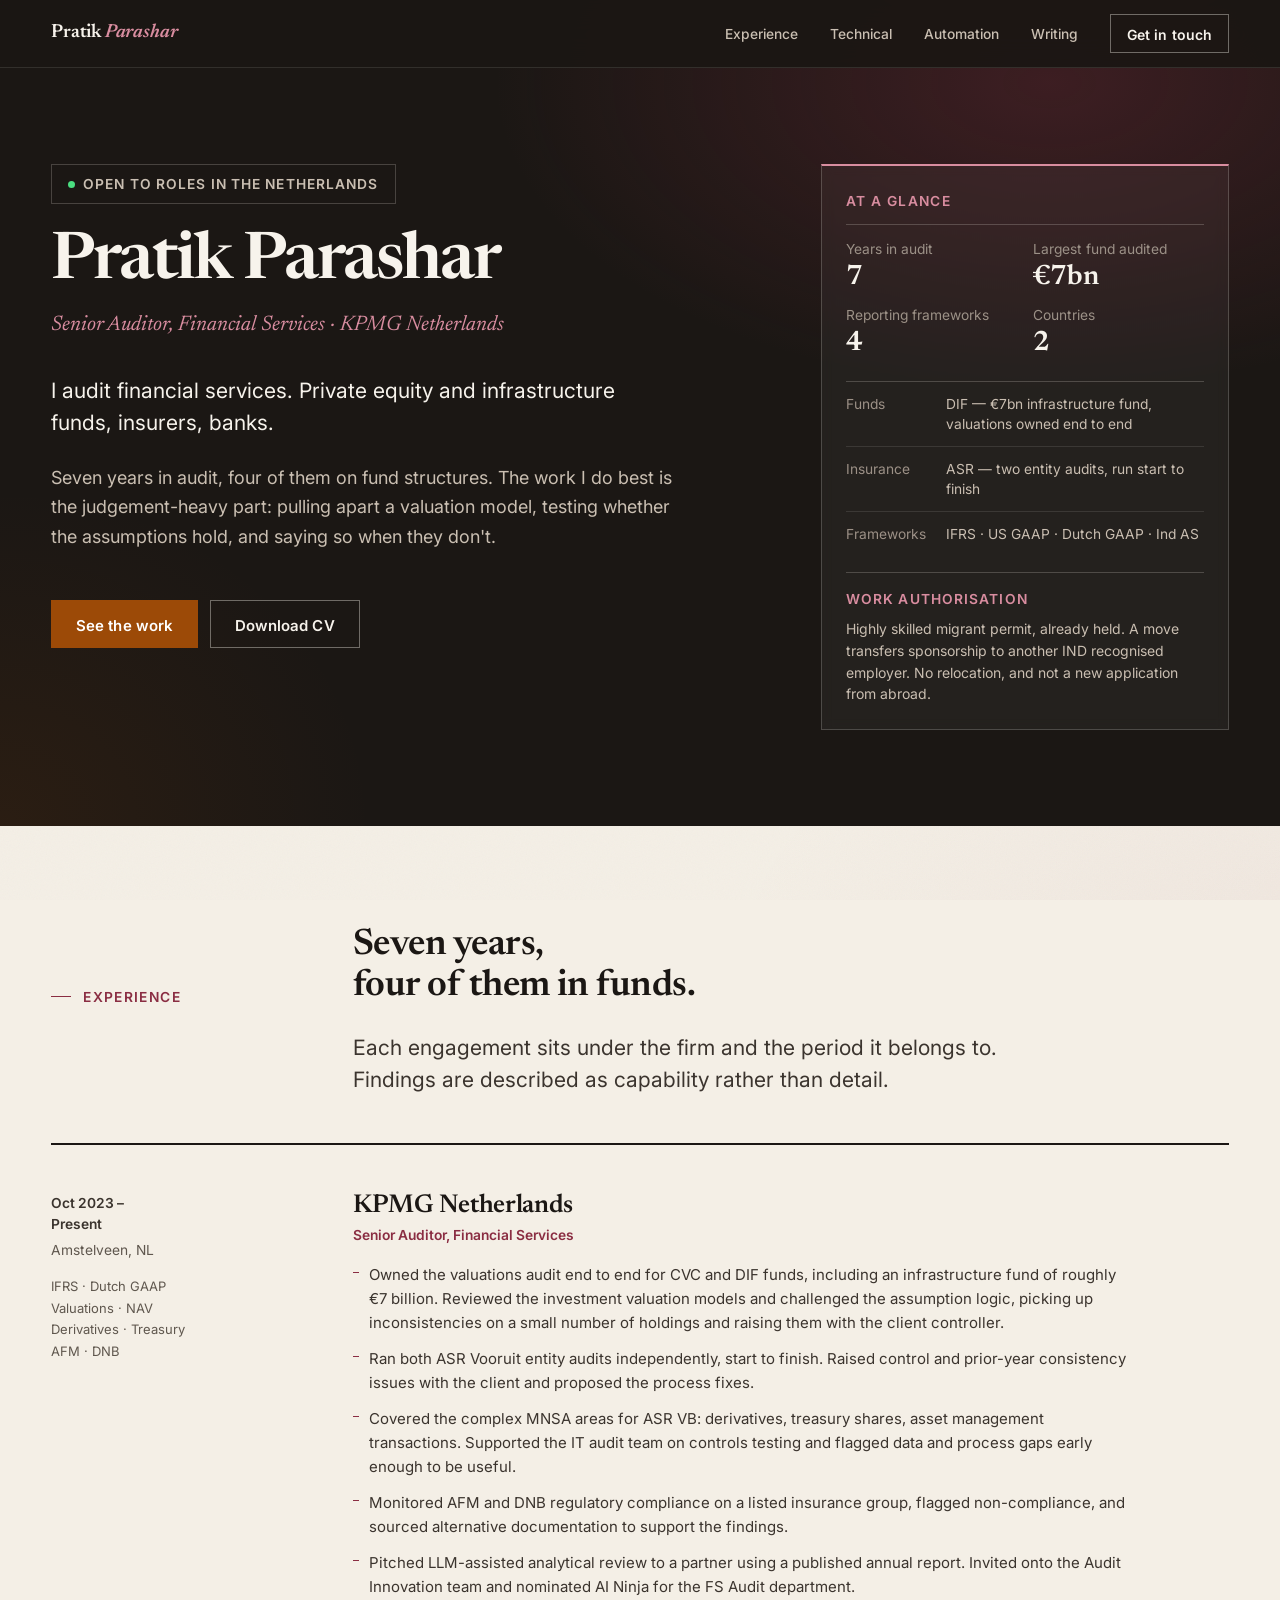
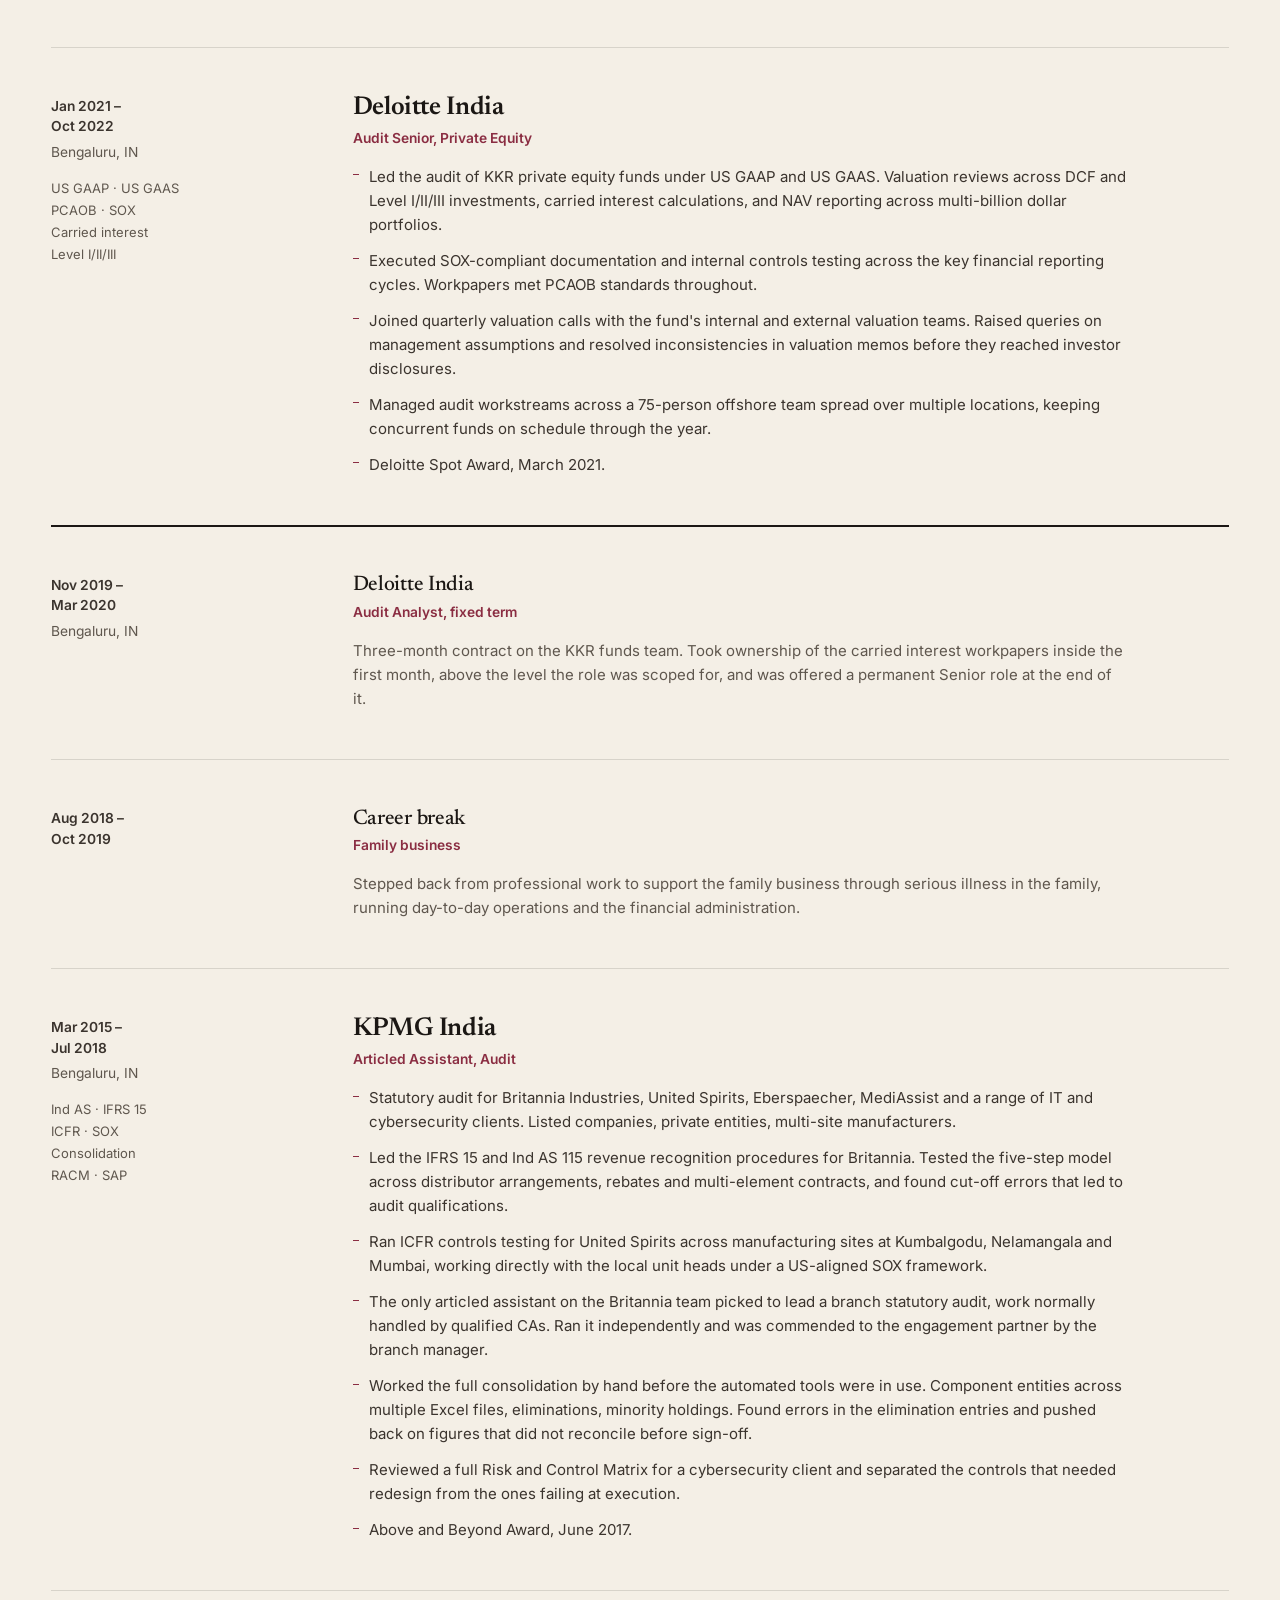
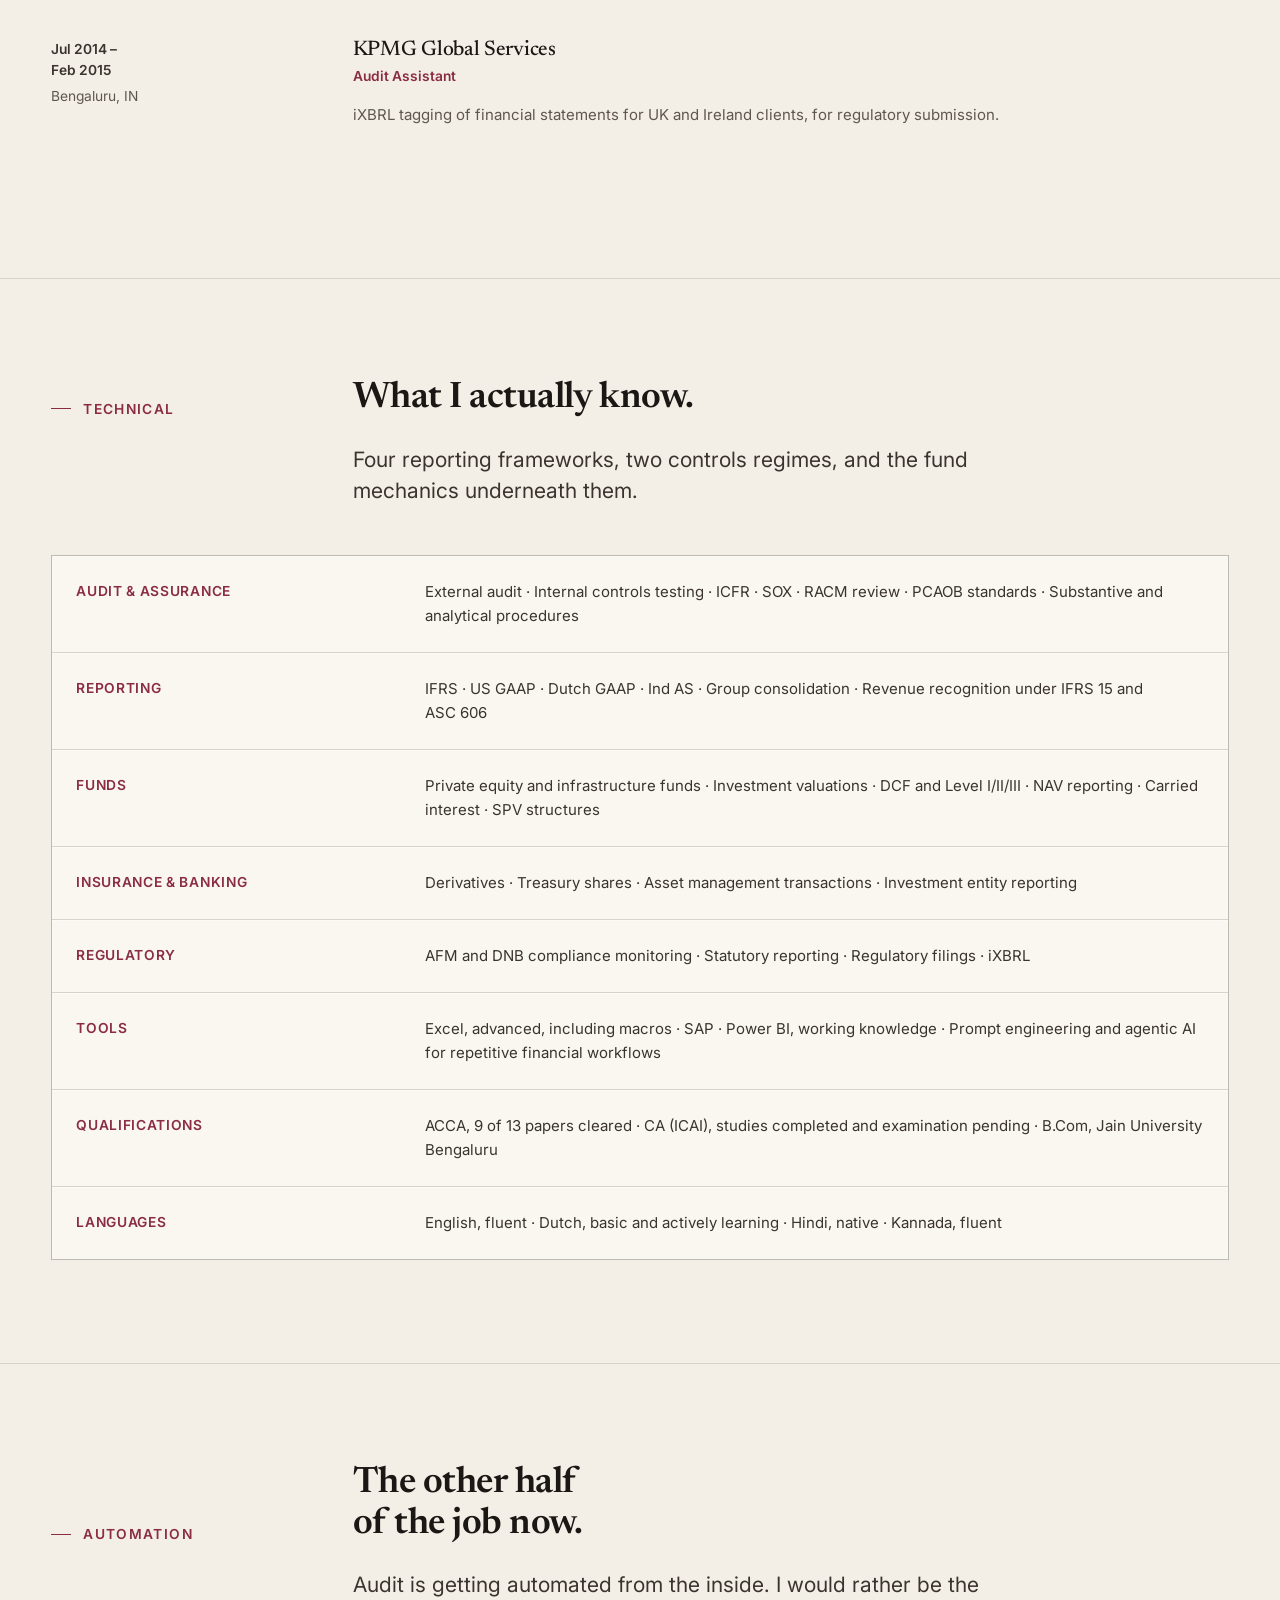
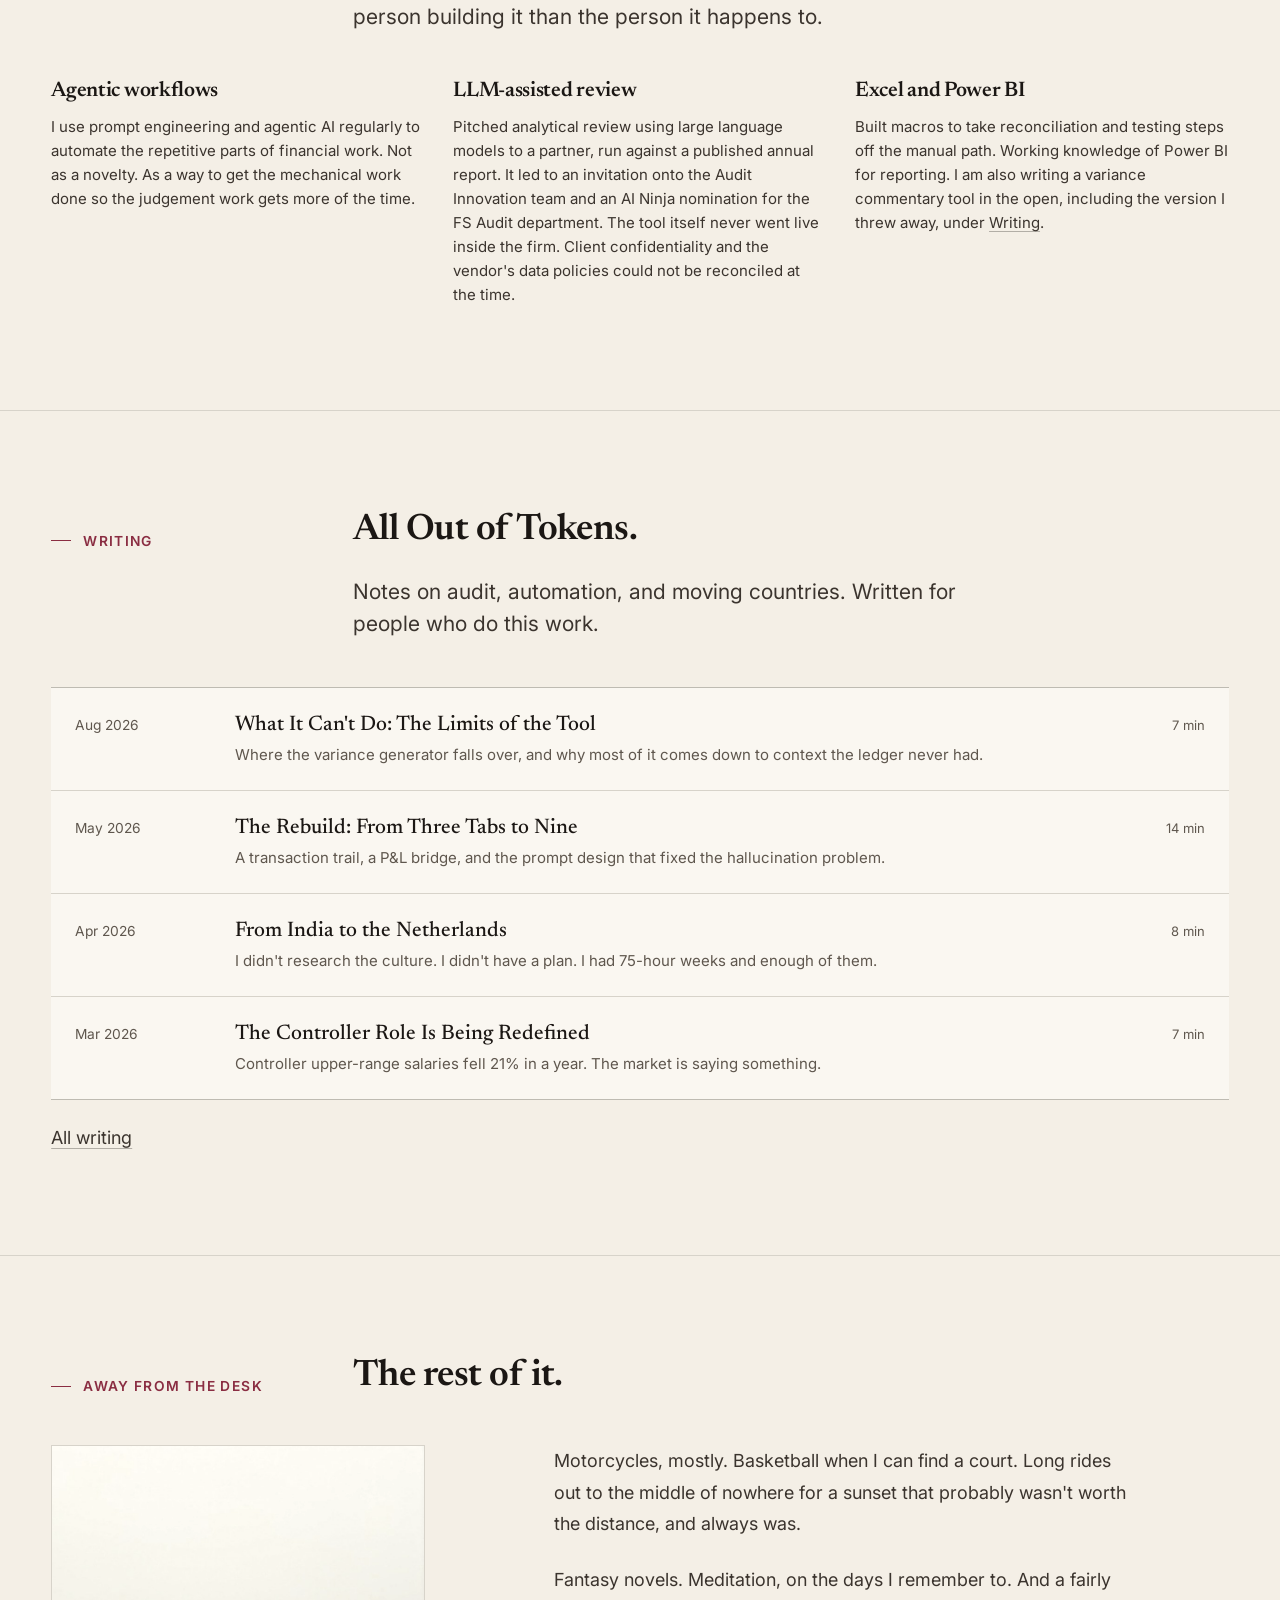
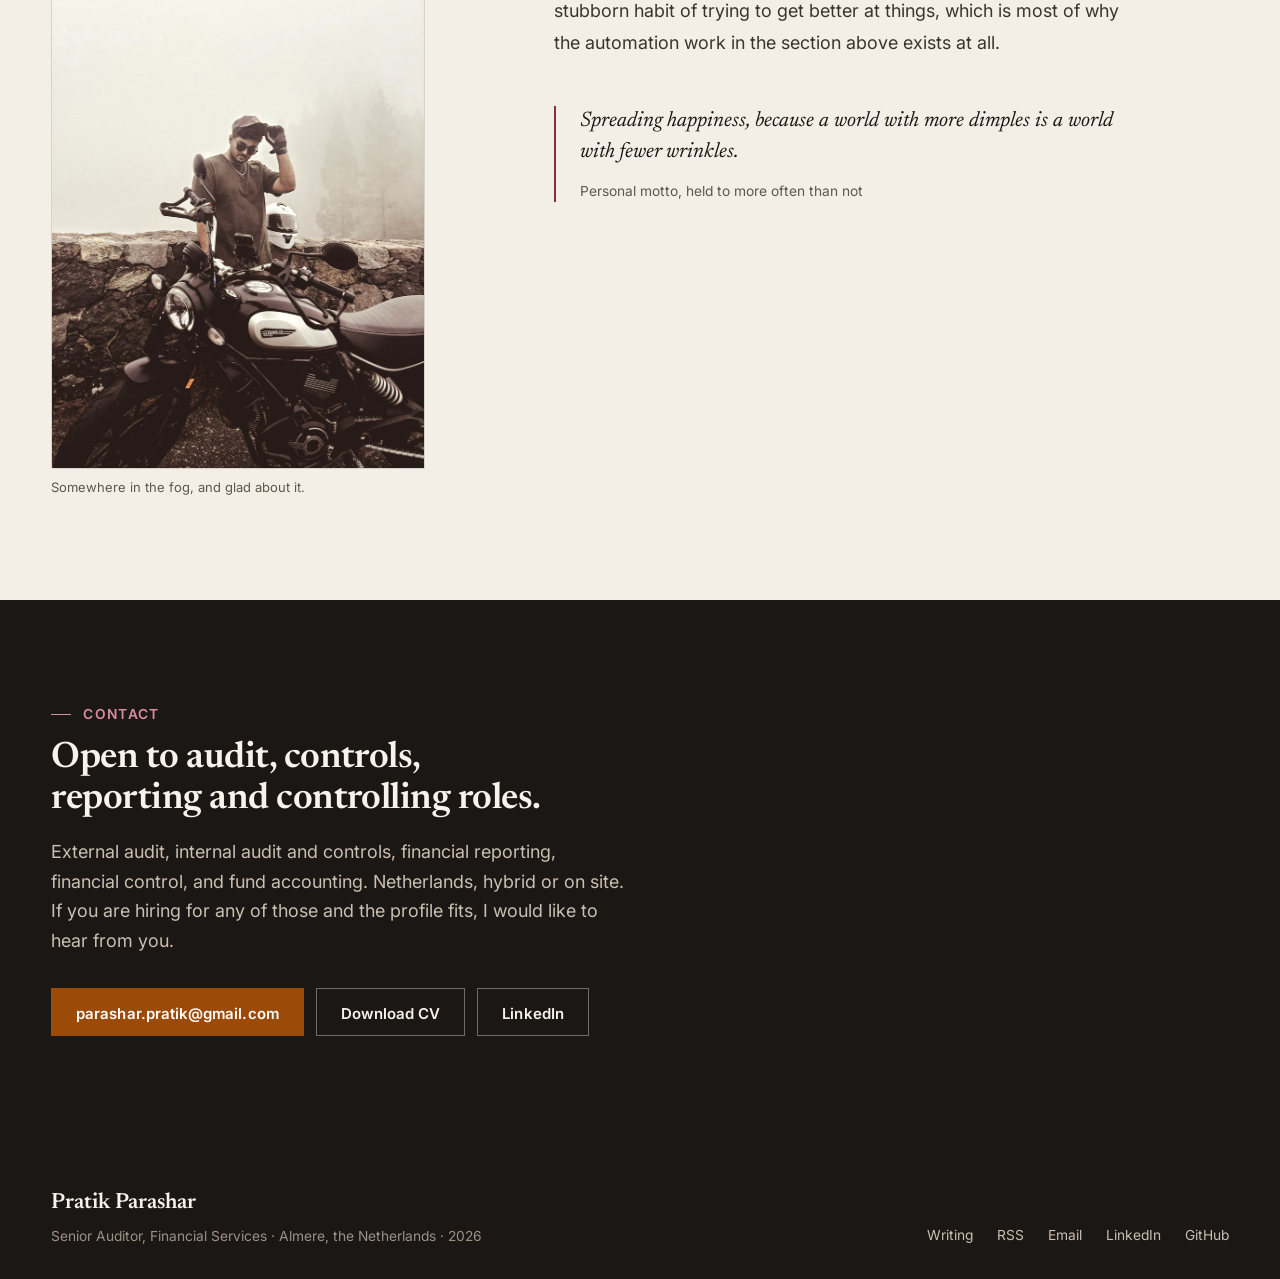
==== commit d9ed708c: "Audit fixes: hero rebuild, SEO gaps, target sizes, scroll-spy Acting on the full-stack and UX audit." ====
--- a/index.html
+++ b/index.html
@@ -4,7 +4,7 @@
   <meta charset="UTF-8" />
   <meta name="viewport" content="width=device-width, initial-scale=1.0" />
   <title>Pratik Parashar — Senior Auditor, Financial Services</title>
-  <meta name="description" content="Senior Auditor in KPMG Netherlands' Financial Services practice. Private equity and infrastructure funds, insurers and banks. IFRS, US GAAP, Dutch GAAP. Open to audit, controls, reporting and controlling roles in the Netherlands." />
+  <meta name="description" content="Senior Auditor in Financial Services at KPMG Netherlands. Seven years in audit, four on private equity and infrastructure funds. Based in Almere." />
   <link rel="canonical" href="https://alloutoftokens.com/" />
   <meta name="theme-color" content="#1b1714" />
 
@@ -41,31 +41,81 @@
     }
     .hero > * { position: relative; z-index: 1; }
 
-    .hero-badge { grid-column: 1 / -1; display: inline-flex; align-items: center; gap: var(--s-2); width: fit-content; border: 1px solid rgba(247,243,236,0.22); padding:var(--space-8) var(--space-16); margin-bottom: var(--s-6); }
+    /* Two columns, not a 12-col span. Row-spanning the card inside the shared
+       grid made the card's height size the text rows, which pushed the lede,
+       the sub and the buttons below the fold. Its own column means the taller
+       of the two sets the hero height and neither pushes the other. */
+    .hero-grid {
+      display: grid;
+      grid-template-columns: minmax(0, 1.75fr) minmax(0, 1fr);
+      column-gap: var(--space-56);
+      align-items: start;
+    }
+    @media (max-width: 1024px) { .hero-grid { grid-template-columns: minmax(0, 1fr); } }
+
+    .hero-badge { display: inline-flex; align-items: center; gap: var(--s-2); width: fit-content; border: 1px solid var(--rule-dark); padding:var(--space-8) var(--space-16); margin-bottom: var(--s-6); }
     .hero-badge span:last-child { font-size: var(--t--1); font-weight: 600; letter-spacing: 0.08em; text-transform: uppercase; color: var(--on-dark-2); }
     .hero-dot { width: 7px; height: 7px; border-radius: 50%; background: #4ade80; }
 
-    .hero-name { grid-column: 1 / 10; font-size: var(--t-4); line-height: 0.94; letter-spacing: -0.03em; color: var(--on-dark-1); margin-bottom: var(--s-4); }
-    .hero-role { grid-column: 1 / 10; font-family: var(--ff-display); font-size: var(--t-1); font-style: italic; color: var(--accent-lift); margin-bottom: var(--s-6); }
-    /* Both paragraphs share one span so they wrap to the same right edge.
+    .hero-name { font-size: var(--t-4); line-height: 0.94; letter-spacing: -0.03em; color: var(--on-dark-1); margin-bottom: var(--s-4); }
+    .hero-role { font-family: var(--ff-display); font-size: var(--t-1); font-style: italic; color: var(--accent-lift); margin-bottom: var(--s-6); }
+    /* Both paragraphs share one measure so they wrap to the same right edge.
        Three different measures was what read as "not aligned". */
-    .hero-lede { grid-column: 1 / 8; font-size: var(--t-1); line-height: 1.5; color: var(--on-dark-1); margin-bottom: var(--s-5); }
-    .hero-sub  { grid-column: 1 / 8; font-size: var(--t-0); line-height: 1.65; color: var(--on-dark-2); margin-bottom: var(--s-7); }
-    .hero-actions { grid-column: 1 / -1; display: flex; gap: var(--s-3); flex-wrap: wrap; margin-bottom: var(--s-9); }
-
-    /* Facts, not vibes. Every tile is an actual number. */
-    .facts { grid-column: 1 / -1; display: grid; grid-template-columns: repeat(4, 1fr); gap:1px; background: rgba(247,243,236,0.16); border-top: 1px solid rgba(247,243,236,0.16); }
-    /* Left padding so figures breathe off the divider; first cell stays flush
-       to the shell rail so the row still starts on the page's left edge. */
-    .fact { background: var(--ink); padding: var(--s-5) var(--s-5) var(--s-5) var(--s-5); }
-    .fact:first-child { padding-left: 0; }
-    .fact-num { font-family: var(--ff-display); font-size: clamp(1.75rem, 2.6vw, 2.375rem); font-weight: 600; color: var(--on-dark-1); line-height: 1; margin-bottom: var(--s-2); }
-    .fact-label { font-size: var(--t--1); color: var(--on-dark-3); line-height: 1.4; }
-
-    /* Work authorisation — the single biggest de-risker for a Dutch employer */
-    .authz { grid-column: 1 / -1; margin-top: var(--s-7); padding: var(--s-5); border: 1px solid rgba(247,243,236,0.20); border-left: 2px solid var(--accent-lift); max-width: 62ch; }
-    .authz-label { font-size: var(--t--1); font-weight: 600; letter-spacing: 0.08em; text-transform: uppercase; color: var(--accent-lift); margin-bottom: var(--s-2); }
-    .authz p { font-size: 0.9375rem; line-height: 1.6; color: var(--on-dark-2); }
+    .hero-lede { font-size: var(--t-1); line-height: 1.5; color: var(--on-dark-1); margin-bottom: var(--s-5); max-width: 46ch; }
+    .hero-sub  { font-size: var(--t-0); line-height: 1.65; color: var(--on-dark-2); margin-bottom: var(--s-7); max-width: 58ch; }
+    .hero-actions { display: flex; gap: var(--s-3); flex-wrap: wrap; }
+
+    /* AT A GLANCE — the right rail */
+    .hero-card {
+      align-self: start;
+      background: var(--surface-dark-raised);
+      border: 1px solid var(--rule-dark);
+      border-top: 2px solid var(--accent-lift);
+      padding: var(--space-24);
+      backdrop-filter: blur(6px); -webkit-backdrop-filter: blur(6px);
+    }
+    .hero-card-head {
+      font-size: var(--t--1); font-weight: 600; letter-spacing: 0.1em;
+      text-transform: uppercase; color: var(--accent-lift);
+      padding-bottom: var(--space-12); margin-bottom: var(--space-16);
+      border-bottom: 1px solid var(--rule-dark);
+    }
+    /* minmax(0,1fr) rather than 1fr: plain 1fr is minmax(auto,1fr), which lets
+       "Largest fund audited" set the column width and makes the row ragged. */
+    .hero-card-stats { display: grid; grid-template-columns: repeat(2, minmax(0, 1fr)); gap: var(--space-16); }
+    .hero-card-stats dt { font-size: var(--t--1); color: var(--on-dark-3); line-height: 1.3; }
+    .hero-card-stats dd {
+      font-family: var(--ff-display); font-size: 1.75rem; font-weight: 600;
+      color: var(--on-dark-1); line-height: 1; margin-top: var(--space-4);
+    }
+    .hero-card-rows { margin-top: var(--space-24); border-top: 1px solid var(--rule-dark); }
+    .hero-card-rows > div {
+      display: grid; grid-template-columns: 5.5rem 1fr; gap: var(--space-12);
+      padding: var(--space-12) 0; border-bottom: 1px solid var(--rule-dark-soft);
+      font-size: var(--t--1); line-height: 1.45;
+    }
+    .hero-card-rows > div:last-child { border-bottom: none; }
+    .hero-card-rows span:first-child { color: var(--on-dark-3); }
+    .hero-card-rows span:last-child  { color: var(--on-dark-2); }
+    .hero-card-authz {
+      margin-top: var(--space-16); padding-top: var(--space-16);
+      border-top: 1px solid var(--rule-dark);
+      font-size: 0.875rem; line-height: 1.55; color: var(--on-dark-2);
+    }
+    .hero-card-authz strong {
+      display: block; color: var(--accent-lift); font-weight: 600;
+      font-size: var(--t--1); letter-spacing: 0.08em;
+      text-transform: uppercase; margin-bottom: var(--space-8);
+    }
+    /* Below the two-column threshold the rail returns to the single flow. */
+    @media (max-width: 1024px) {
+      .hero-card { margin-top: var(--space-40); }
+      .hero-card-stats { grid-template-columns: repeat(4, minmax(0, 1fr)); }
+    }
+    @media (max-width: 560px) {
+      .hero-card-stats { grid-template-columns: repeat(2, minmax(0, 1fr)); gap: var(--space-20); }
+      .hero-card-rows > div { grid-template-columns: 1fr; gap: var(--space-4); }
+    }
 
     /* EXPERIENCE — meta rail carries dates and the standards sidenote */
     .role { padding-block: var(--s-7); border-top: 1px solid var(--rule-soft); row-gap: var(--s-4); }
@@ -91,6 +141,30 @@
       .role-tags { flex-direction: row; flex-wrap: wrap; gap: var(--s-2); }
     }
 
+
+    /* Experience runs 5.5 screens on a phone. The four earlier entries collapse
+       there. `open` is in the markup and only removed by JS on small screens,
+       so nothing is hidden from a reader without JS, or from search. */
+    .roles-earlier { grid-column: 1 / -1; }
+    .roles-earlier > summary { display: none; }
+    .roles-earlier[open] > summary { display: none; }
+    @media (max-width: 768px) {
+      .roles-earlier > summary,
+      .roles-earlier[open] > summary {
+        display: flex; align-items: baseline; justify-content: space-between;
+        gap: var(--s-4); list-style: none; cursor: pointer;
+        padding-block: var(--s-5); border-top: 1px solid var(--rule-soft);
+        min-height: 44px;
+      }
+      .roles-earlier > summary::-webkit-details-marker { display: none; }
+      .roles-earlier-label {
+        font-size: var(--t--1); font-weight: 600; letter-spacing: 0.06em;
+        text-transform: uppercase; color: var(--accent);
+      }
+      .roles-earlier-label::after { content: ' 93'; }
+      .roles-earlier[open] .roles-earlier-label::after { content: ' 91'; }
+      .roles-earlier-meta { font-size: var(--t--1); color: var(--ink-3); }
+    }
     /* TECHNICAL — the depth he wants foregrounded */
     .tech { row-gap:1px; background: var(--rule-soft); border: 1px solid var(--rule-soft); }
     .tech-row { grid-column: 1 / -1; display: grid; grid-template-columns: 1fr 2.4fr; gap: var(--s-5); background: var(--surface-2); padding: var(--s-5); }
@@ -107,6 +181,9 @@
 
     /* WRITING — .posts / .post-row now live in styles.css (shared with writing.html) */
     .posts .post-row { grid-column: 1 / -1; }
+    .writing-more { margin-top: var(--s-5); }
+    /* standalone link, so it needs the 24px target the inline ones are exempt from */
+    .writing-more a { display: inline-flex; align-items: center; min-height: 24px; }
 
     /* PERSONAL — placed late, after the technical proof has landed */
     .personal-photo { grid-column: 1 / 5; }
@@ -136,6 +213,7 @@
     }
 
     /* CONTACT */
+    .contact-eyebrow { grid-column: 1 / -1; margin-bottom: var(--s-4); }
     .contact-h { grid-column: 1 / 9; font-size: var(--t-3); color: var(--on-dark-1); margin-bottom: var(--s-4); }
     .contact-p { grid-column: 1 / 7; font-size: var(--t-0); line-height: 1.65; color: var(--on-dark-2); margin-bottom: var(--s-6); }
     .contact-actions { grid-column: 1 / -1; display: flex; gap: var(--s-3); flex-wrap: wrap; }
@@ -191,35 +269,49 @@
 
     <!-- HERO -->
     <header class="hero on-ink" id="hero">
-      <div class="shell grid">
-        <div class="hero-badge">
-          <span class="hero-dot pulse" aria-hidden="true"></span>
-          <span>Open to roles in the Netherlands</span>
-        </div>
-
-        <h1 class="hero-name">Pratik Parashar</h1>
-        <p class="hero-role">Senior Auditor, Financial Services &middot; KPMG Netherlands</p>
-
-        <p class="hero-lede">I audit financial services. Private equity and infrastructure funds, insurers, banks.</p>
-        <p class="hero-sub">Seven years in audit. Four of them on fund structures: valuations, NAV, carried interest, Level&nbsp;I/II/III investments. The three before that were broad statutory audit across consumer goods, spirits, automotive, retail and technology, in India and for UK and Ireland clients. The work I do best is the judgement-heavy part. Pulling apart a valuation model, testing whether the assumptions hold, and saying so when they don't.</p>
-
-        <div class="hero-actions">
-          <a href="#experience" class="btn btn--primary">See the work</a>
-          <a href="Pratik_Parashar_CV.pdf" class="btn btn--on-ink" download>Download CV</a>
-          <a href="#contact" class="btn btn--on-ink">Get in touch</a>
-        </div>
-
-        <div class="facts">
-          <div class="fact"><div class="fact-num">7</div><div class="fact-label">Years in audit</div></div>
-          <div class="fact"><div class="fact-num">&euro;7bn</div><div class="fact-label">Largest fund audited</div></div>
-          <div class="fact"><div class="fact-num">4</div><div class="fact-label">Reporting frameworks</div></div>
-          <div class="fact"><div class="fact-num">2</div><div class="fact-label">Countries</div></div>
-        </div>
-
-        <div class="authz">
-          <div class="authz-label">Work authorisation</div>
-          <p>Already living and working in the Netherlands on a highly skilled migrant permit. A move means transferring the sponsorship to another IND recognised employer. It is not a new application from abroad, and no relocation is involved.</p>
-        </div>
+      <div class="shell hero-grid">
+        <div class="hero-main">
+          <div class="hero-badge">
+            <span class="hero-dot pulse" aria-hidden="true"></span>
+            <span>Open to roles in the Netherlands</span>
+          </div>
+
+          <h1 class="hero-name">Pratik Parashar</h1>
+          <p class="hero-role">Senior Auditor, Financial Services &middot; KPMG Netherlands</p>
+
+          <p class="hero-lede">I audit financial services. Private equity and infrastructure funds, insurers, banks.</p>
+          <p class="hero-sub">Seven years in audit, four of them on fund structures. The work I do best is the judgement-heavy part: pulling apart a valuation model, testing whether the assumptions hold, and saying so when they don't.</p>
+
+          <div class="hero-actions">
+            <a href="#experience" class="btn btn--primary">See the work</a>
+            <a href="Pratik_Parashar_CV.pdf" class="btn btn--on-ink" download>Download CV</a>
+          </div>
+        </div>
+
+        <!-- Right rail. Carries the numbers and the permit status that used to
+             sit below the fold at every desktop width, and fills the 43% of the
+             hero canvas that was empty beside the text column. -->
+        <aside class="hero-card" aria-label="At a glance">
+          <div class="hero-card-head">At a glance</div>
+
+          <dl class="hero-card-stats">
+            <div><dt>Years in audit</dt><dd>7</dd></div>
+            <div><dt>Largest fund audited</dt><dd>&euro;7bn</dd></div>
+            <div><dt>Reporting frameworks</dt><dd>4</dd></div>
+            <div><dt>Countries</dt><dd>2</dd></div>
+          </dl>
+
+          <div class="hero-card-rows">
+            <div><span>Funds</span><span>DIF &mdash; &euro;7bn infrastructure fund, valuations owned end to end</span></div>
+            <div><span>Insurance</span><span>ASR &mdash; two entity audits, run start to finish</span></div>
+            <div><span>Frameworks</span><span>IFRS &middot; US&nbsp;GAAP &middot; Dutch&nbsp;GAAP &middot; Ind&nbsp;AS</span></div>
+          </div>
+
+          <div class="hero-card-authz">
+            <strong>Work authorisation</strong>
+            Highly skilled migrant permit, already held. A move transfers sponsorship to another IND recognised employer. No relocation, and not a new application from abroad.
+          </div>
+        </aside>
       </div>
     </header>
 
@@ -280,6 +372,8 @@
           </div>
         </article>
 
+        <details class="roles-earlier" open>
+          <summary><span class="roles-earlier-label">Earlier roles</span><span class="roles-earlier-meta">2014&ndash;2020 &middot; 4 entries</span></summary>
         <article class="grid role role--quiet reveal">
           <div class="role-meta">
             <div class="role-date">Nov 2019 &ndash;<br>Mar 2020</div>
@@ -340,6 +434,7 @@
             <p>iXBRL tagging of financial statements for UK and Ireland clients, for regulatory submission.</p>
           </div>
         </article>
+        </details>
       </div>
     </section>
 
@@ -398,28 +493,28 @@
           <p class="lede reveal">Notes on audit, automation, and moving countries. Written for people who do this work.</p>
         </div>
         <div class="grid posts reveal">
+          <a class="post-row" href="blog-variance-5.html">
+            <span class="post-date">Aug 2026</span>
+            <span><span class="post-title">What It Can't Do: The Limits of the Tool</span><span class="post-note">Where the variance generator falls over, and why most of it comes down to context the ledger never had.</span></span>
+            <span class="post-read">7 min</span>
+          </a>
           <a class="post-row" href="blog-variance-4.html">
             <span class="post-date">May 2026</span>
             <span><span class="post-title">The Rebuild: From Three Tabs to Nine</span><span class="post-note">A transaction trail, a P&amp;L bridge, and the prompt design that fixed the hallucination problem.</span></span>
             <span class="post-read">14 min</span>
+          </a>
+          <a class="post-row" href="blog-india-nl.html">
+            <span class="post-date">Apr 2026</span>
+            <span><span class="post-title">From India to the Netherlands</span><span class="post-note">I didn't research the culture. I didn't have a plan. I had 75-hour weeks and enough of them.</span></span>
+            <span class="post-read">8 min</span>
           </a>
           <a class="post-row" href="blog-controller.html">
             <span class="post-date">Mar 2026</span>
             <span><span class="post-title">The Controller Role Is Being Redefined</span><span class="post-note">Controller upper-range salaries fell 21% in a year. The market is saying something.</span></span>
             <span class="post-read">7 min</span>
           </a>
-          <a class="post-row" href="blog-india-nl.html">
-            <span class="post-date">Apr 2026</span>
-            <span><span class="post-title">From India to the Netherlands</span><span class="post-note">I didn't research the culture. I didn't have a plan. I had 75-hour weeks and enough of them.</span></span>
-            <span class="post-read">8 min</span>
-          </a>
-          <a class="post-row" href="blog-ai-agents.html">
-            <span class="post-date">Mar 2026</span>
-            <span><span class="post-title">Why I Pitched AI Agents at Work</span><span class="post-note">A 40-hour job done in 40 minutes, and what happened after I showed people.</span></span>
-            <span class="post-read">6 min</span>
-          </a>
-        </div>
-        <p style="margin-top: var(--s-5);"><a href="writing.html" class="link-quiet">All writing</a></p>
+        </div>
+        <p class="writing-more"><a href="writing.html" class="link-quiet">All writing</a></p>
       </div>
     </section>
 
@@ -450,7 +545,7 @@
     <!-- CONTACT -->
     <section class="section section--ink on-ink" id="contact">
       <div class="shell grid">
-        <p class="eyebrow" style="grid-column: 1 / -1; margin-bottom: var(--s-4);">Contact</p>
+        <p class="eyebrow contact-eyebrow">Contact</p>
         <h2 class="contact-h">Open to audit, controls,<br>reporting and controlling roles.</h2>
         <p class="contact-p">External audit, internal audit and controls, financial reporting, financial control, and fund accounting. Netherlands, hybrid or on site. If you are hiring for any of those and the profile fits, I would like to hear from you.</p>
         <div class="contact-actions">
@@ -483,7 +578,8 @@
 
   <script>
     document.documentElement.classList.add('js');
-    document.getElementById('year').textContent = new Date().getFullYear();
+    var yearEl = document.getElementById('year');
+    if (yearEl) yearEl.textContent = new Date().getFullYear();
 
     (function () {
       var nav = document.getElementById('mainNav');
@@ -542,6 +638,79 @@
         });
       }, { threshold: 0.06, rootMargin: '0px 0px -40px 0px' });
       Array.prototype.forEach.call(els, function (el) { obs.observe(el); });
+    })();
+
+    // Collapse the earlier roles on small screens only. The markup ships open,
+    // so this can only ever remove content that JS is present to restore.
+    (function () {
+      var d = document.querySelector('.roles-earlier');
+      if (!d) return;
+      var mq = matchMedia('(max-width: 768px)');
+      var touched = false;
+      function apply() {
+        if (mq.matches) { if (!touched) { d.open = false; touched = true; } }
+        else { d.open = true; touched = false; }
+      }
+      apply();
+      mq.addEventListener ? mq.addEventListener('change', apply) : mq.addListener(apply);
+    })();
+
+    // Scroll-spy on the primary nav. The nav carries four in-page anchors and
+    // gave no feedback about which section you were in; the blog pages already
+    // did this for their table of contents, so this is the same idea applied
+    // to the one nav that every visitor uses.
+    (function () {
+      // :not(.btn) — "Get in touch" is an action, not a section marker, and
+      // marking it aria-current made a screen reader announce the CTA as the
+      // current location.
+      var links = [].slice.call(document.querySelectorAll(
+        '.nav-links > li > a:not(.btn)[href^="#"], .mobile-menu a:not(.btn)[href^="#"]'));
+      if (!links.length || !('IntersectionObserver' in window)) return;
+
+      var byId = {};
+      var sections = [];
+      links.forEach(function (a) {
+        var id = a.getAttribute('href').slice(1);
+        var sec = document.getElementById(id);
+        if (!sec) return;
+        (byId[id] = byId[id] || []).push(a);
+        if (sections.indexOf(sec) === -1) sections.push(sec);
+      });
+      if (!sections.length) return;
+
+      var current = null;
+      function mark(id) {
+        if (id === current) return;
+        current = id;
+        links.forEach(function (a) { a.removeAttribute('aria-current'); });
+        (byId[id] || []).forEach(function (a) { a.setAttribute('aria-current', 'true'); });
+      }
+
+      // Containment, not last-passed. Last-passed kept "Automation" lit all the
+      // way through Writing and Personal, because neither has a nav entry, and
+      // a nav that claims you are somewhere you are not is worse than a nav
+      // that admits it does not know.
+      function pick() {
+        var line = window.innerHeight * 0.3;
+        var hit = null;
+        sections.forEach(function (s) {
+          var r = s.getBoundingClientRect();
+          if (r.top <= line && r.bottom > line) hit = s;
+        });
+        if (!hit || window.scrollY < 40) {
+          if (current !== null) {
+            current = null;
+            links.forEach(function (a) { a.removeAttribute('aria-current'); });
+          }
+          return;
+        }
+        mark(hit.id);
+      }
+
+      var obs = new IntersectionObserver(pick, { rootMargin: '-30% 0px -60% 0px', threshold: 0 });
+      sections.forEach(function (s) { obs.observe(s); });
+      window.addEventListener('scroll', pick, { passive: true });
+      pick();
     })();
 
     // Scroll to top
--- a/styles.css
+++ b/styles.css
@@ -44,7 +44,12 @@
   /* --- Rules. Two weights, both above the 3:1 non-text floor. --- */
   --rule-strong: rgba(27,23,20,0.30);
   --rule-soft:   rgba(27,23,20,0.13);
-  --rule-dark:   rgba(247,243,236,0.20);
+  /* On dark. The audit found 18 distinct alpha values doing this one job,
+     built on two different base creams. These three are the whole vocabulary:
+     a visible hairline, a barely-there divider, and a raised panel fill. */
+  --rule-dark:      rgba(247,243,236,0.20);
+  --rule-dark-soft: rgba(247,243,236,0.11);
+  --surface-dark-raised: rgba(247,243,236,0.045);
 
   /* --- Type --- */
   --ff-display: 'Newsreader', Georgia, 'Times New Roman', serif;
@@ -167,6 +172,9 @@
 @supports not (text-box: trim-both cap alphabetic) {
   h1, h2, h3 { margin-block-start: -0.06em; }
 }
+
+a, button, [role="button"], summary, label[for],
+.screenshot-slot.expandable img { cursor: pointer; }
 
 a { color: inherit; }
 img { max-width: 100%; height: auto; display: block; }
@@ -337,7 +345,7 @@
 .btn--on-ink          { border-color: rgba(247,243,236,0.38); color: var(--on-dark-1); background: transparent; }
 .section--ink .btn--secondary:hover,
 .site-nav.on-ink .btn--secondary:hover,
-.btn--on-ink:hover    { border-color: var(--on-dark-1); background: rgba(247,243,236,0.07); }
+.btn--on-ink:hover    { border-color: var(--on-dark-1); background: var(--surface-dark-raised); }
 
 .btn--sm { font-size: 0.875rem; padding:var(--space-12) var(--space-16) var(--space-8); }
 @media (pointer: coarse) { .btn--sm { min-height: 44px; } }
@@ -371,7 +379,7 @@
 .site-nav.scrolled { border-bottom-color: var(--rule-soft); }
 .site-nav.on-ink {
   background: rgba(27,23,20,0.94);
-  border-bottom-color: rgba(247,243,236,0.12);
+  border-bottom-color: var(--rule-dark-soft);
 }
 .site-nav__inner {
   max-width: var(--shell); margin-inline: auto; padding-inline: var(--pad);
@@ -404,8 +412,14 @@
 }
 .nav-links > li > a:not(.btn):hover { color: var(--accent); }
 .nav-links > li > a:not(.btn):hover::after { transform: scaleX(1); }
+/* Active section (scroll-spy on the homepage) and active page (everywhere
+   else). Same treatment, so "where am I" reads the same across the site. */
+.nav-links > li > a:not(.btn)[aria-current] { color: var(--accent); }
+.nav-links > li > a:not(.btn)[aria-current]::after { transform: scaleX(1); }
 .site-nav.on-ink .nav-links > li > a:not(.btn) { color: var(--on-dark-2); }
-.site-nav.on-ink .nav-links > li > a:not(.btn):hover { color: var(--on-dark-1); }
+.site-nav.on-ink .nav-links > li > a:not(.btn):hover,
+.site-nav.on-ink .nav-links > li > a:not(.btn)[aria-current] { color: var(--on-dark-1); }
+.mobile-menu a[aria-current] { color: var(--accent); }
 
 .nav-toggle {
   display: none; flex-direction: column; gap:var(--space-4);
@@ -457,40 +471,42 @@
 .site-footer .f-links a {
   font-size: var(--t--1); color: var(--on-dark-2); text-decoration: none;
   border-bottom: 1px solid transparent; transition: color var(--dur-base), border-color var(--dur-base);
+  /* WCAG 2.2 AA 2.5.8: these were 21px tall */
+  display: inline-flex; align-items: center; min-height: 24px;
 }
 .site-footer .f-links a:hover { color: var(--on-dark-1); border-bottom-color: var(--accent-lift); }
 
 /* --------------------------------------------------------------------------
    9. Post navigation
-   NOTE: scoped hard, and the blog pages' bare `nav{}` rule is neutralised
-   here because it was clamping this to 60px and forcing sticky.
-   -------------------------------------------------------------------------- */
-nav.post-nav {
-  position: static !important;
-  height: auto !important;
-  padding: 0 !important;
-  background: transparent !important;
-  border-bottom: none !important;
+   -------------------------------------------------------------------------- */
+.post-nav {
   display: grid;
   grid-template-columns: 1fr 1fr;
-  gap:1px;
-  margin-top: var(--s-9);
+  gap: 1px;
+  /* was --s-9 (96px), which stacked on the author card's 64px and the post
+     body's 80px for a ~240px void before the footer */
+  margin-top: var(--space-48);
+  background: var(--rule-soft);
   border-top: 1px solid var(--rule-soft);
 }
-nav.post-nav a {
-  background: var(--surface-2); padding: var(--s-5);
+.post-nav a {
+  background: var(--surface-2);
+  padding: var(--space-28) var(--space-24);
   text-decoration: none; color: var(--ink-1);
-  display: flex; flex-direction: column; gap: var(--s-2);
+  display: flex; flex-direction: column; gap: var(--space-8);
+  justify-content: flex-start;
   transition: background var(--dur-base) var(--ease-out);
 }
-nav.post-nav a:hover { background: var(--surface-3); }
-nav.post-nav a.next { text-align: right; align-items: flex-end; }
-nav.post-nav .pn-dir { font-size: var(--t--1); font-weight: 600; letter-spacing: 0.08em; text-transform: uppercase; color: var(--accent); }
-nav.post-nav .pn-title { font-family: var(--ff-display); font-size: 1.125rem; font-weight: 500; line-height: 1.3; }
-nav.post-nav .pn-empty { background: transparent; }
+.post-nav a:hover { background: var(--surface-3); }
+.post-nav a.next { text-align: right; align-items: flex-end; }
+.post-nav .pn-dir { font-size: var(--t--1); font-weight: 600; letter-spacing: 0.08em; text-transform: uppercase; color: var(--accent); }
+.post-nav .pn-title { font-family: var(--ff-display); font-size: 1.125rem; font-weight: 500; line-height: 1.3; }
+/* Ends of the chain link to the index instead of collapsing to an empty
+   cell, so every post shows two equal-height destinations. */
+.post-nav a.pn-index .pn-title { color: var(--ink-2); font-style: italic; }
 @media (max-width: 768px) {
-  nav.post-nav { grid-template-columns: 1fr; }
-  nav.post-nav a.next { text-align: left; align-items: flex-start; }
+  .post-nav { grid-template-columns: 1fr; }
+  .post-nav a.next { text-align: left; align-items: flex-start; }
 }
 
 /* --------------------------------------------------------------------------
@@ -537,7 +553,11 @@
 .article-wrap .hero-date { font-family: var(--ff-sans); font-size: var(--t--1); color: var(--ink-3); letter-spacing: 0; }
 .article-wrap .tag,
 .article-wrap .tag-series { font-family: var(--ff-sans); font-size: var(--t--1); font-weight: 600; letter-spacing: 0.06em; padding:var(--space-4) var(--space-12); }
-.article-wrap .back-link { font-family: var(--ff-sans); font-size: var(--t--1); color: var(--ink-3); }
+.article-wrap .back-link {
+  font-family: var(--ff-sans); font-size: var(--t--1); color: var(--ink-3);
+  /* WCAG 2.2 AA 2.5.8 — standalone link, so the 24px minimum applies */
+  display: inline-flex; align-items: center; min-height: 24px;
+}
 .article-wrap .back-link:hover { color: var(--accent); }
 .article-wrap .pull-quote p { font-family: var(--ff-display); font-weight: 400; color: var(--ink-1); }
 .article-wrap .author-card .name { font-family: var(--ff-display); font-size: 1.25rem; font-weight: 600; color: var(--on-dark-1); }
@@ -551,6 +571,51 @@
 
 /* was 10px at 2.96:1. The colour was fine; an inherited opacity was diluting it. */
 .expand-hint { color: var(--ink-3) !important; font-size: 0.8125rem !important; opacity: 1 !important; }
+/* --------------------------------------------------------------------------
+   Lightbox. Lived inline on two posts only; promoted here so every page
+   can expand an image (screenshots, and now the author photo).
+   -------------------------------------------------------------------------- */
+.lightbox {
+  position: fixed; inset: 0; z-index: 9998;
+  background: rgba(20, 17, 15, 0.93);
+  backdrop-filter: blur(3px); -webkit-backdrop-filter: blur(3px);
+  display: none; align-items: center; justify-content: center;
+  padding: var(--space-40); cursor: zoom-out;
+}
+.lightbox.open { display: flex; }
+/* No width cap: the screenshots are 1400px wide and the whole point of opening
+   one is to read it. max-height keeps tall images inside the viewport. */
+.lightbox img {
+  max-width: 100%; max-height: 100%;
+  object-fit: contain; cursor: zoom-out;
+  box-shadow: 0 8px 60px rgba(0, 0, 0, 0.45);
+}
+.lightbox-close {
+  position: absolute; top: var(--space-24); right: var(--space-32);
+  font-family: var(--ff-sans); font-size: var(--t--1); font-weight: 600;
+  letter-spacing: 0.1em; text-transform: uppercase;
+  color: var(--on-dark-1); background: none;
+  border: 1px solid var(--rule-dark);
+  padding: var(--space-8) var(--space-16); cursor: pointer;
+  transition: border-color var(--dur-base) var(--ease-out),
+              color var(--dur-base) var(--ease-out);
+}
+.lightbox-close:hover { border-color: var(--accent-lift); color: var(--accent-lift); }
+.lightbox-caption {
+  position: absolute; bottom: var(--space-24); left: 50%;
+  transform: translateX(-50%);
+  font-size: var(--t--1); color: var(--on-dark-2);
+  max-width: 60ch; text-align: center;
+}
+@media (max-width: 540px) {
+  .lightbox { padding: var(--space-16); }
+  .lightbox-close { top: var(--space-12); right: var(--space-16); }
+}
+
+/* Author photo is expandable */
+.author-card img { cursor: zoom-in; }
+.author-card img:focus-visible { outline: 2px solid var(--accent-lift); outline-offset: 3px; }
+
 /* Wide data tables scroll inside their own container instead of breaking
    the page. The commentary demo table needs ~394px and was pushing the
    document 55px past a 360px viewport. */
@@ -587,7 +652,7 @@
 .series-post.upcoming .post-num,
 .series-post.upcoming .post-label { color: var(--on-dark-3) !important; }
 .series-nav-posts a.series-post { text-decoration: none; display: block; transition: background var(--dur-base) var(--ease-out); }
-.series-nav-posts a.series-post:hover { background: rgba(247,243,236,0.16); }
+.series-nav-posts a.series-post:hover { background: var(--rule-dark-soft); }
 
 .flow-node-label { color: var(--on-dark-2) !important; }
 .flow-box.active { background: var(--accent-deep) !important; border-color: var(--accent-deep) !important; color: var(--paper) !important; }
@@ -642,17 +707,20 @@
   display: block; height: 100%; width: 100%;
   background: var(--accent);
   transform: scaleX(0); transform-origin: left;
+  /* linear, not --ease-out: a progress bar that eases reads as inaccurate */
   transition: transform var(--dur-fast) linear;
 }
 
 /* Margin table of contents. Only where the gutter is genuinely wide enough:
    article half-width is 380, so 50% - 620 leaves ~40px clearance at 1400. */
 .toc { display: none; }
+/* :not([hidden]) matters — the !important below would otherwise beat the
+   hidden attribute and render a bare label on posts with under 4 headings */
 @media (min-width: 1400px) {
-  .toc {
-    display: block; position: fixed;
+  .toc:not([hidden]) {
+    display: block !important; position: fixed !important;
     top: calc(var(--nav-h) + var(--s-7));
-    left: calc(50% - 620px); width: 200px;
+    left: calc(50% - (var(--shell) / 2) + var(--pad)); width: 200px;
     max-height: calc(100vh - var(--nav-h) - var(--s-9));
     overflow-y: auto; z-index: 400;
   }
@@ -680,7 +748,7 @@
 .post-body h2 { position: relative; }
 .heading-link {
   position: absolute; left: -1.6em; top: 50%; transform: translateY(-40%);
-  width: 1.2em; height: 1.2em; display: inline-flex;
+  width: 1.2em; height: 1.2em; min-width: 24px; min-height: 24px; display: inline-flex;
   align-items: center; justify-content: center;
   border: none; background: none; padding: 0; cursor: pointer;
   font-family: var(--ff-sans); font-size: 0.7em; color: var(--ink-3);
@@ -721,7 +789,7 @@
    12. Print
    -------------------------------------------------------------------------- */
 @media print {
-  .site-nav, .mobile-menu, nav.post-nav, .skip-link, .lightbox, body::before,
+  .site-nav, .mobile-menu, .post-nav, .skip-link, .lightbox, body::before,
   .read-progress, .toc, .to-top, .heading-link { display: none !important; }
   * { box-shadow: none !important; }
   body { background: #fff; color: #000; font-size: 11pt; }
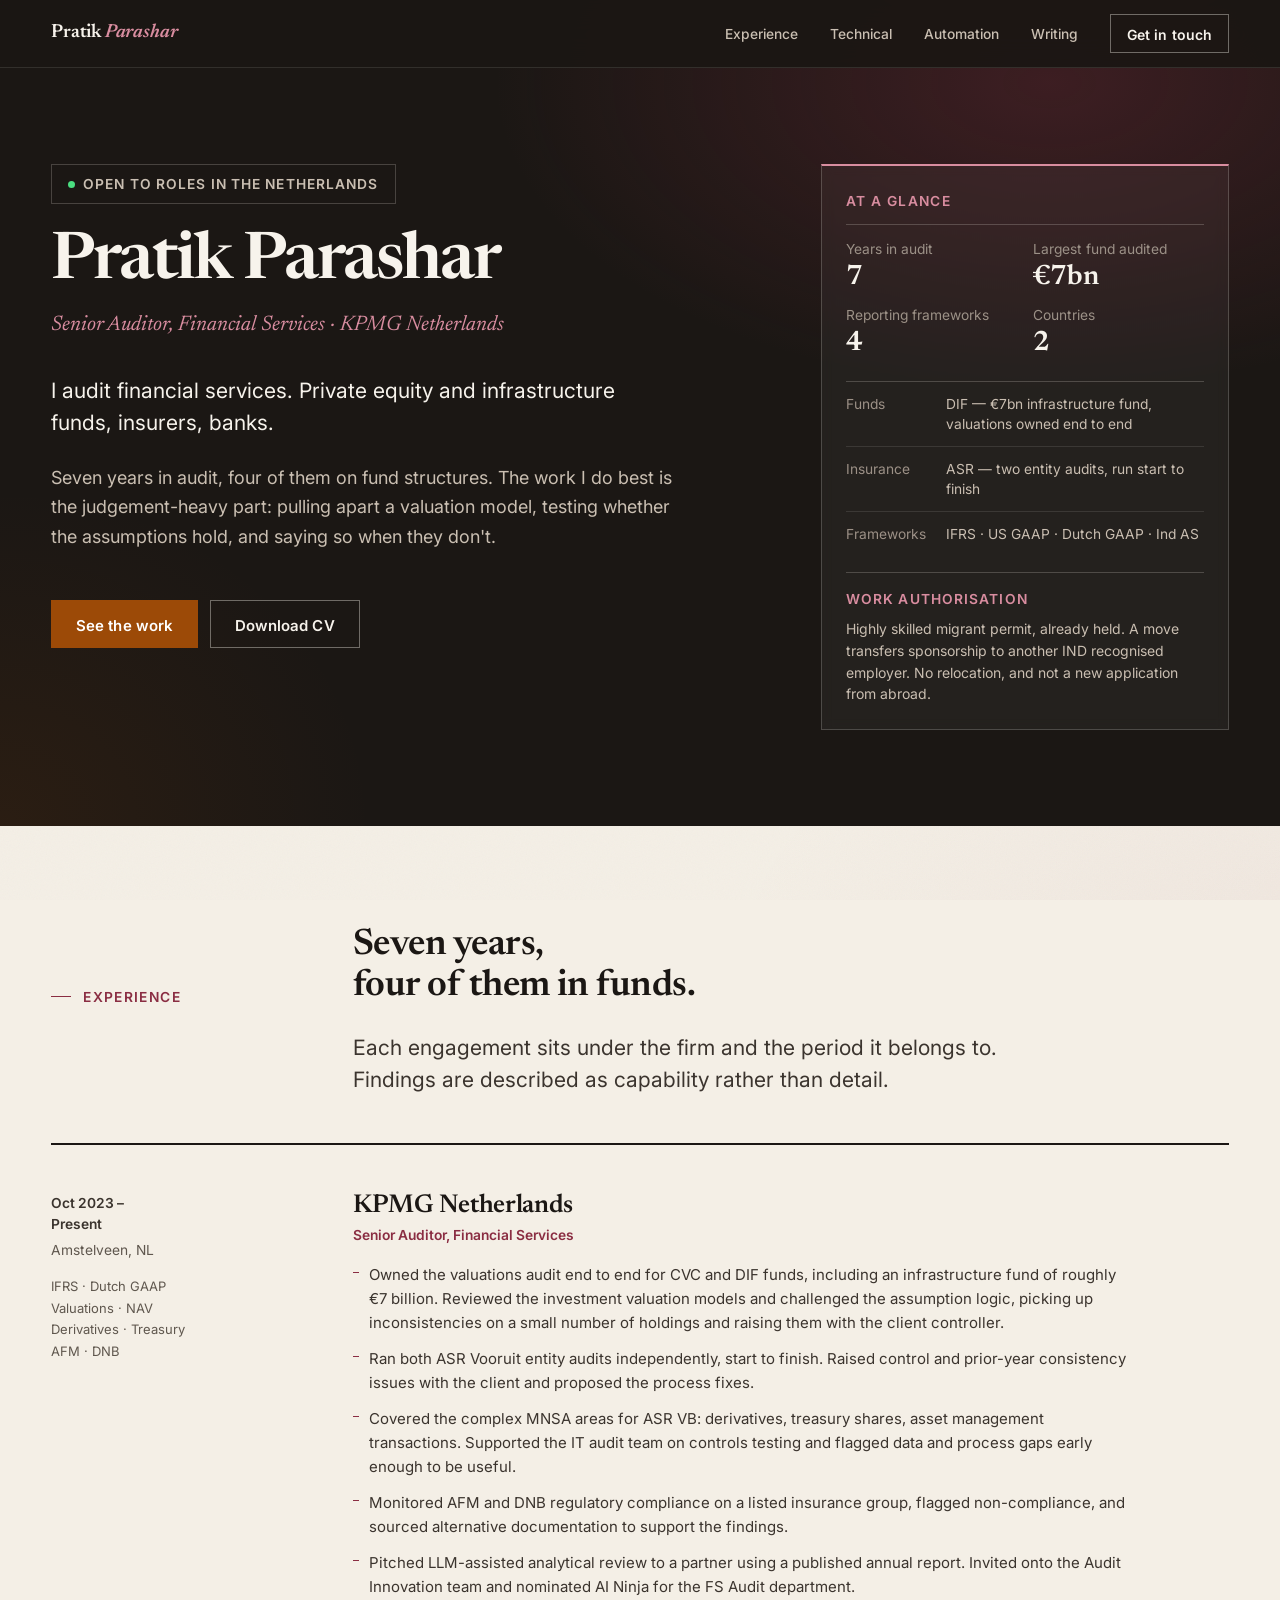
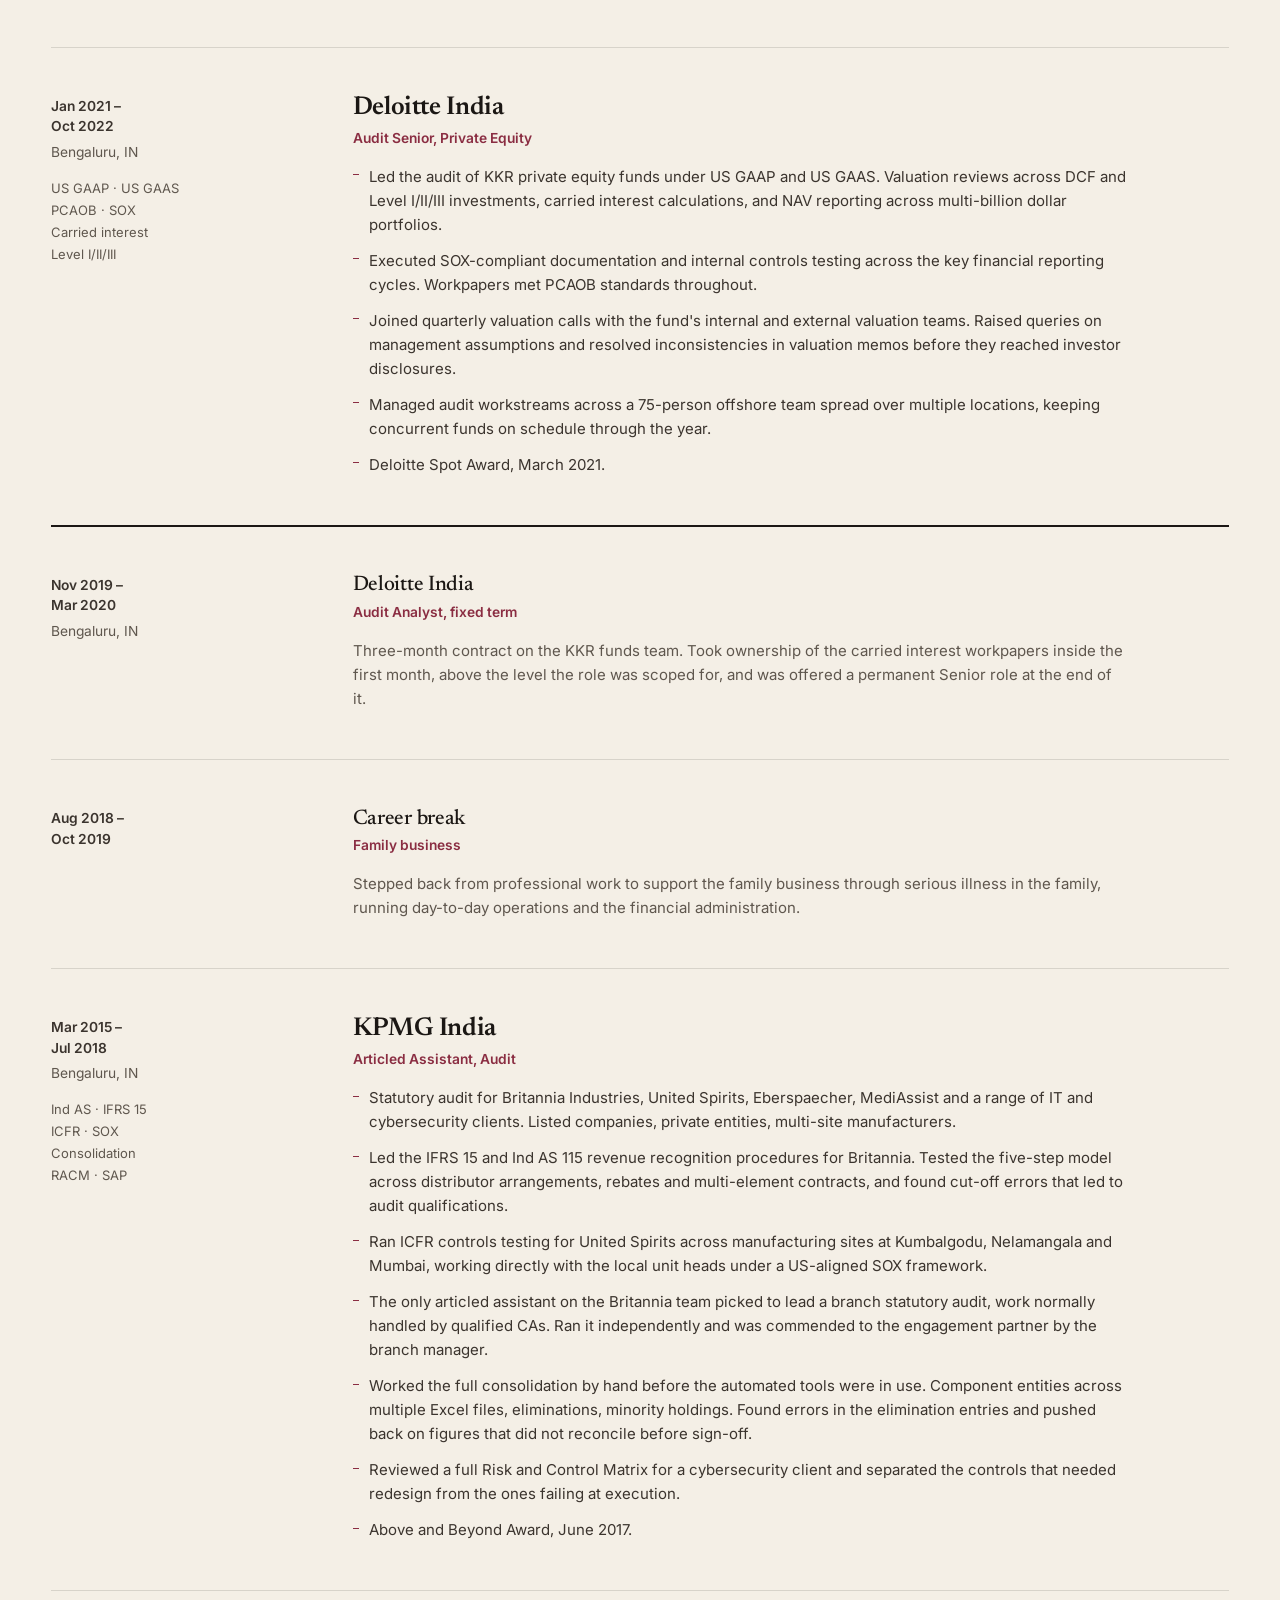
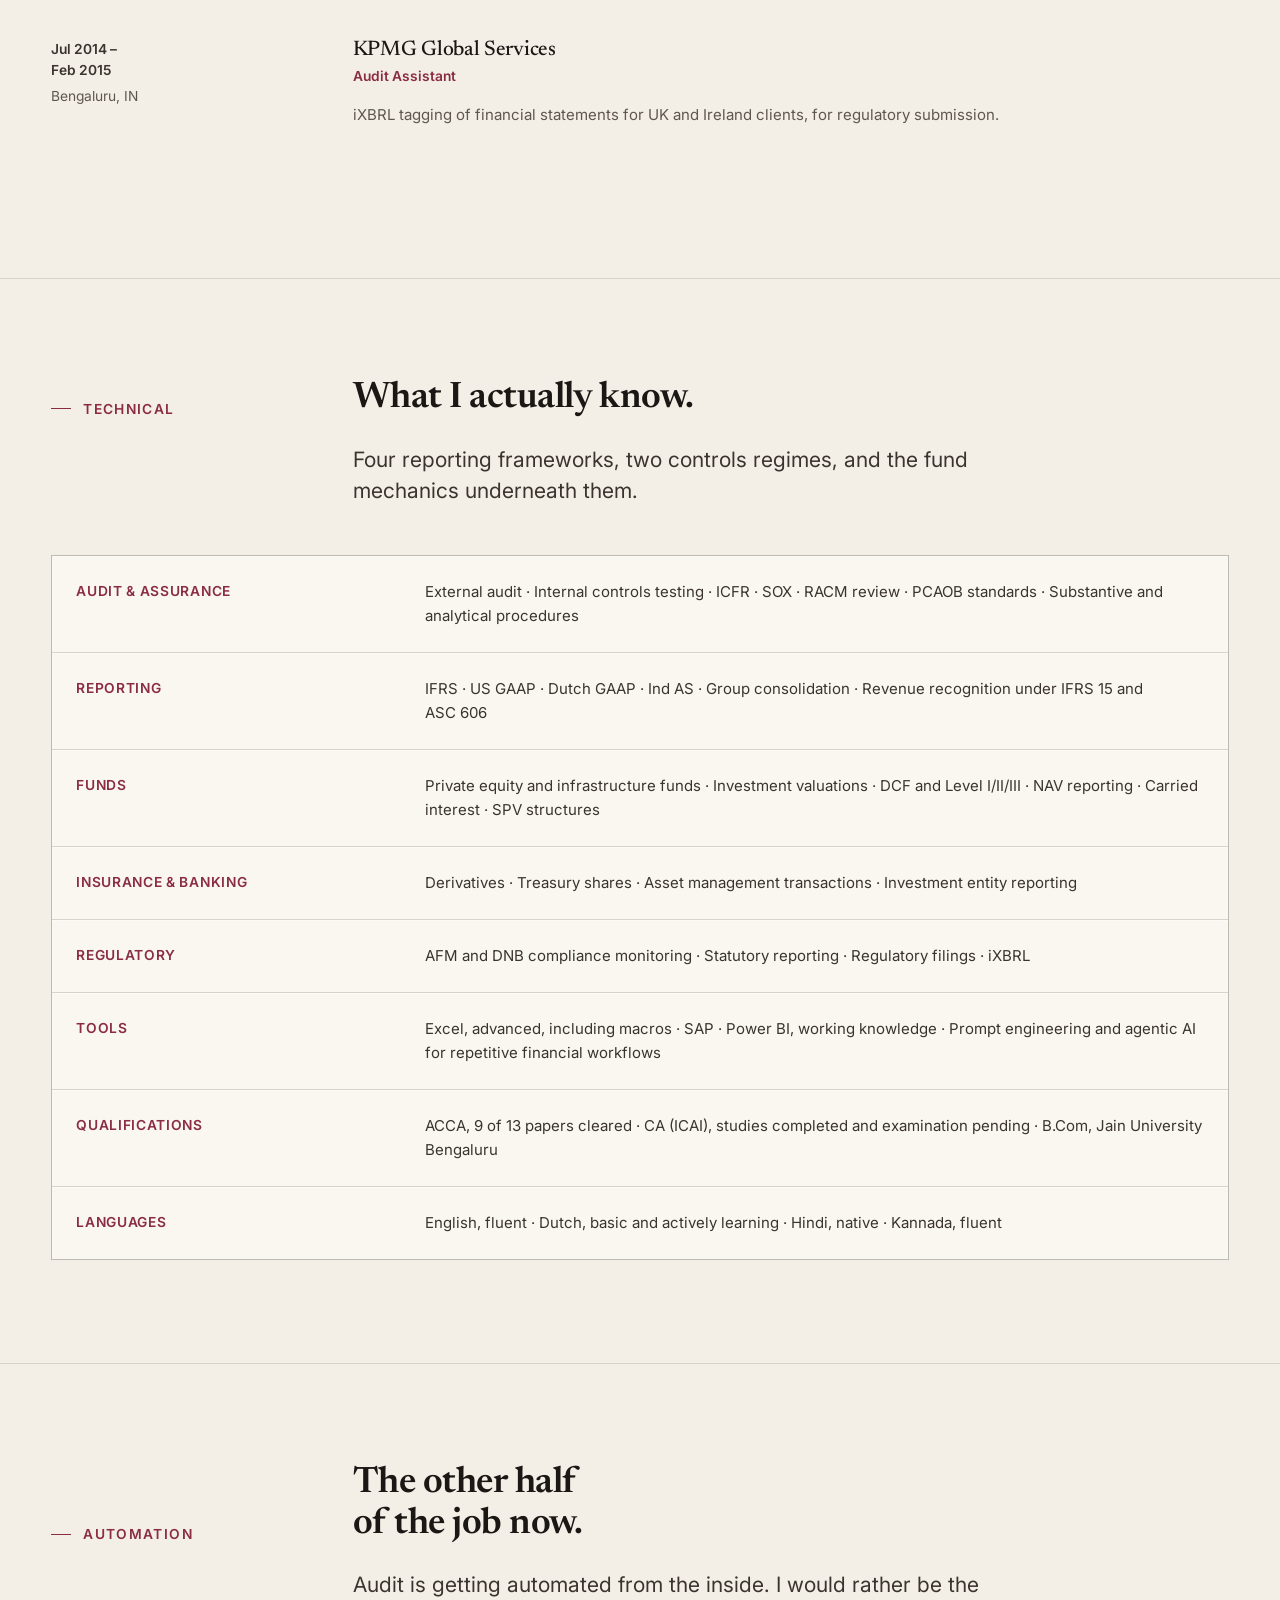
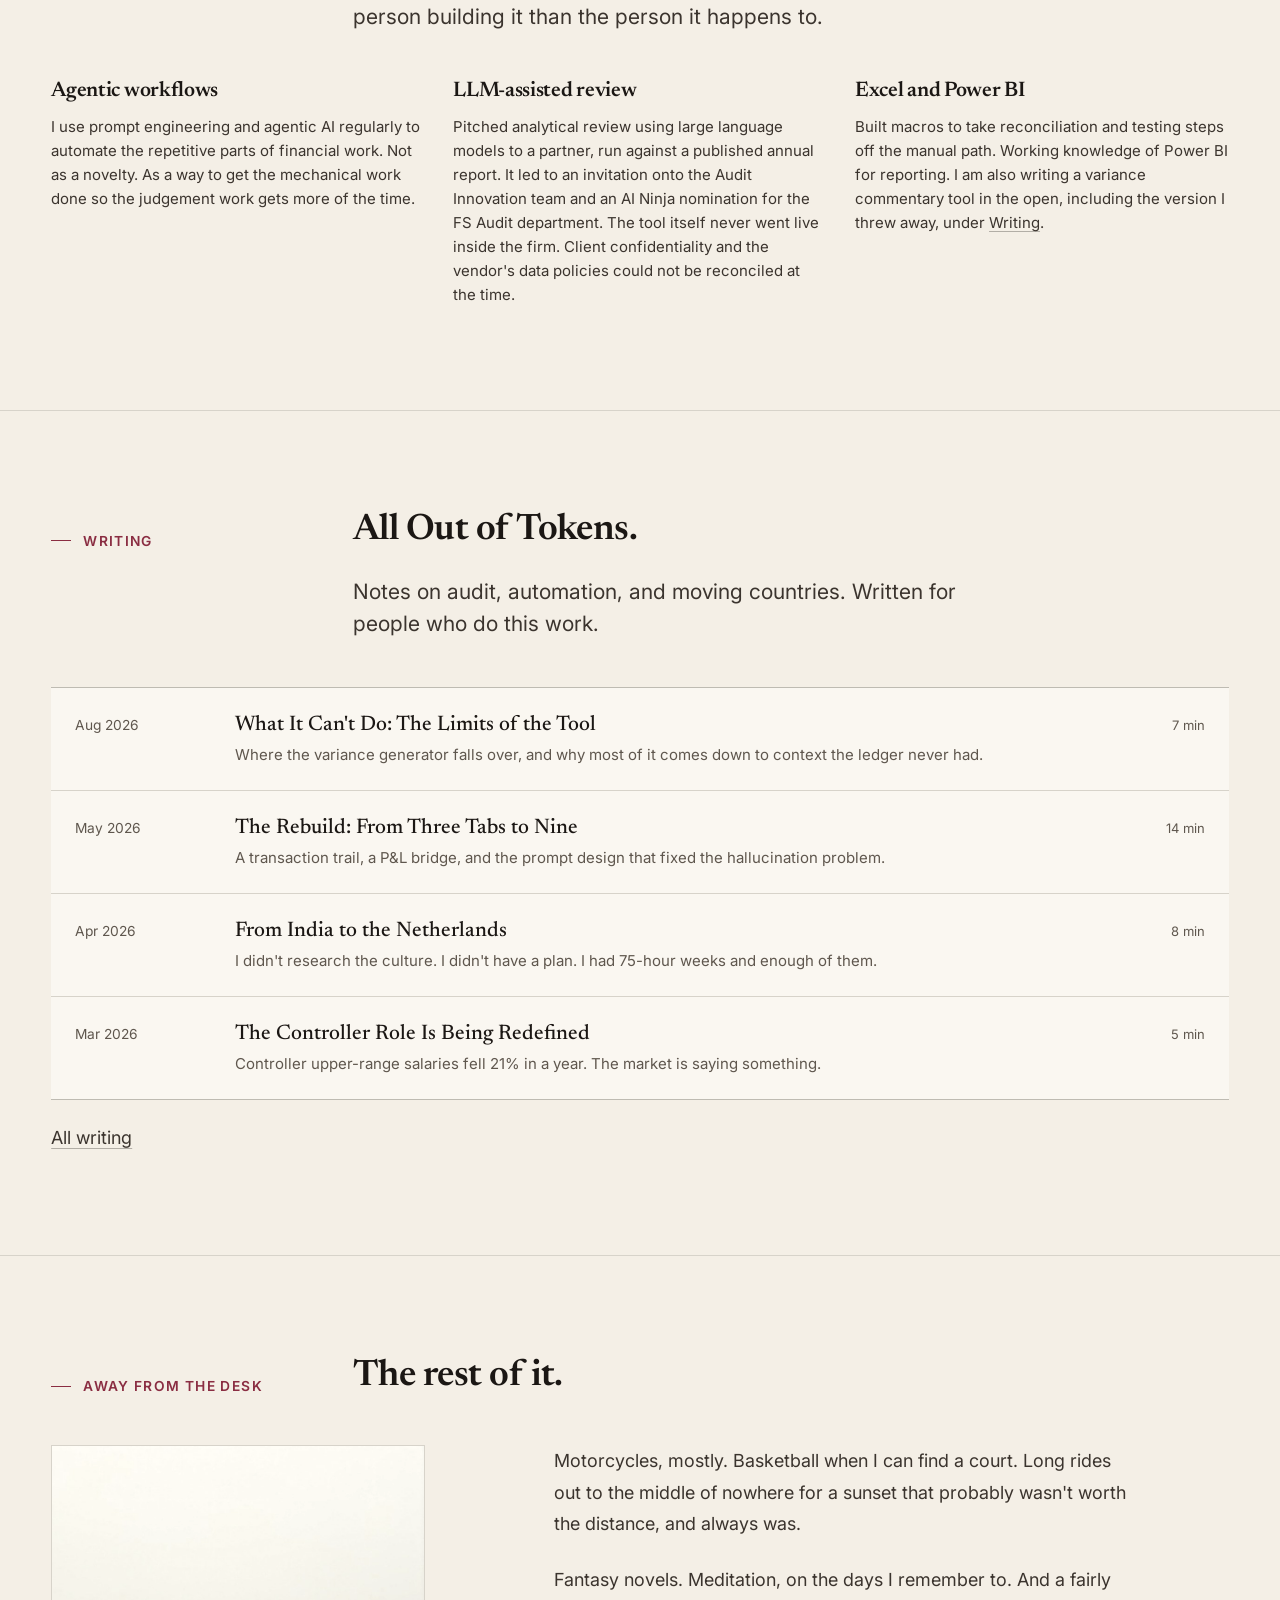
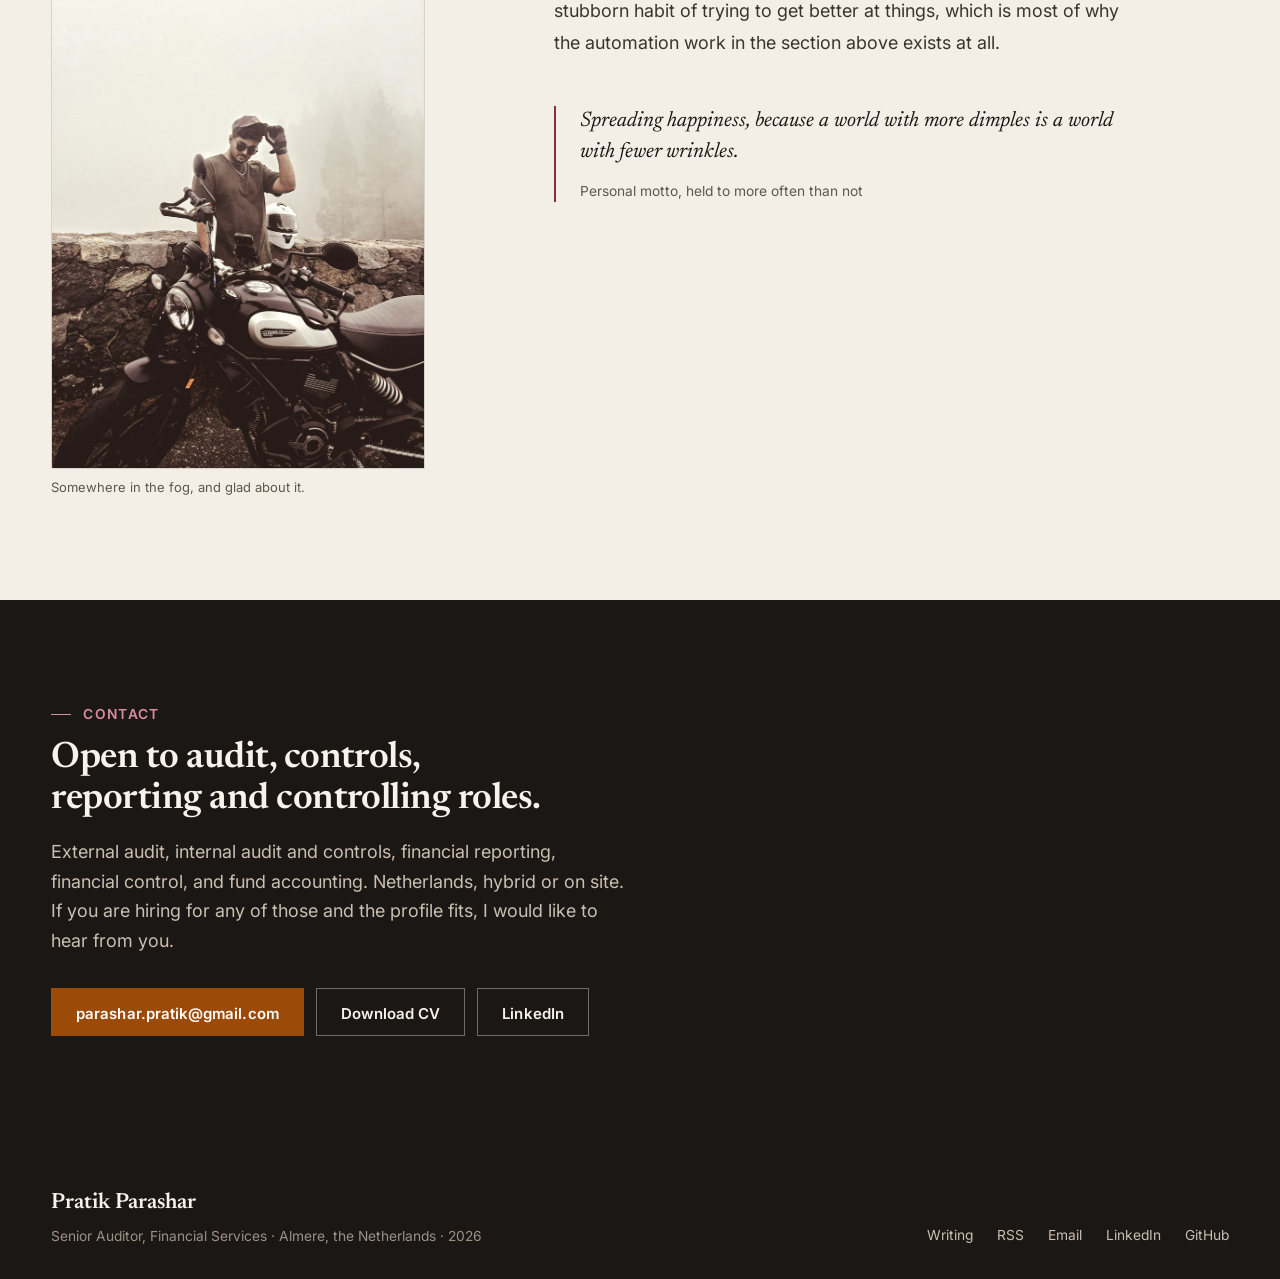
==== commit 72eb8c1c: "One blog layout system: footnotes, figures, structure FOOTNOTES  Five citation patterns across eight" ====
--- a/index.html
+++ b/index.html
@@ -511,7 +511,7 @@
           <a class="post-row" href="blog-controller.html">
             <span class="post-date">Mar 2026</span>
             <span><span class="post-title">The Controller Role Is Being Redefined</span><span class="post-note">Controller upper-range salaries fell 21% in a year. The market is saying something.</span></span>
-            <span class="post-read">7 min</span>
+            <span class="post-read">5 min</span>
           </a>
         </div>
         <p class="writing-more"><a href="writing.html" class="link-quiet">All writing</a></p>
--- a/styles.css
+++ b/styles.css
@@ -173,8 +173,7 @@
   h1, h2, h3 { margin-block-start: -0.06em; }
 }
 
-a, button, [role="button"], summary, label[for],
-.screenshot-slot.expandable img { cursor: pointer; }
+a, button, [role="button"], summary, label[for] { cursor: pointer; }
 
 a { color: inherit; }
 img { max-width: 100%; height: auto; display: block; }
@@ -563,14 +562,12 @@
 .article-wrap .author-card .name { font-family: var(--ff-display); font-size: 1.25rem; font-weight: 600; color: var(--on-dark-1); }
 .article-wrap .author-card .bio { font-family: var(--ff-sans); font-size: 0.9375rem; color: var(--on-dark-2); line-height: 1.65; }
 .article-wrap .author-card .bio a { color: var(--accent-lift); }
-.article-wrap .source-text { font-family: var(--ff-sans); color: var(--ink-2); font-size: 0.9375rem; }
-.article-wrap .sources-title { font-family: var(--ff-sans); }
+
 .article-wrap .code-block pre { font-family: var(--ff-mono); font-size: 0.8125rem; }
 /* was bleeding 48px past the measure on both sides */
-.article-wrap .sources { margin-inline: 0; }
 
 /* was 10px at 2.96:1. The colour was fine; an inherited opacity was diluting it. */
-.expand-hint { color: var(--ink-3) !important; font-size: 0.8125rem !important; opacity: 1 !important; }
+
 /* --------------------------------------------------------------------------
    Lightbox. Lived inline on two posts only; promoted here so every page
    can expand an image (screenshots, and now the author photo).
@@ -628,14 +625,15 @@
 }
 .article-wrap table { max-width: none; }
 
-.screenshot-slot.expandable img { cursor: zoom-in; }
-.screenshot-slot.expandable img:focus-visible { outline: 2px solid var(--cta); outline-offset: 4px; }
-
 /* --------------------------------------------------------------------------
    11. Dark blog components — rebind the accent inside the subtree
    -------------------------------------------------------------------------- */
+/* .post-stats was missing here, which put the footnote markers inside it at
+   2.26:1 once they became links. Every dark component in article.css belongs
+   in this list. */
 .series-nav, .build-spec, .code-block, .author-card,
-.stat-hero, .stat-chip, .flow-diagram, .failure-log-header {
+.stat-hero, .stat-chip, .flow-diagram, .failure-log-header,
+.post-stats, .col-table thead th, .commentary-demo-table thead th {
   --accent: var(--accent-lift);
   --red:    var(--accent-lift);
   --mid:    var(--on-dark-3);
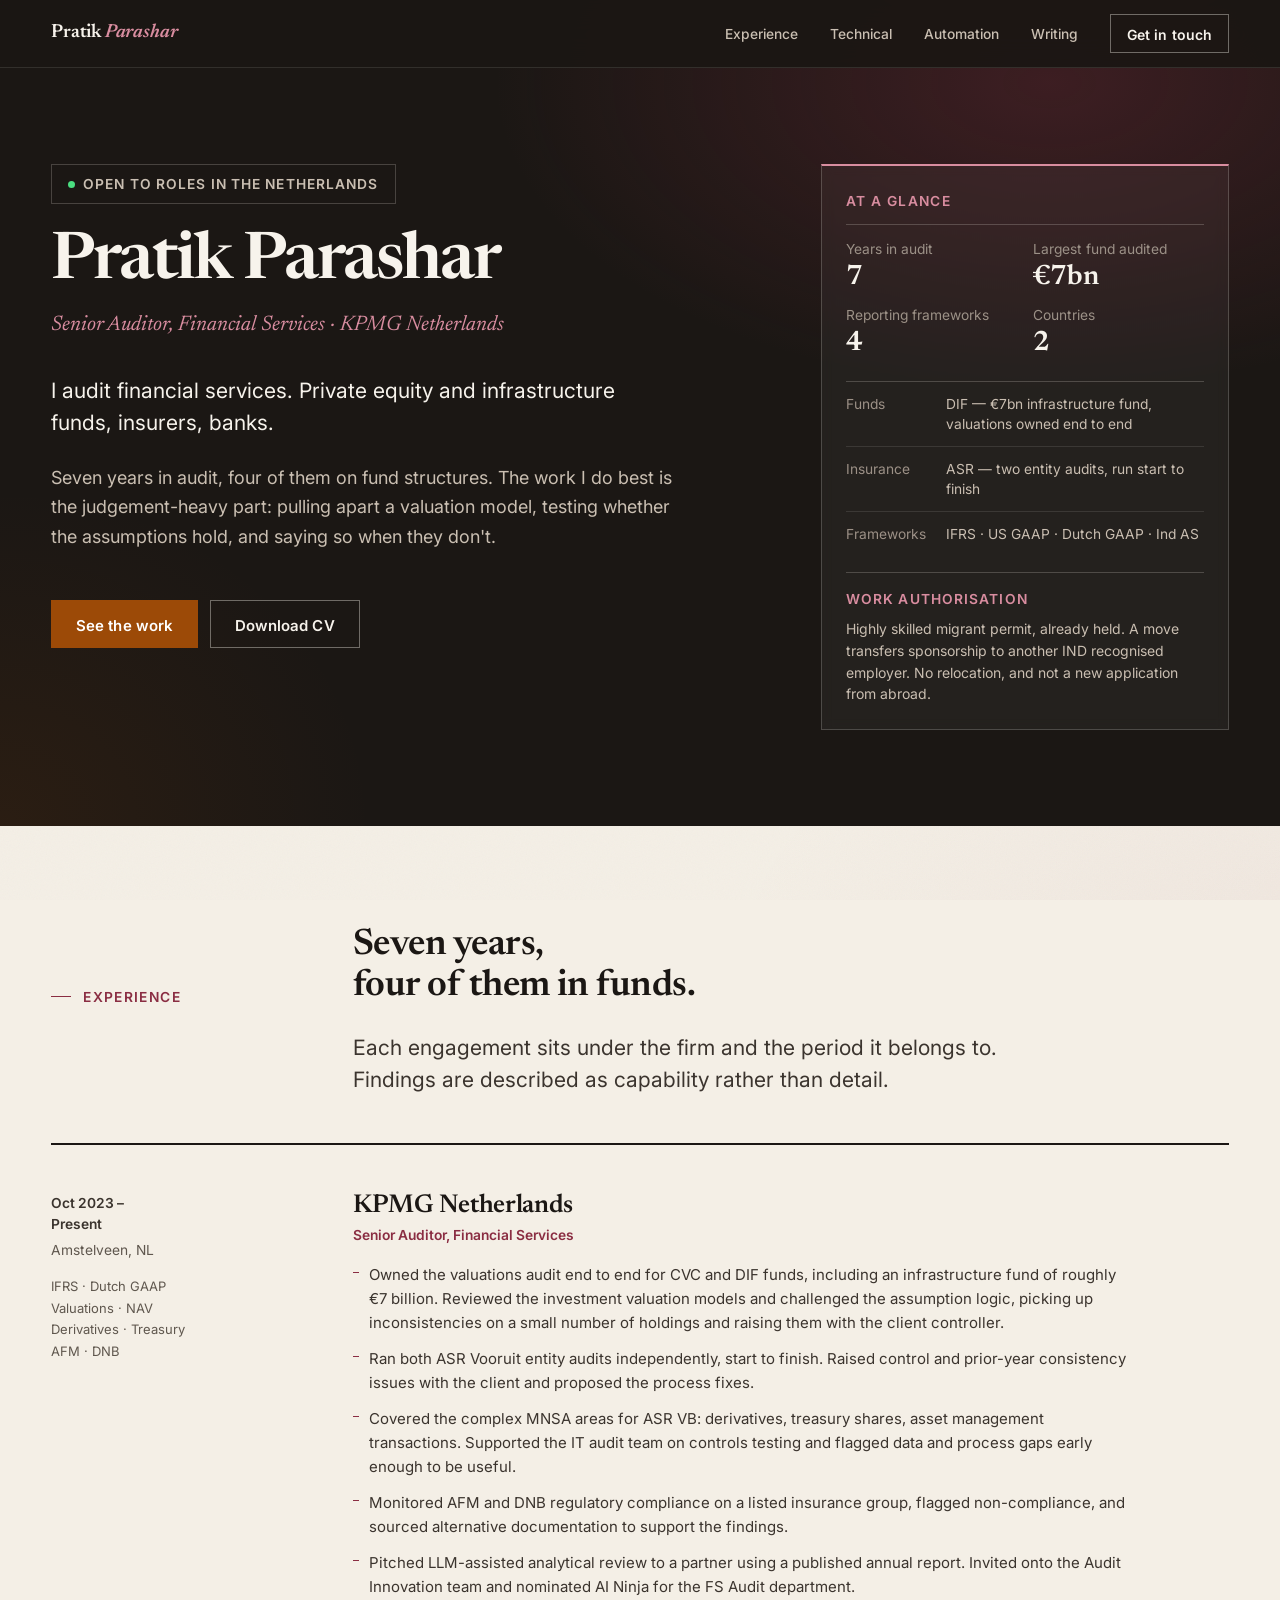
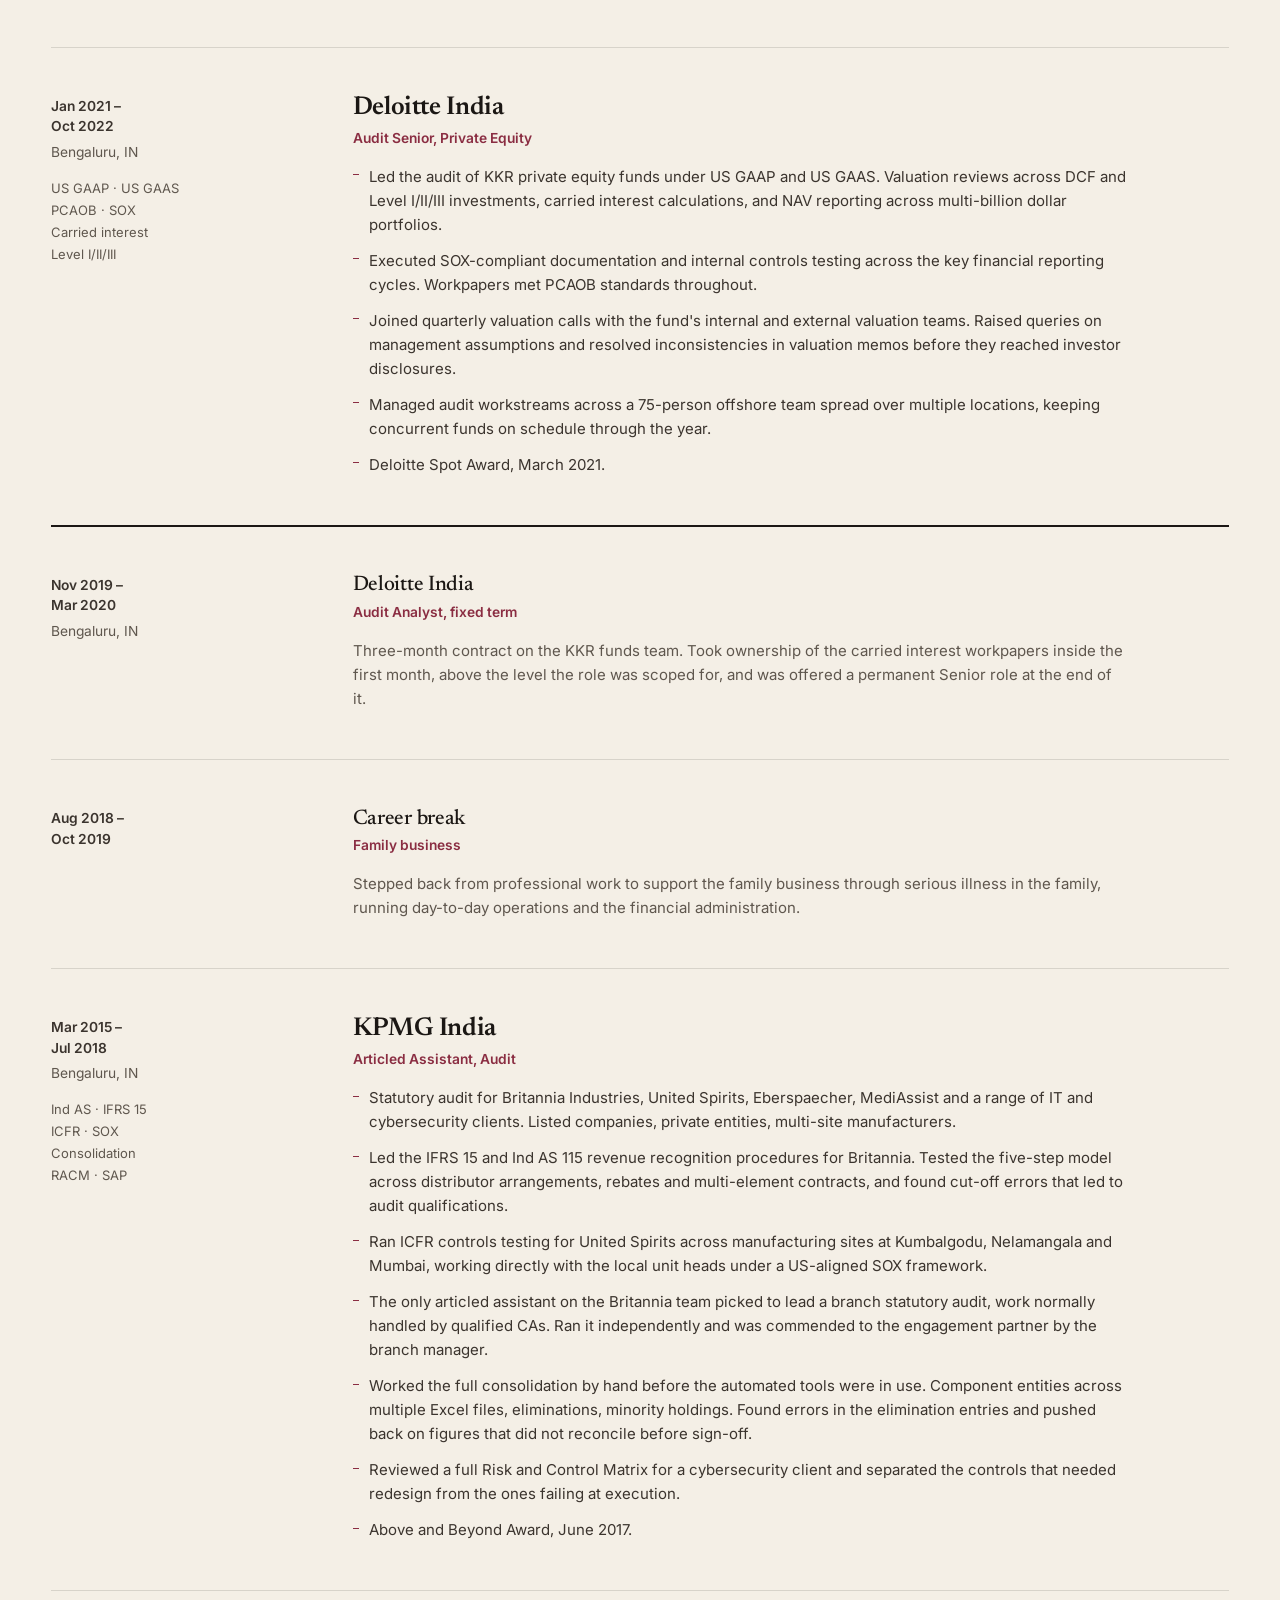
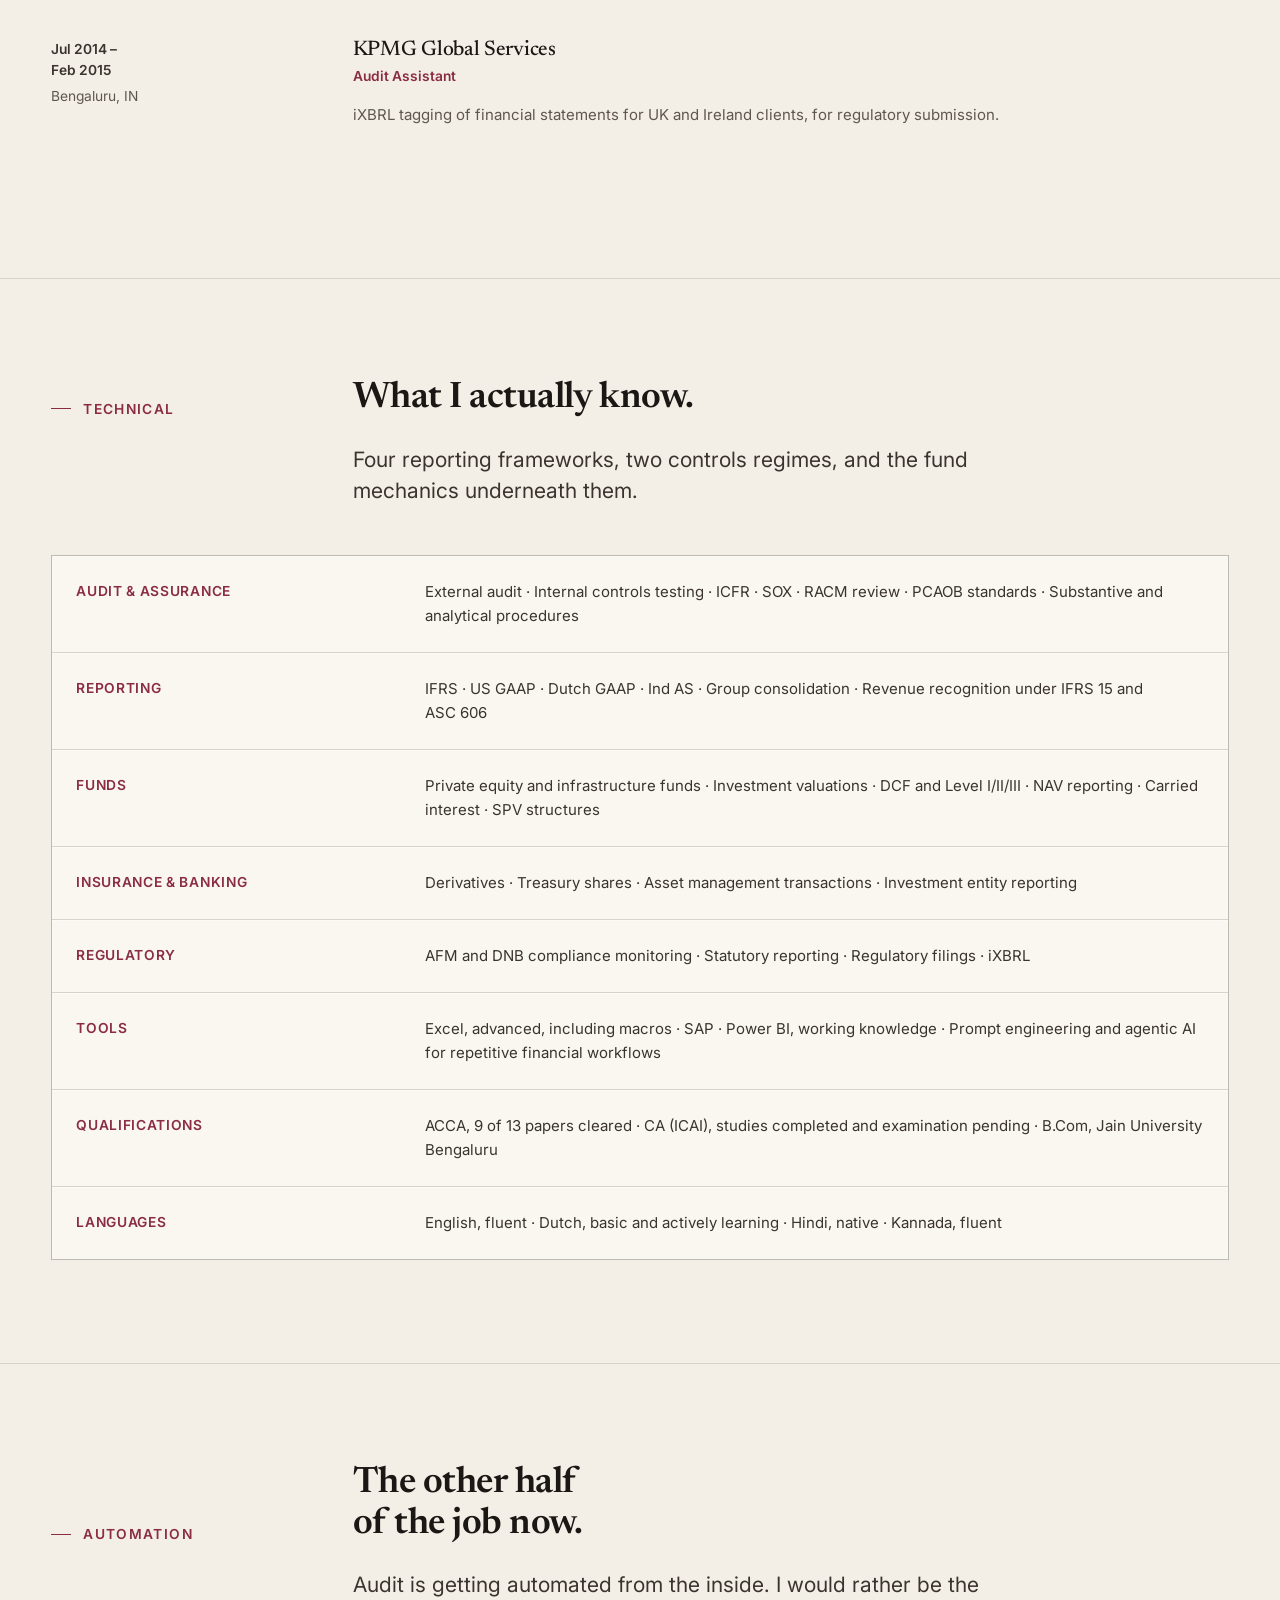
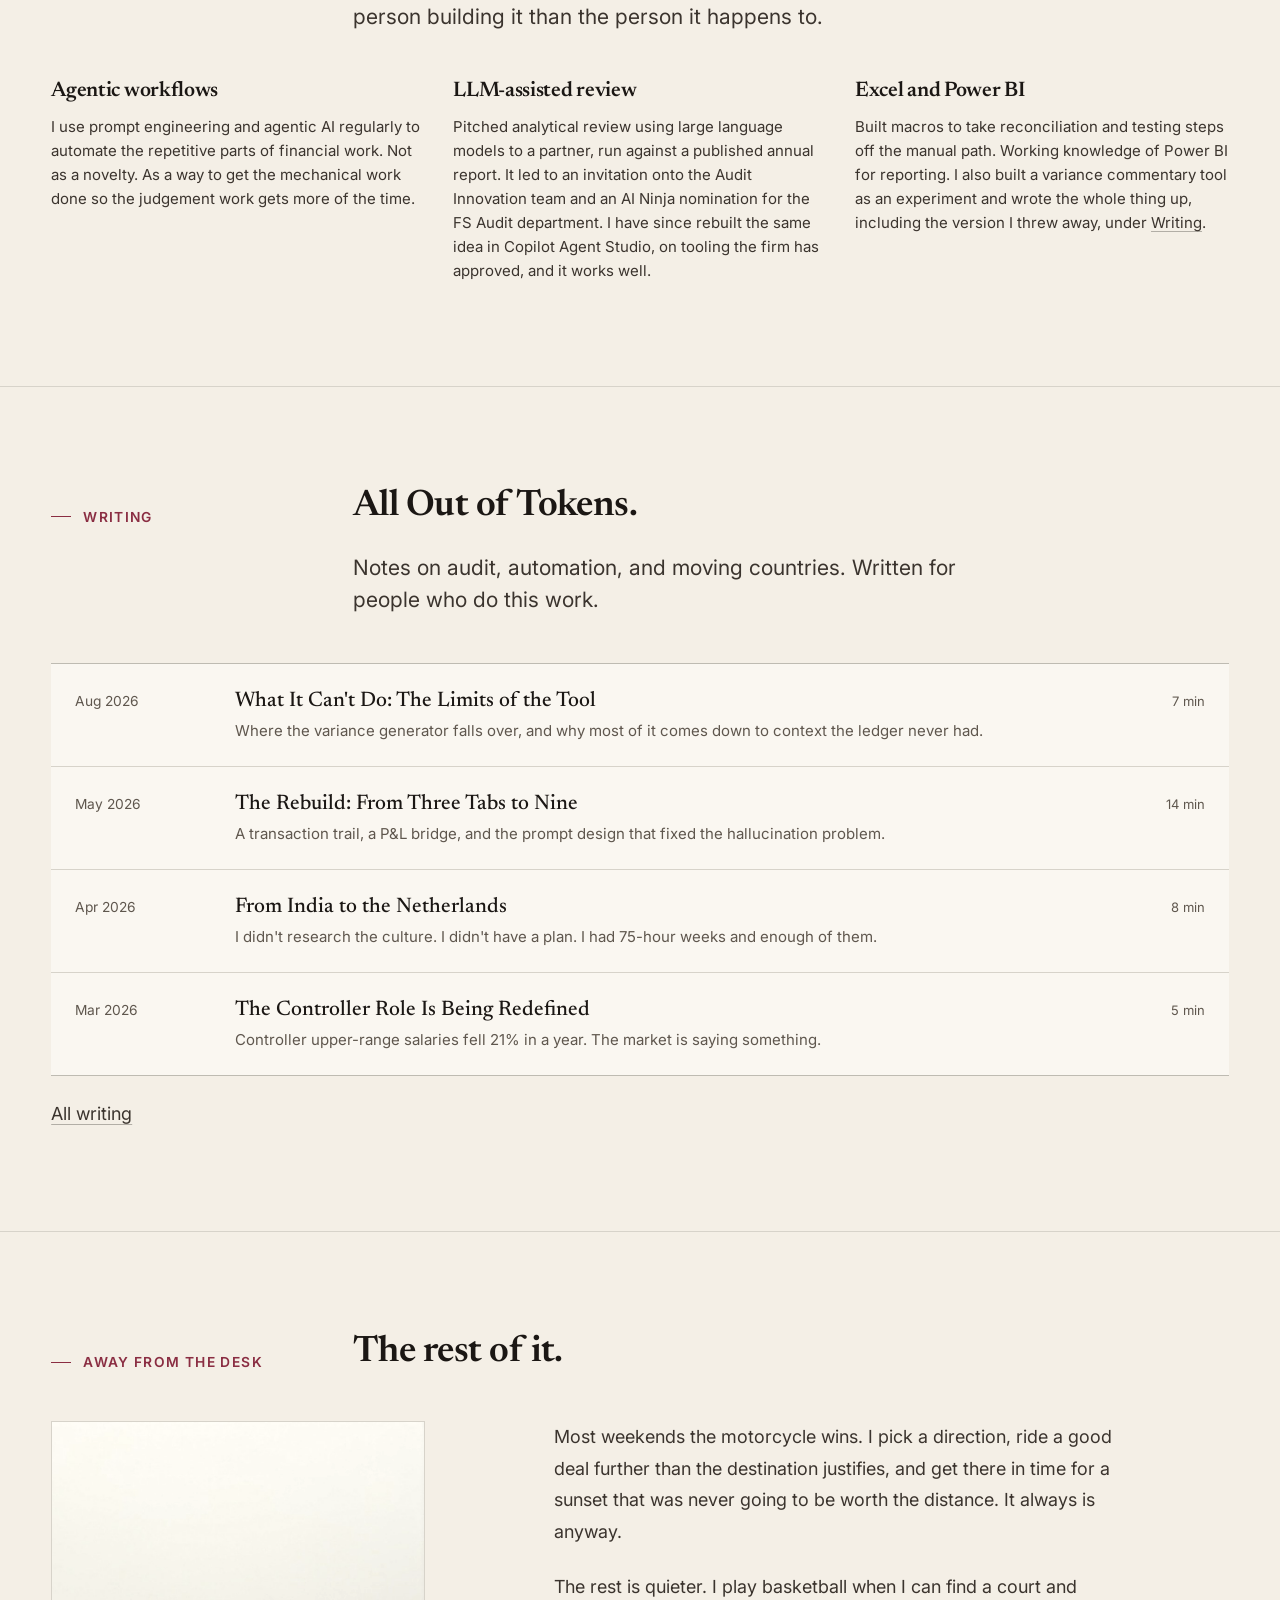
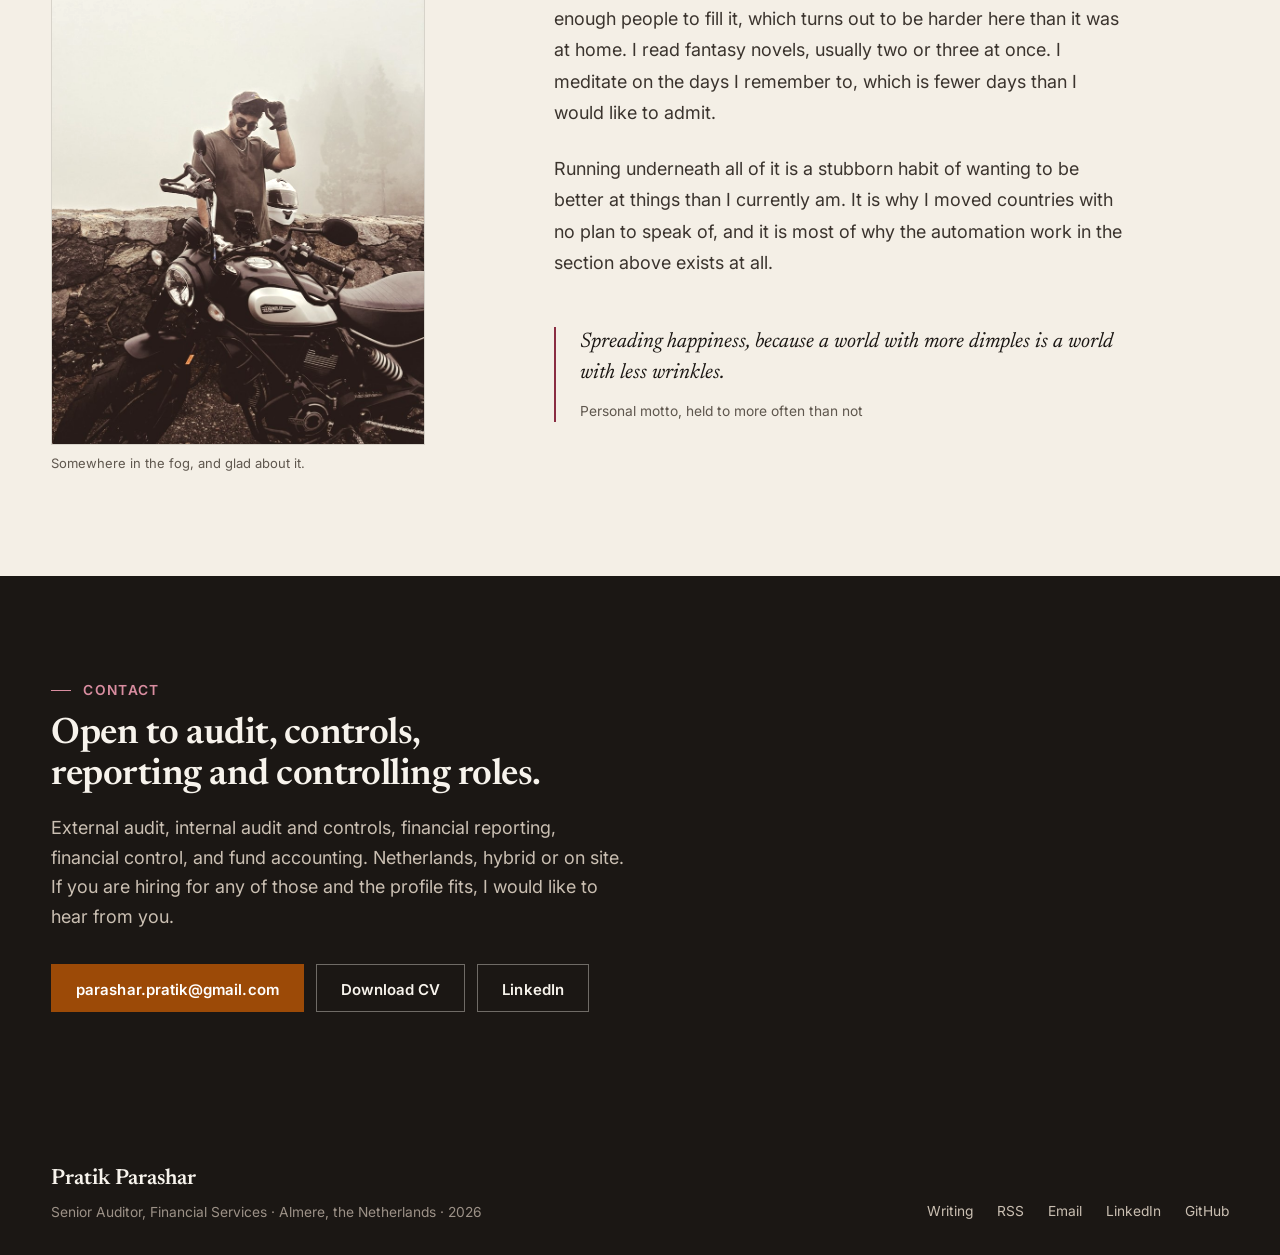
==== commit 6bc7d2b8: "Correct the automation cards and rewrite the personal section LLM-assisted review: the tool did not " ====
--- a/index.html
+++ b/index.html
@@ -474,11 +474,11 @@
           </div>
           <div class="auto-item">
             <h3>LLM-assisted review</h3>
-            <p>Pitched analytical review using large language models to a partner, run against a published annual report. It led to an invitation onto the Audit Innovation team and an AI&nbsp;Ninja nomination for the FS Audit department. The tool itself never went live inside the firm. Client confidentiality and the vendor's data policies could not be reconciled at the time.</p>
+            <p>Pitched analytical review using large language models to a partner, run against a published annual report. It led to an invitation onto the Audit Innovation team and an AI&nbsp;Ninja nomination for the FS Audit department. I have since rebuilt the same idea in Copilot Agent Studio, on tooling the firm has approved, and it works well.</p>
           </div>
           <div class="auto-item">
             <h3>Excel and Power BI</h3>
-            <p>Built macros to take reconciliation and testing steps off the manual path. Working knowledge of Power BI for reporting. I am also writing a variance commentary tool in the open, including the version I threw away, under <a href="writing.html" class="link-quiet">Writing</a>.</p>
+            <p>Built macros to take reconciliation and testing steps off the manual path. Working knowledge of Power BI for reporting. I also built a variance commentary tool as an experiment and wrote the whole thing up, including the version I threw away, under <a href="writing.html" class="link-quiet">Writing</a>.</p>
           </div>
         </div>
       </div>
@@ -531,10 +531,11 @@
             <figcaption class="personal-cap">Somewhere in the fog, and glad about it.</figcaption>
           </figure>
           <div class="personal-body">
-            <p>Motorcycles, mostly. Basketball when I can find a court. Long rides out to the middle of nowhere for a sunset that probably wasn't worth the distance, and always was.</p>
-            <p>Fantasy novels. Meditation, on the days I remember to. And a fairly stubborn habit of trying to get better at things, which is most of why the automation work in the section above exists at all.</p>
+            <p>Most weekends the motorcycle wins. I pick a direction, ride a good deal further than the destination justifies, and get there in time for a sunset that was never going to be worth the distance. It always is anyway.</p>
+            <p>The rest is quieter. I play basketball when I can find a court and enough people to fill it, which turns out to be harder here than it was at home. I read fantasy novels, usually two or three at once. I meditate on the days I remember to, which is fewer days than I would like to admit.</p>
+            <p>Running underneath all of it is a stubborn habit of wanting to be better at things than I currently am. It is why I moved countries with no plan to speak of, and it is most of why the automation work in the section above exists at all.</p>
             <div class="motto">
-              <blockquote>Spreading happiness, because a world with more dimples is a world with fewer wrinkles.</blockquote>
+              <blockquote>Spreading happiness, because a world with more dimples is a world with less wrinkles.</blockquote>
               <cite>Personal motto, held to more often than not</cite>
             </div>
           </div>
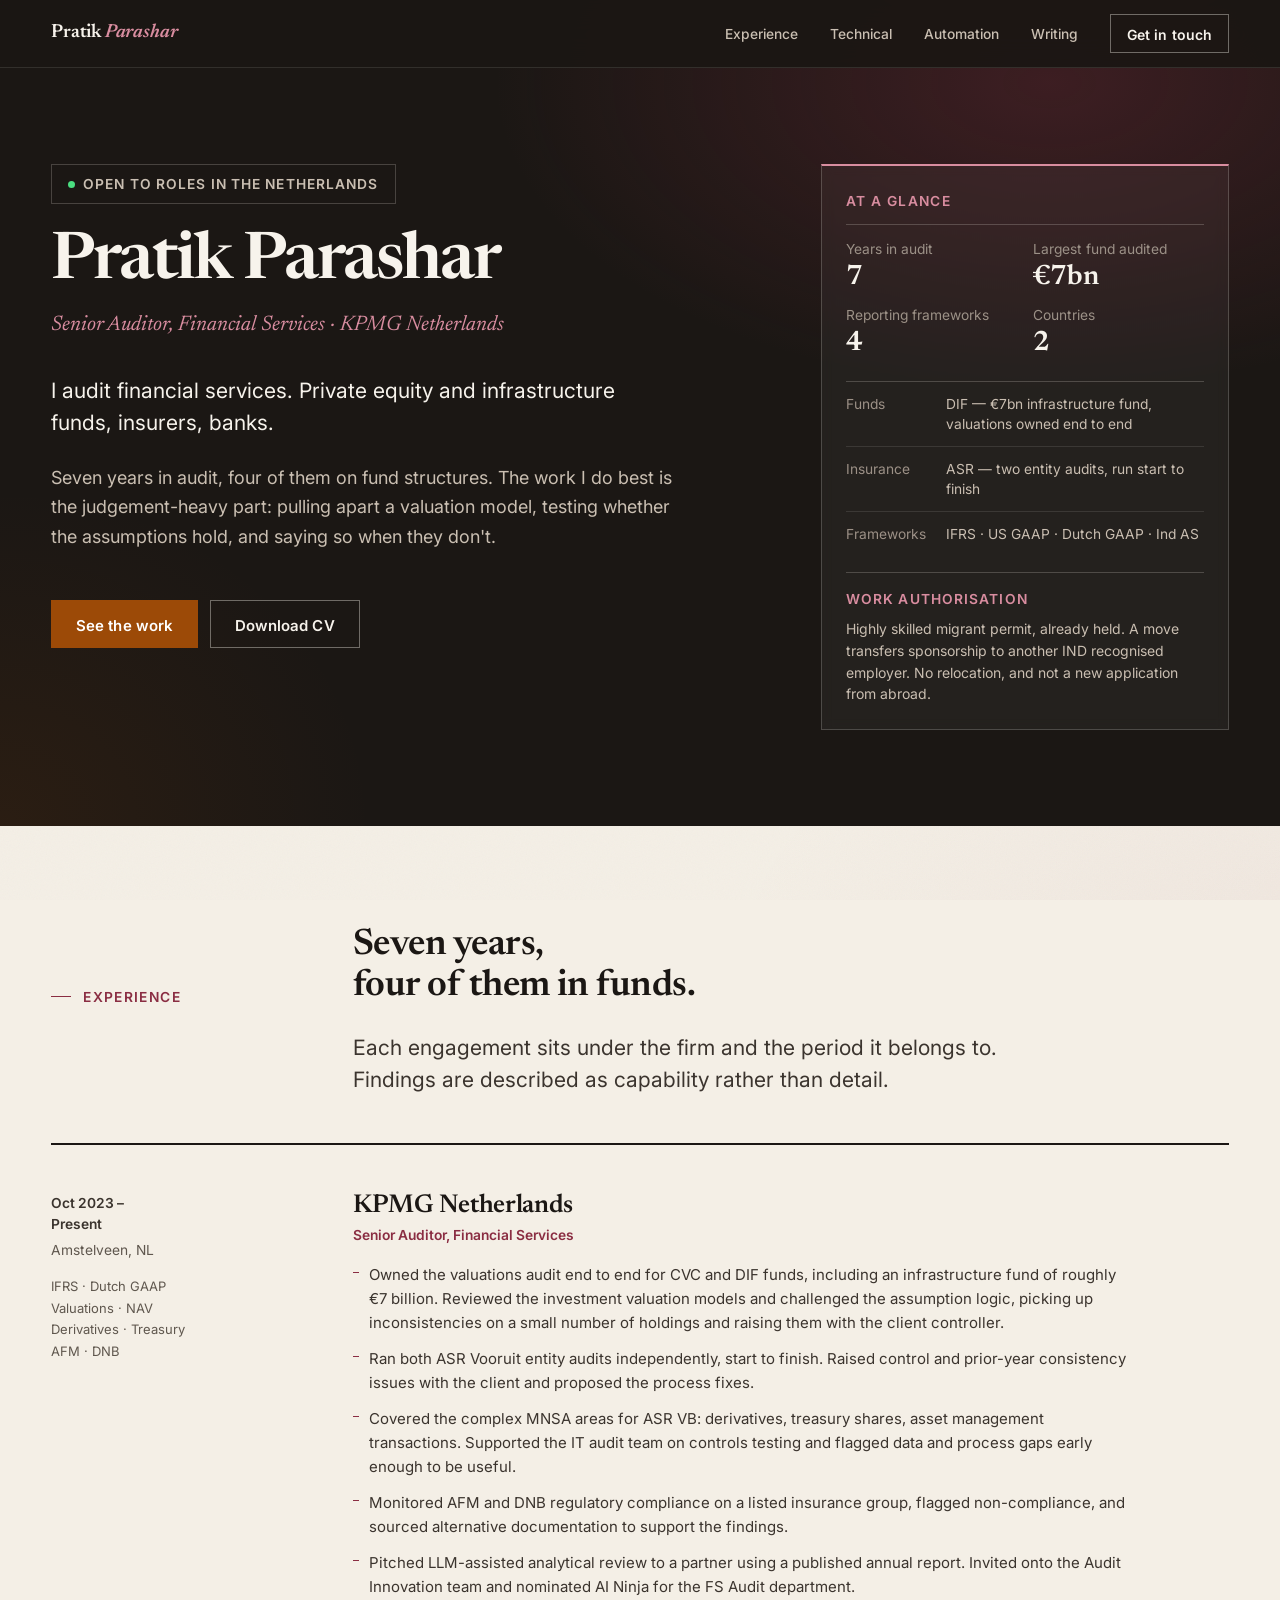
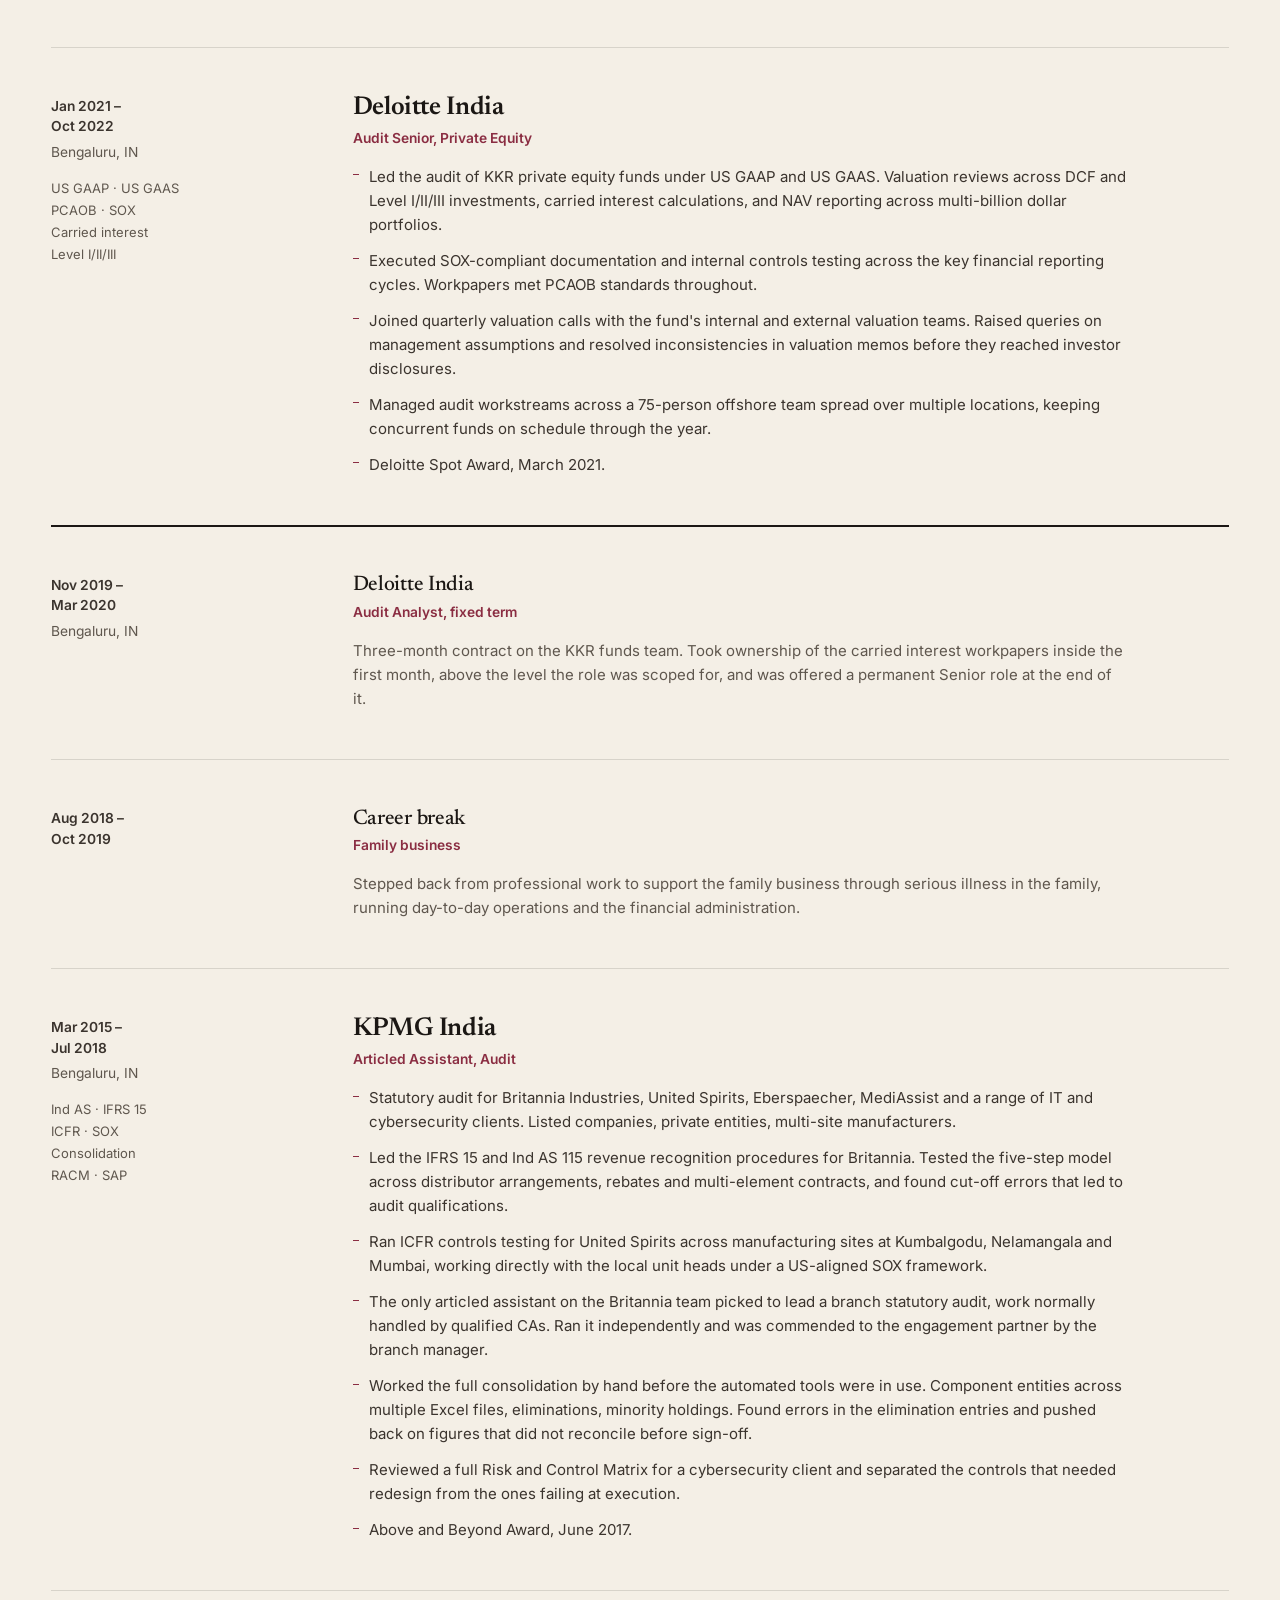
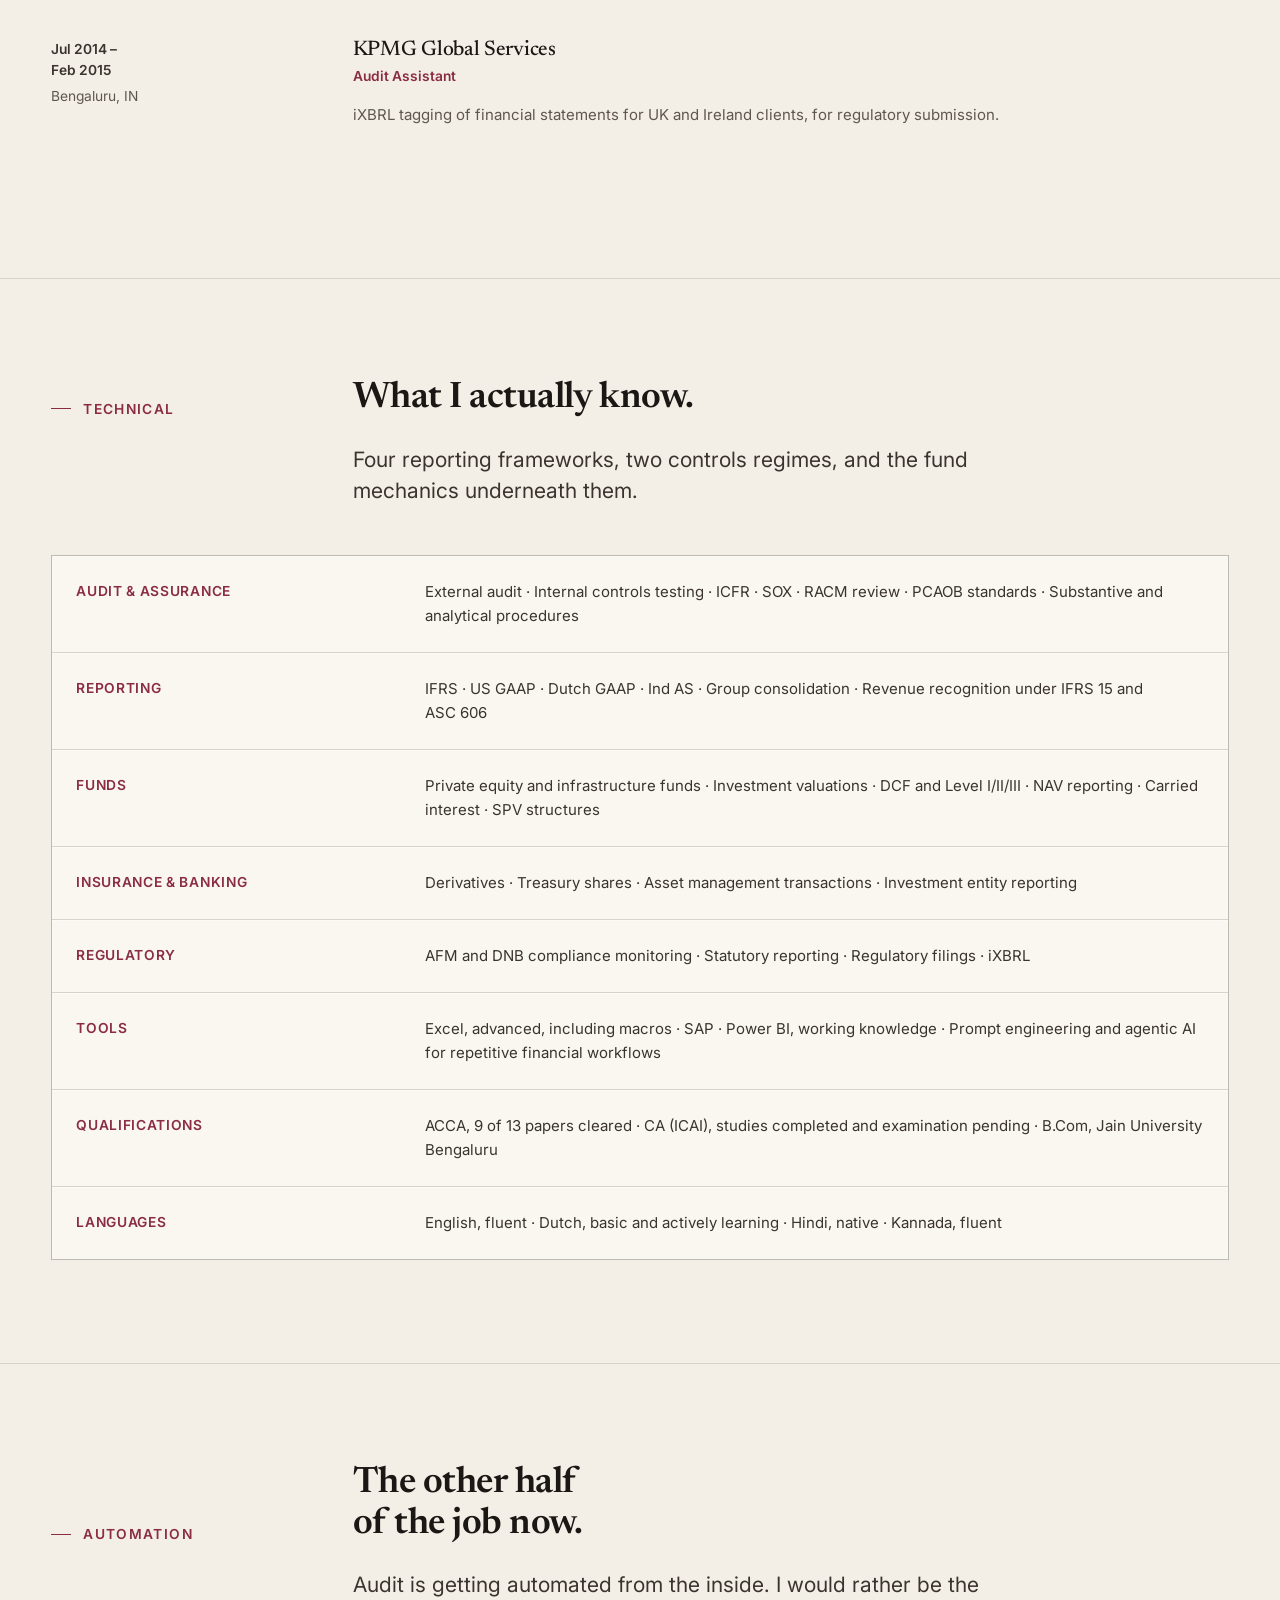
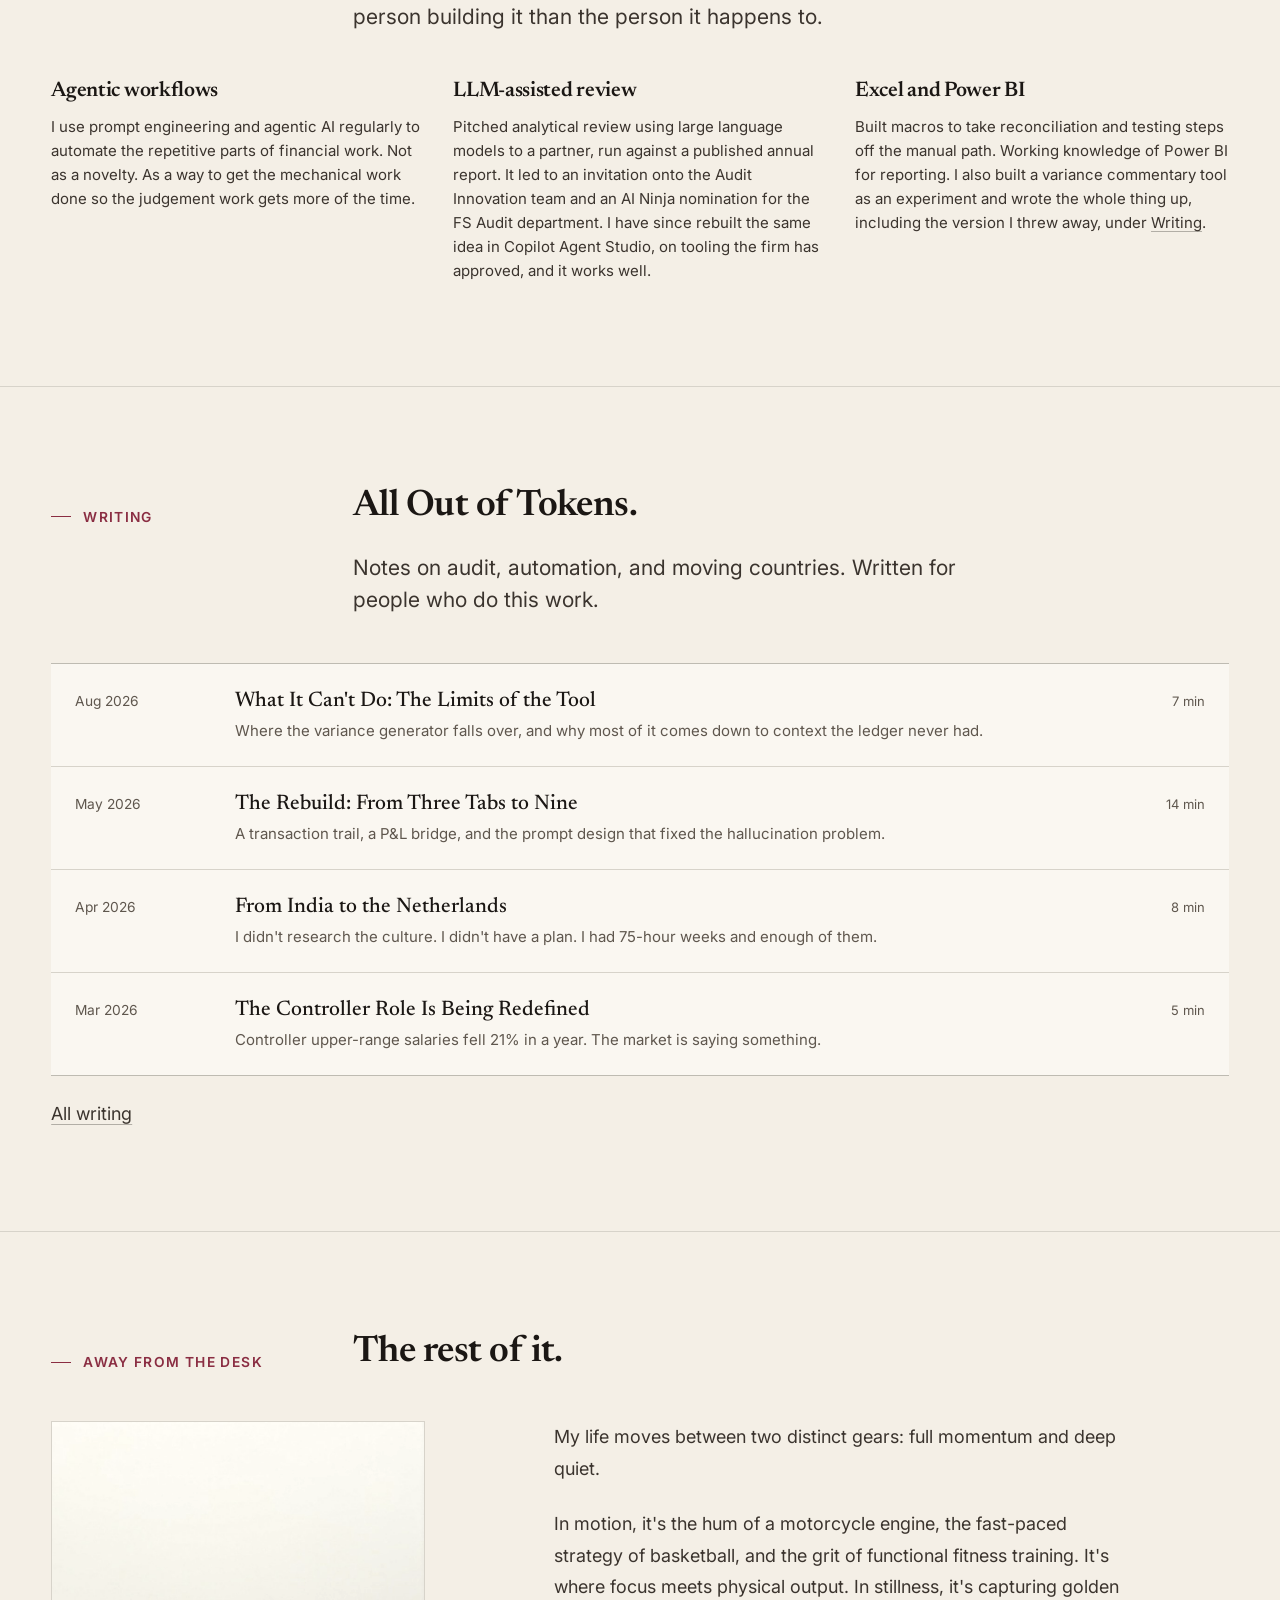
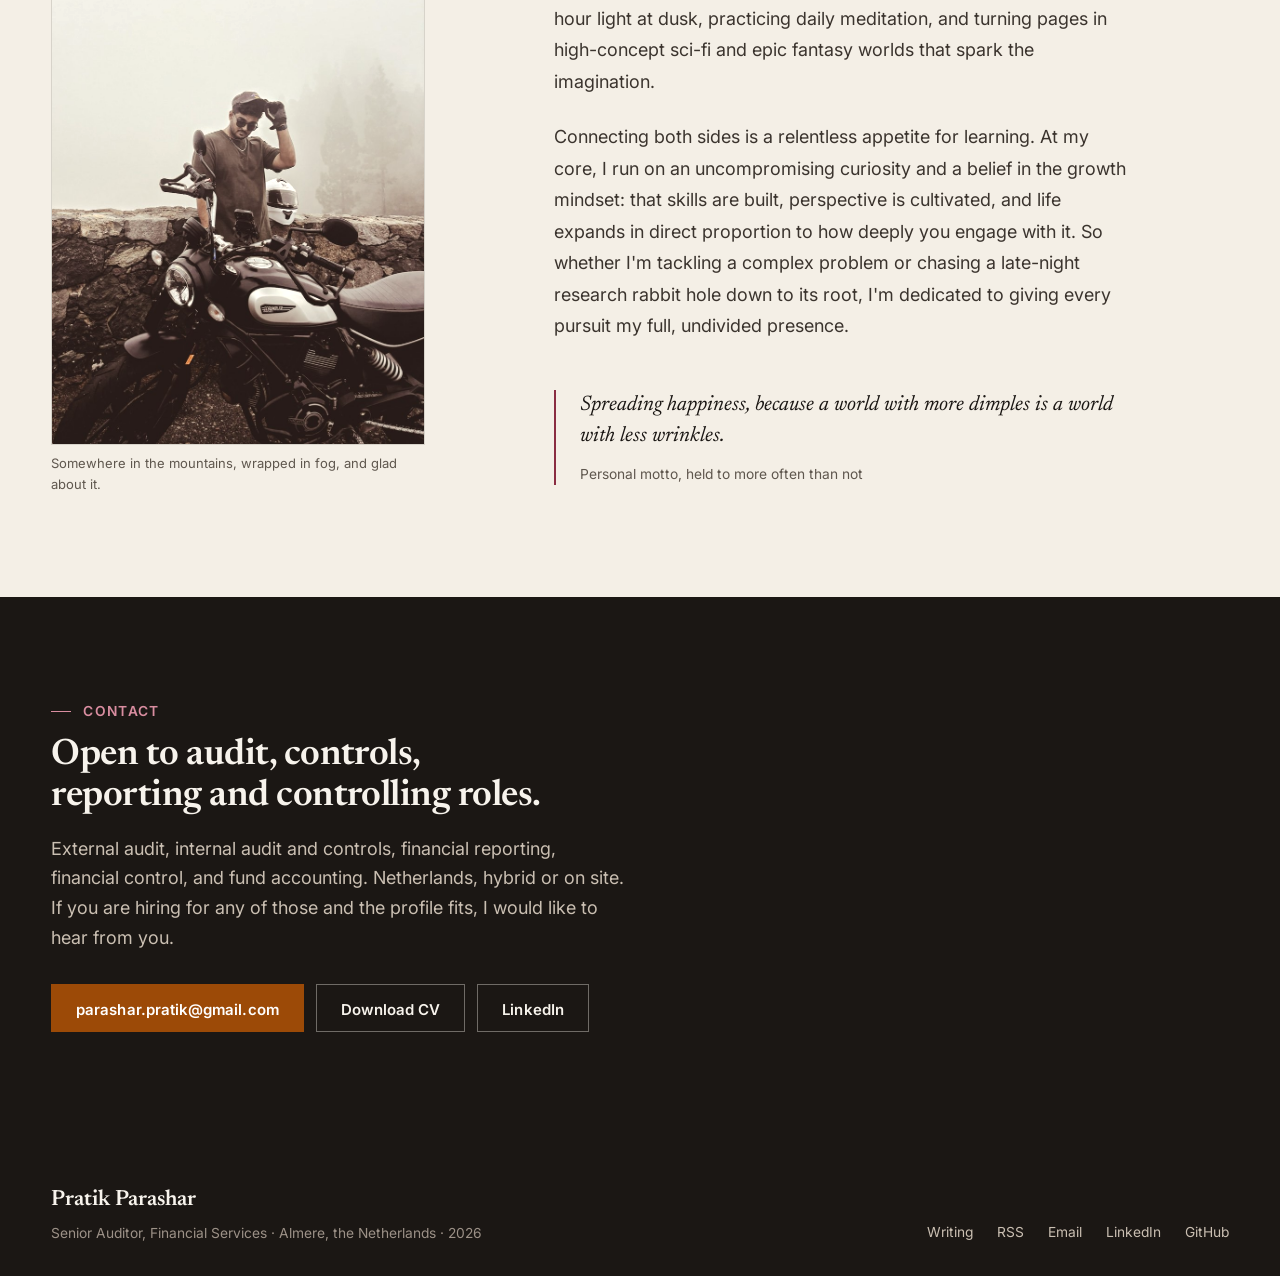
==== commit 21ff6196: "Replace the personal section copy and extend the photo caption Copy supplied by the author, used ver" ====
--- a/index.html
+++ b/index.html
@@ -528,12 +528,12 @@
         <div class="grid reveal">
           <figure class="personal-photo">
             <img src="pratik-riding.jpg" alt="Pratik Parashar standing beside a Ducati Scrambler on a fog-covered mountain road" width="800" height="1337" loading="eager" decoding="async" />
-            <figcaption class="personal-cap">Somewhere in the fog, and glad about it.</figcaption>
+            <figcaption class="personal-cap">Somewhere in the mountains, wrapped in fog, and glad about it.</figcaption>
           </figure>
           <div class="personal-body">
-            <p>Most weekends the motorcycle wins. I pick a direction, ride a good deal further than the destination justifies, and get there in time for a sunset that was never going to be worth the distance. It always is anyway.</p>
-            <p>The rest is quieter. I play basketball when I can find a court and enough people to fill it, which turns out to be harder here than it was at home. I read fantasy novels, usually two or three at once. I meditate on the days I remember to, which is fewer days than I would like to admit.</p>
-            <p>Running underneath all of it is a stubborn habit of wanting to be better at things than I currently am. It is why I moved countries with no plan to speak of, and it is most of why the automation work in the section above exists at all.</p>
+            <p>My life moves between two distinct gears: full momentum and deep quiet.</p>
+            <p>In motion, it's the hum of a motorcycle engine, the fast-paced strategy of basketball, and the grit of functional fitness training. It's where focus meets physical output. In stillness, it's capturing golden hour light at dusk, practicing daily meditation, and turning pages in high-concept sci-fi and epic fantasy worlds that spark the imagination.</p>
+            <p>Connecting both sides is a relentless appetite for learning. At my core, I run on an uncompromising curiosity and a belief in the growth mindset: that skills are built, perspective is cultivated, and life expands in direct proportion to how deeply you engage with it. So whether I'm tackling a complex problem or chasing a late-night research rabbit hole down to its root, I'm dedicated to giving every pursuit my full, undivided presence.</p>
             <div class="motto">
               <blockquote>Spreading happiness, because a world with more dimples is a world with less wrinkles.</blockquote>
               <cite>Personal motto, held to more often than not</cite>
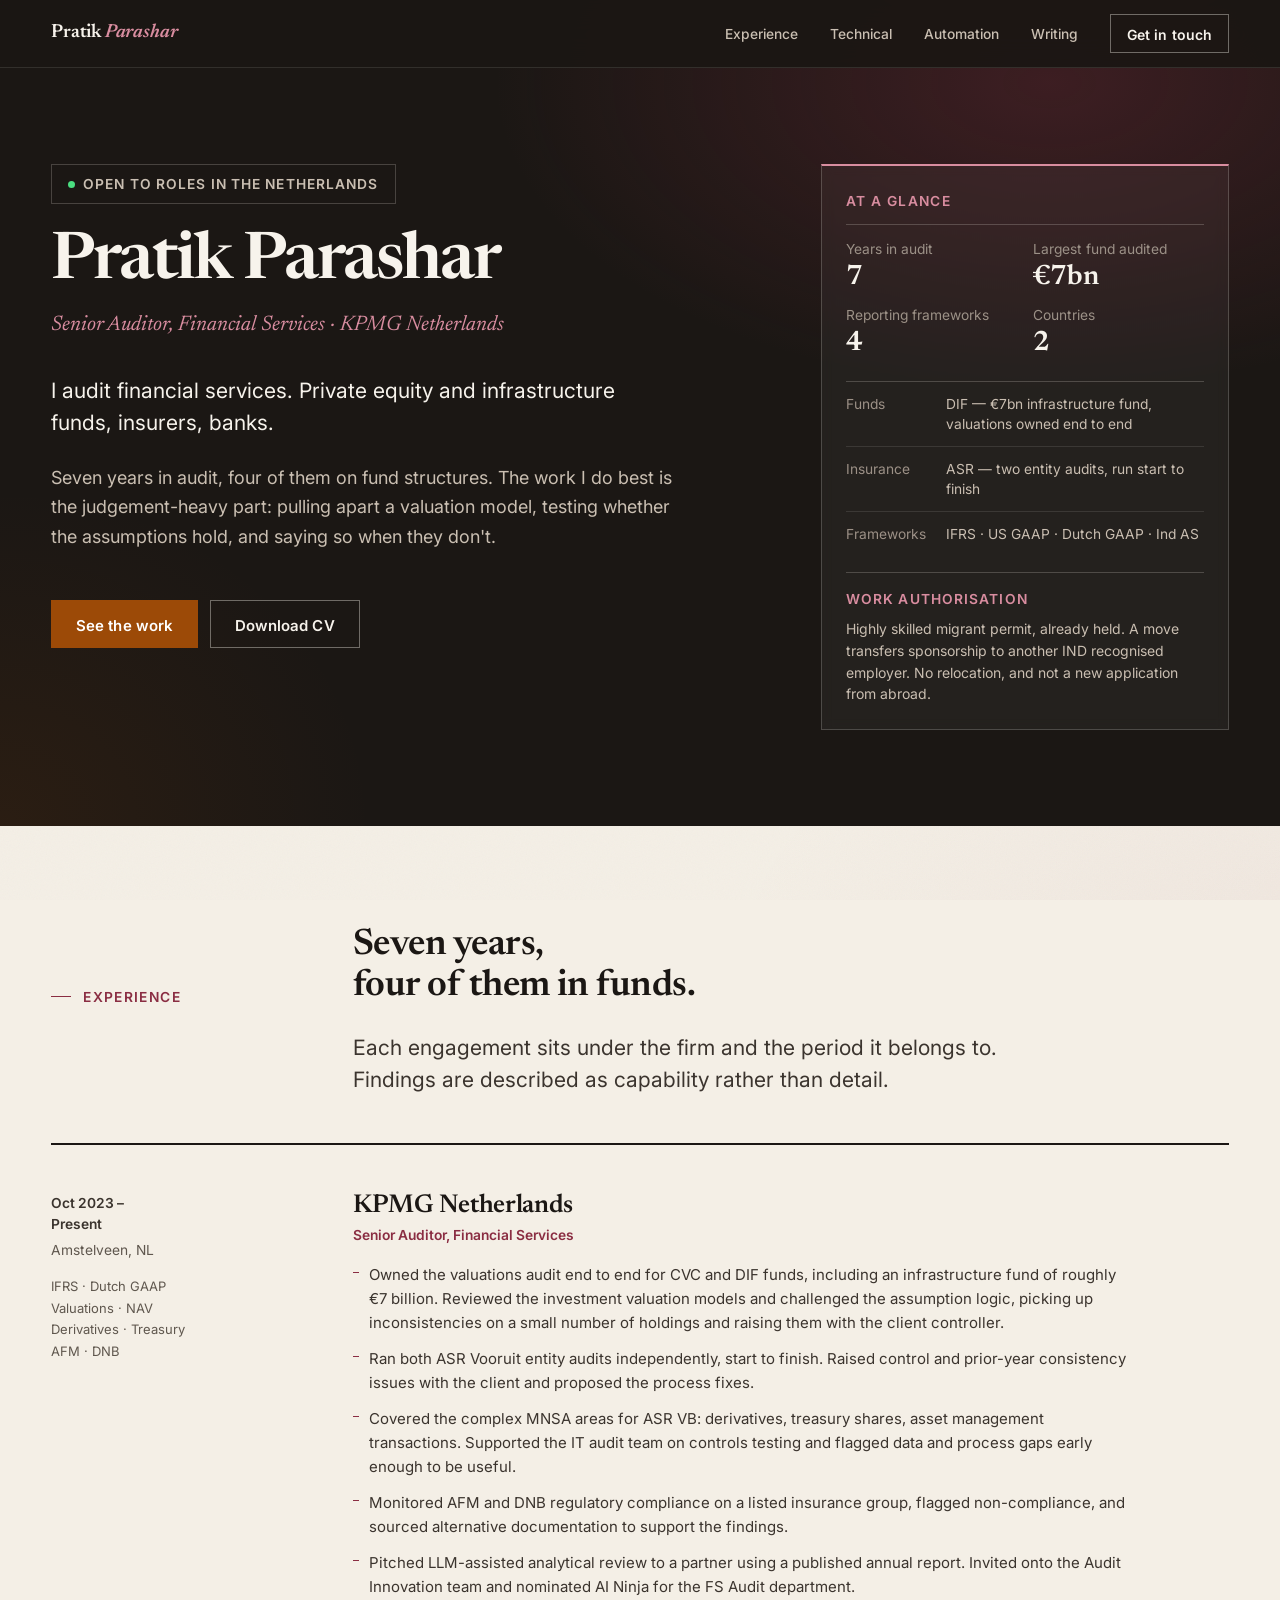
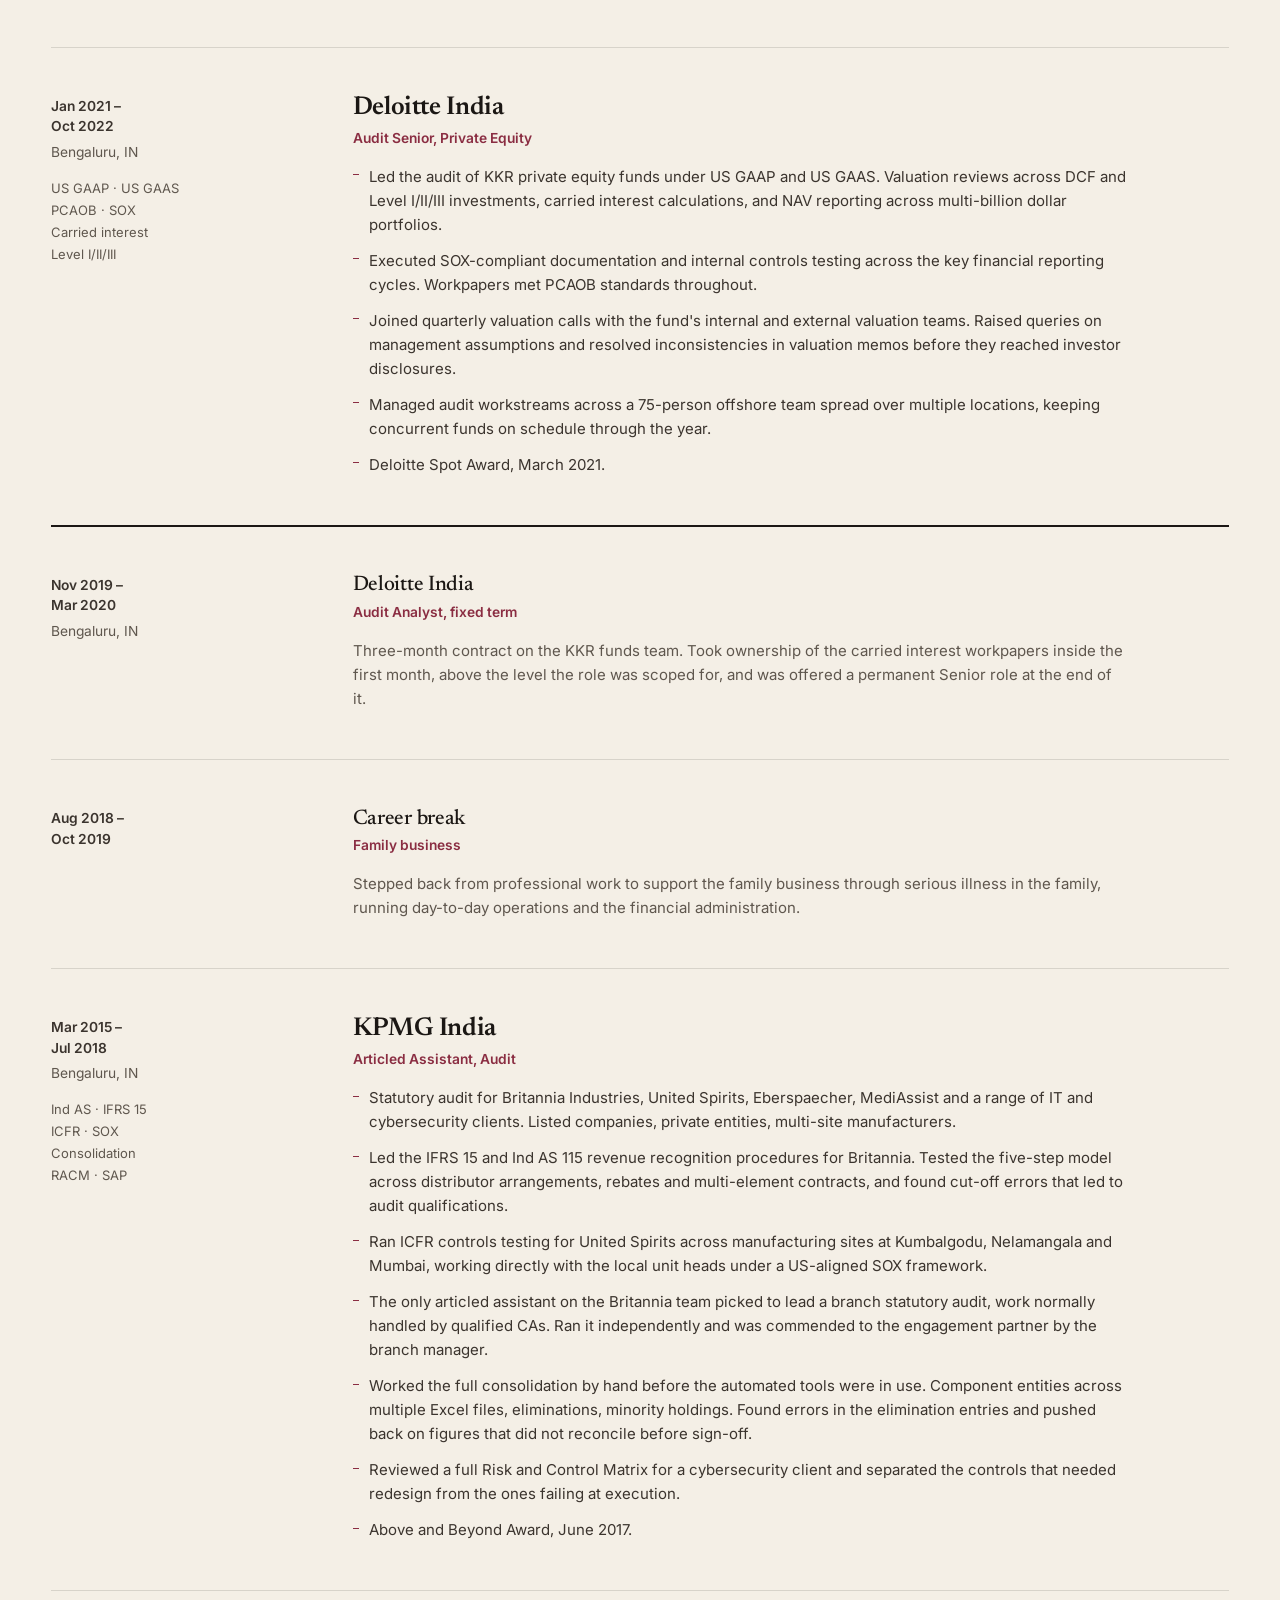
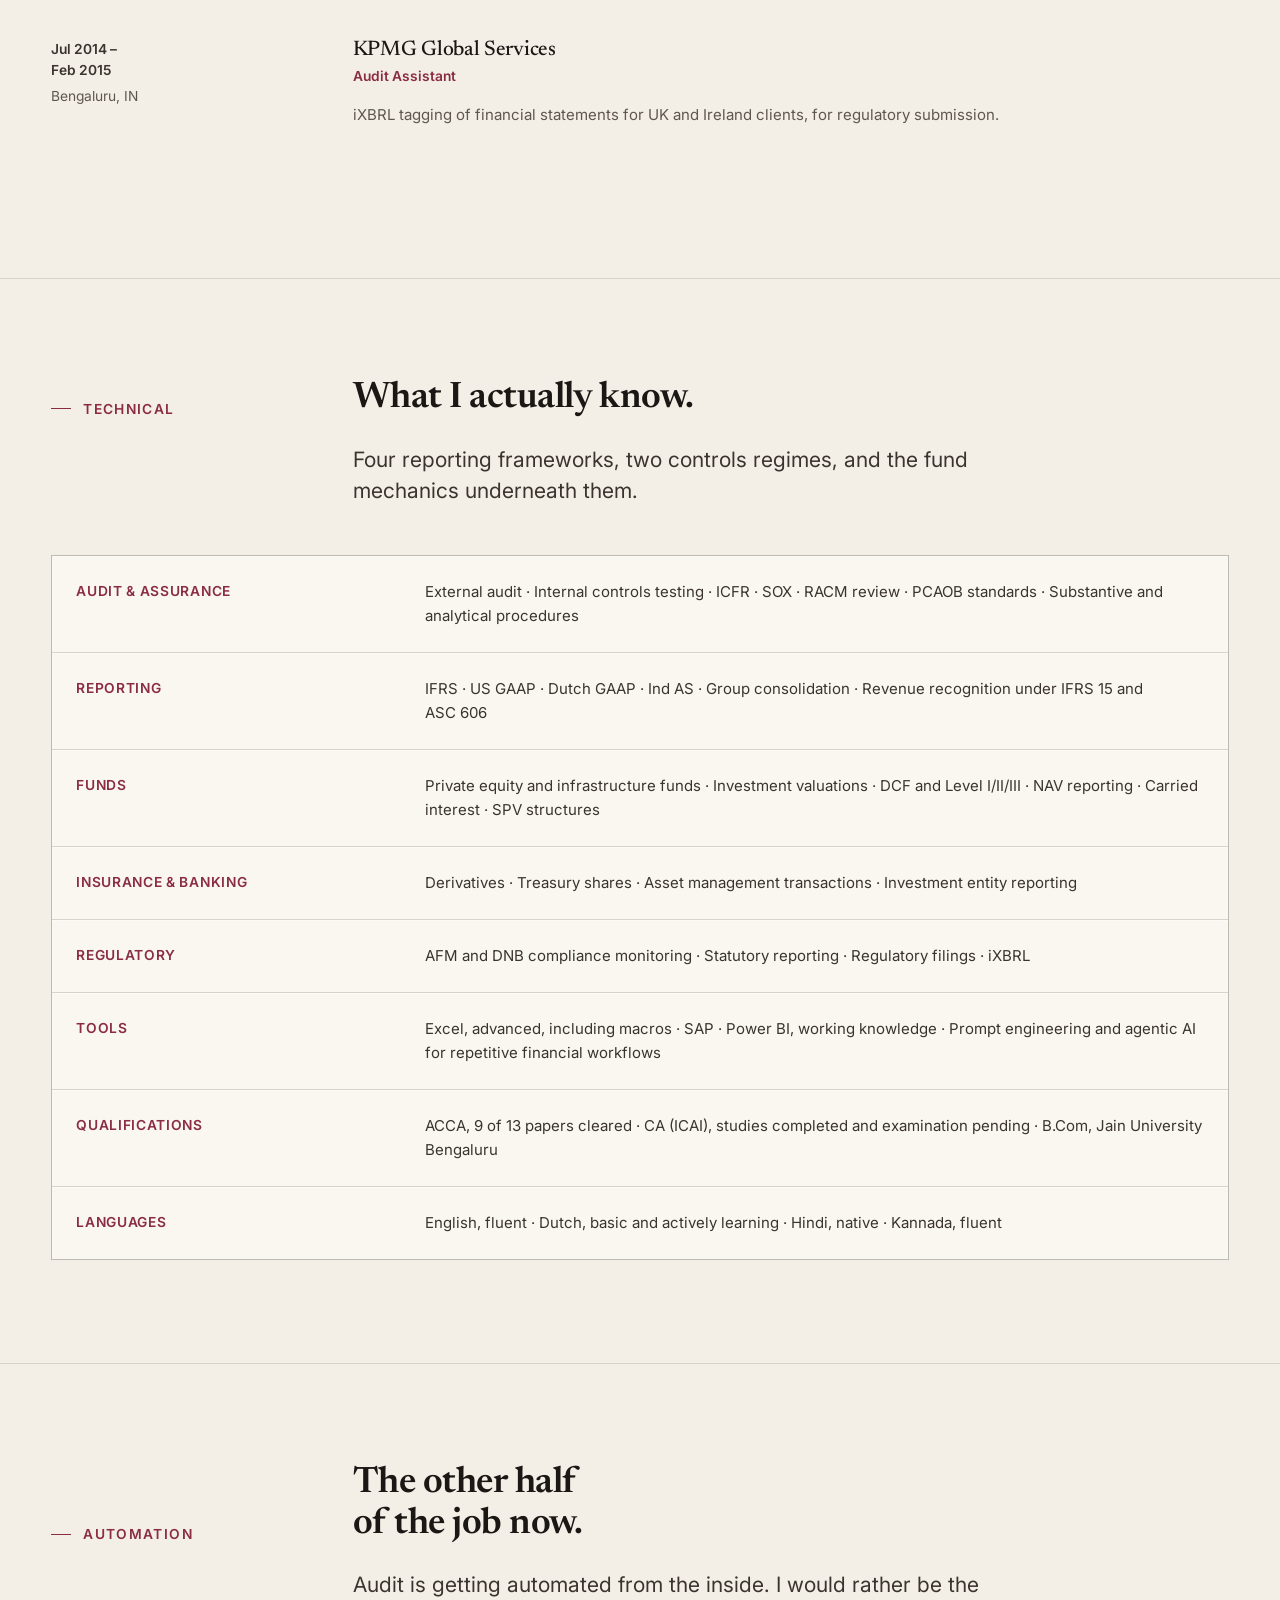
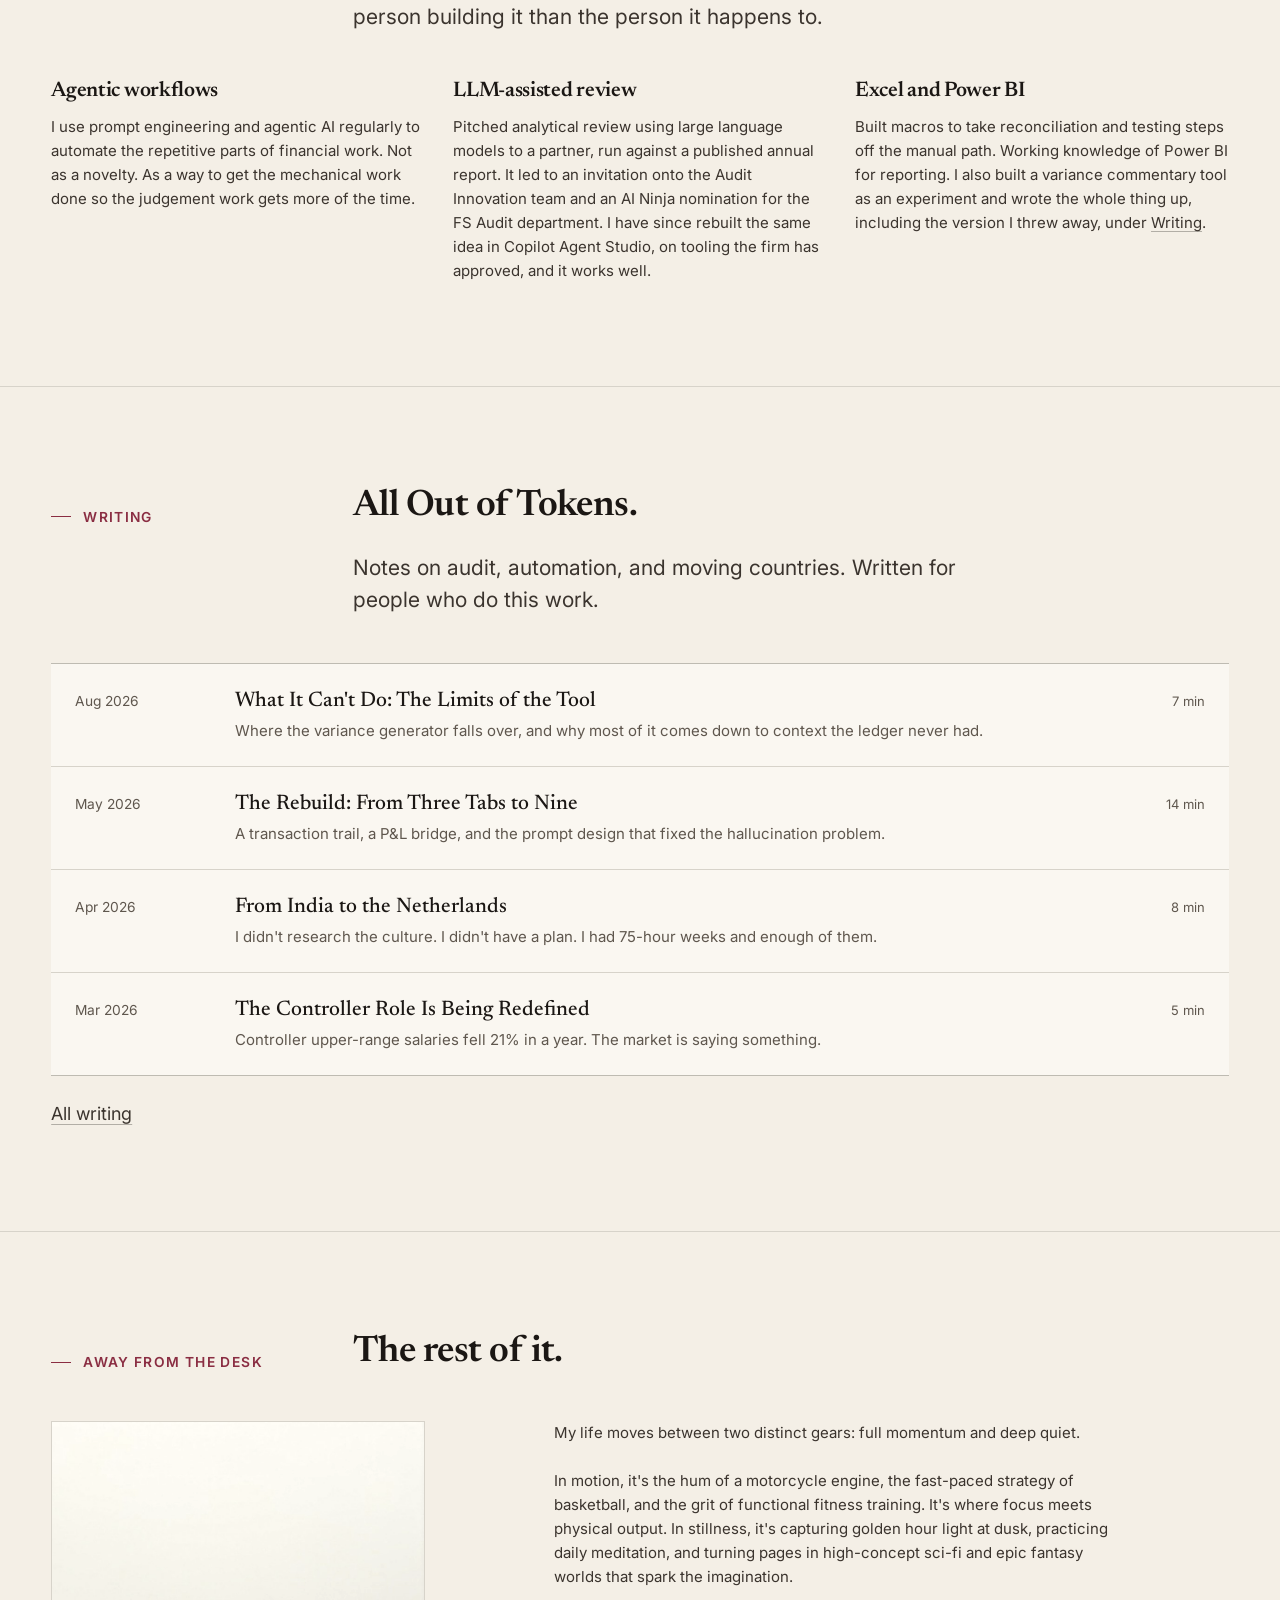
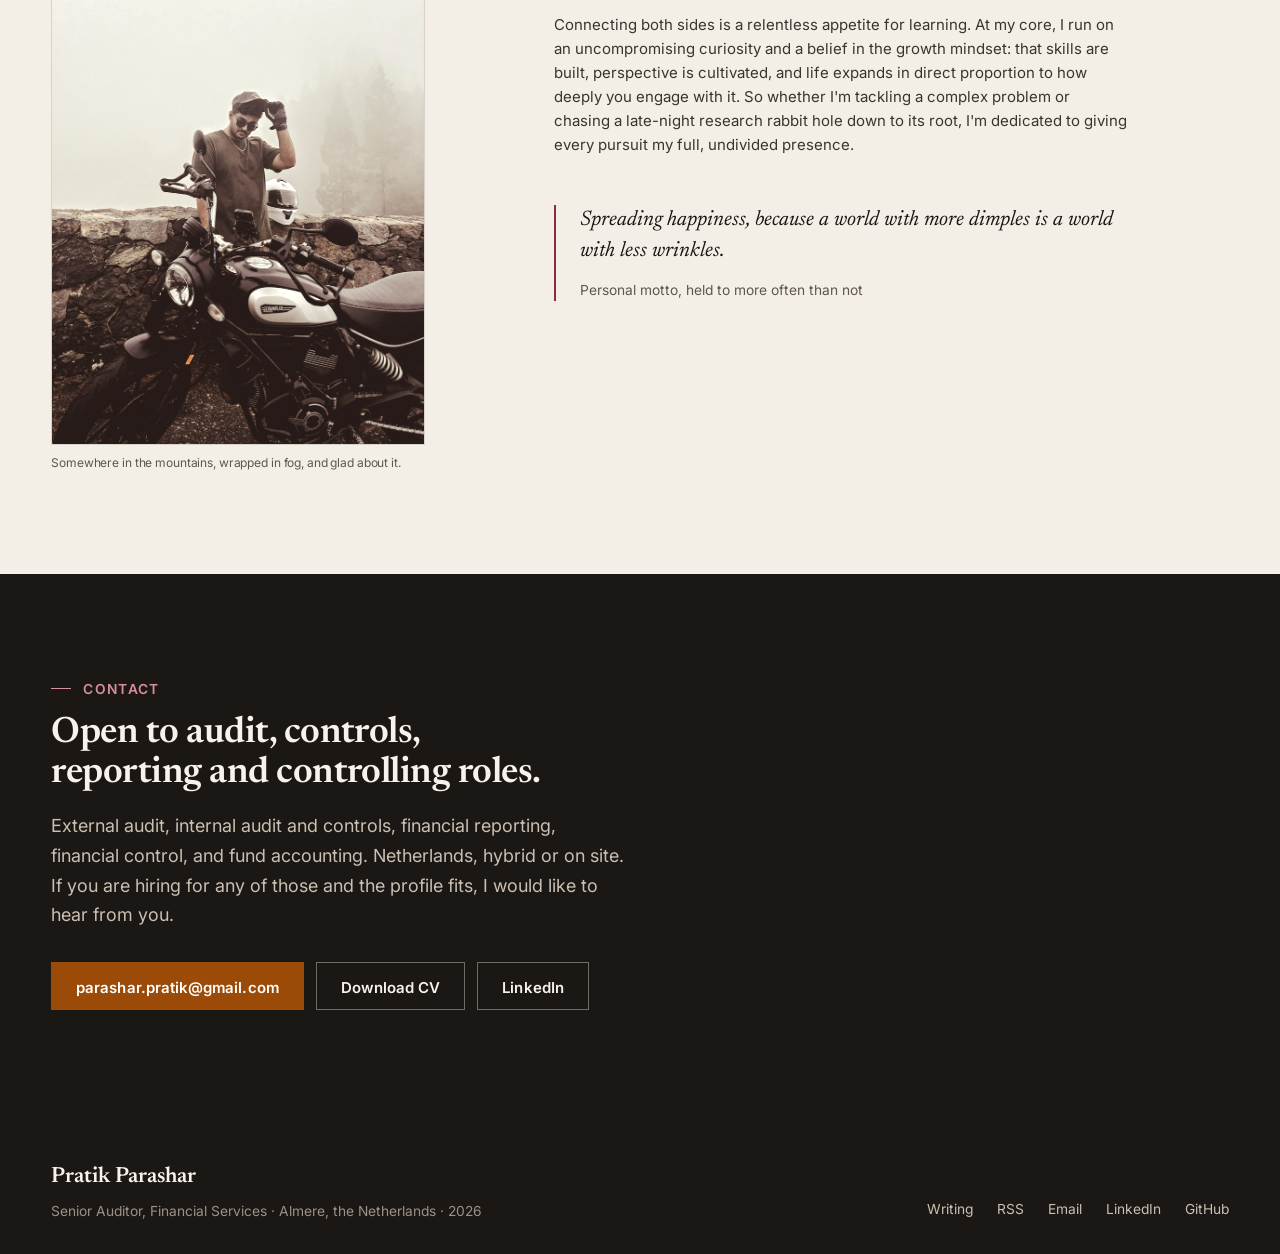
==== commit f519c01c: "Put the personal section on the same body size as the rest of the page .personal-body p was on --t-0" ====
--- a/index.html
+++ b/index.html
@@ -194,9 +194,14 @@
       transition: filter var(--dur-slow) var(--ease-out);
     }
     .personal-photo img:hover { filter: none; }
-    .personal-cap { font-size: 0.8125rem; color: var(--ink-3); margin-top: var(--s-2); }
+    /* 12px and a hair of negative tracking so the caption holds one line at
+       both column widths it gets: 380px here, 360px once the layout stacks. */
+    .personal-cap { font-size: 0.75rem; letter-spacing: -0.01em; color: var(--ink-3); margin-top: var(--s-2); }
     .personal-body { grid-column: 6 / 12; }
-    .personal-body p { font-size: var(--t-0); line-height: 1.75; color: var(--ink-2); max-width: var(--measure); }
+    /* Same 15px/1.6 as the Experience bullets, the technical values and the
+       automation cards. This was on --t-0, which is the blog post reading size,
+       and it made the section read a size larger than everything above it. */
+    .personal-body p { font-size: 0.9375rem; line-height: 1.6; color: var(--ink-2); max-width: var(--measure); }
     .personal-body p + p { margin-top: var(--s-5); }
     .motto {
       margin-top: var(--s-7); padding-left: var(--s-5);
